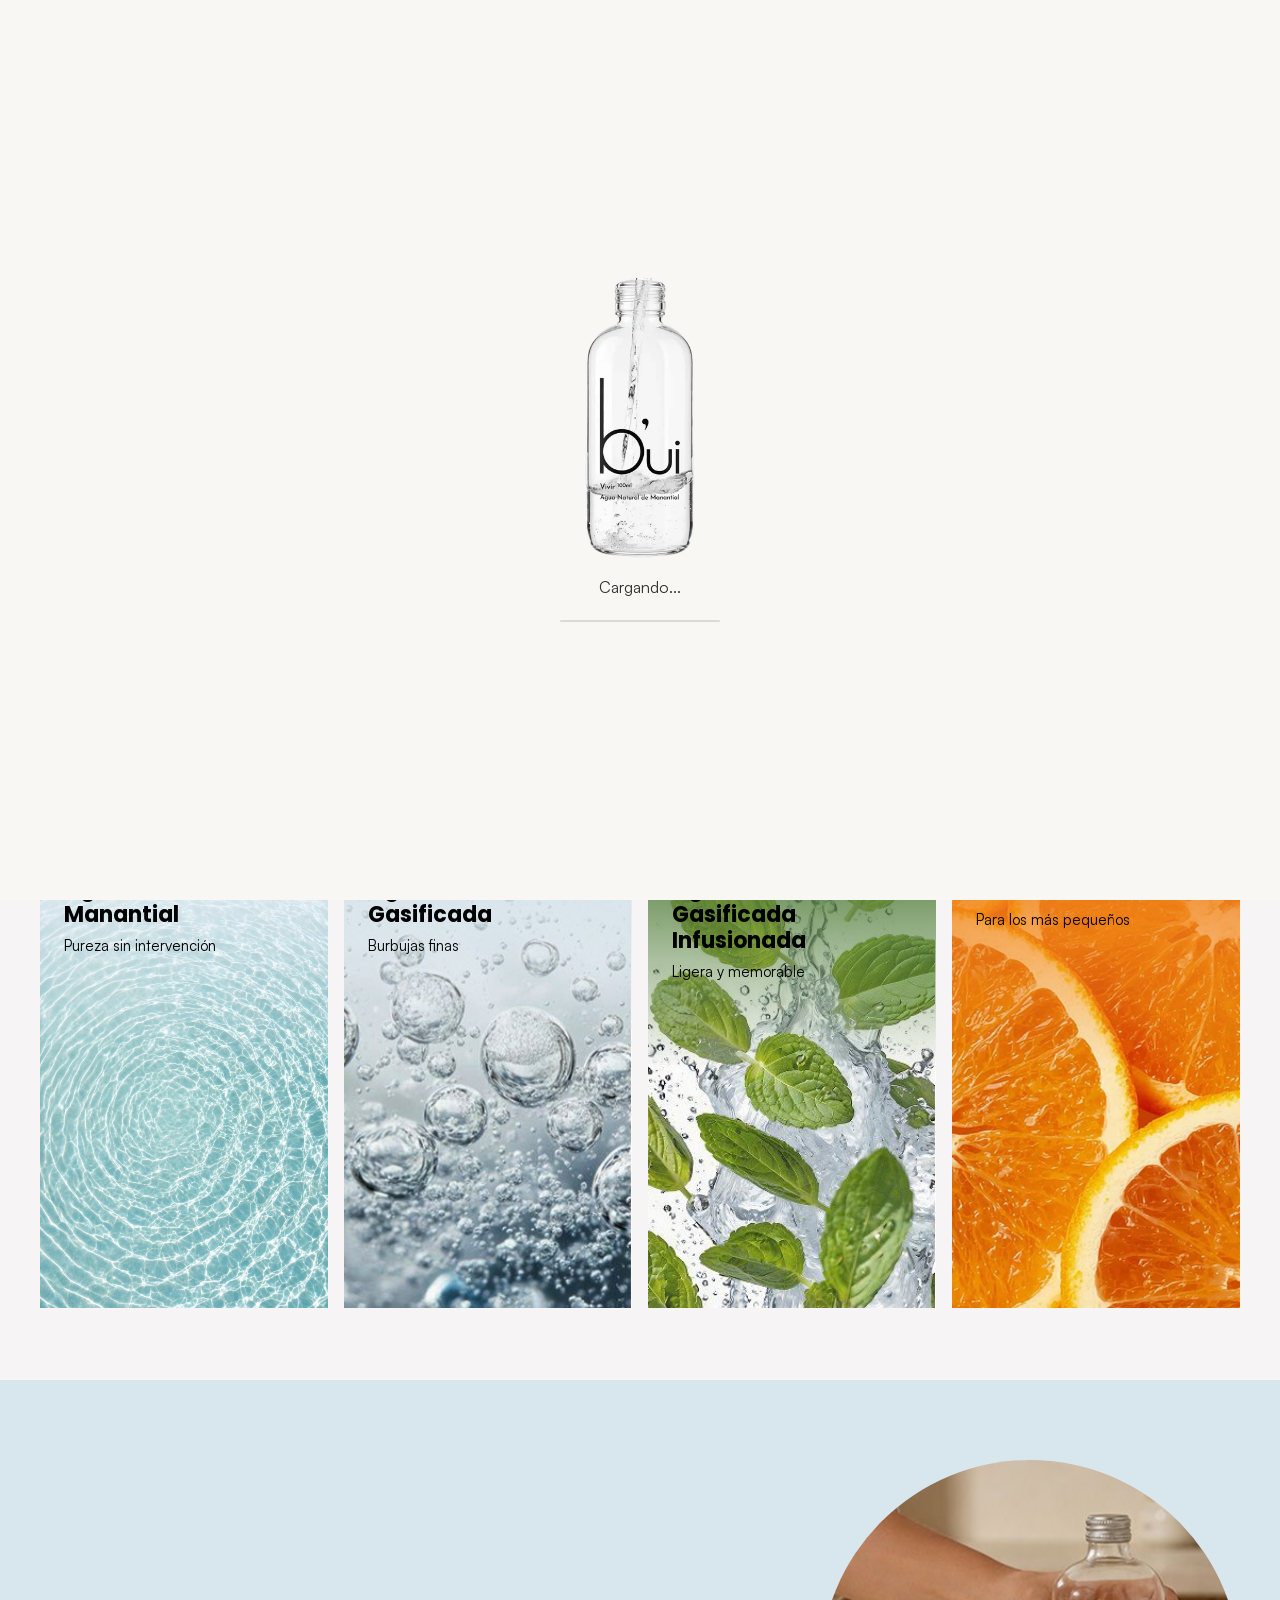
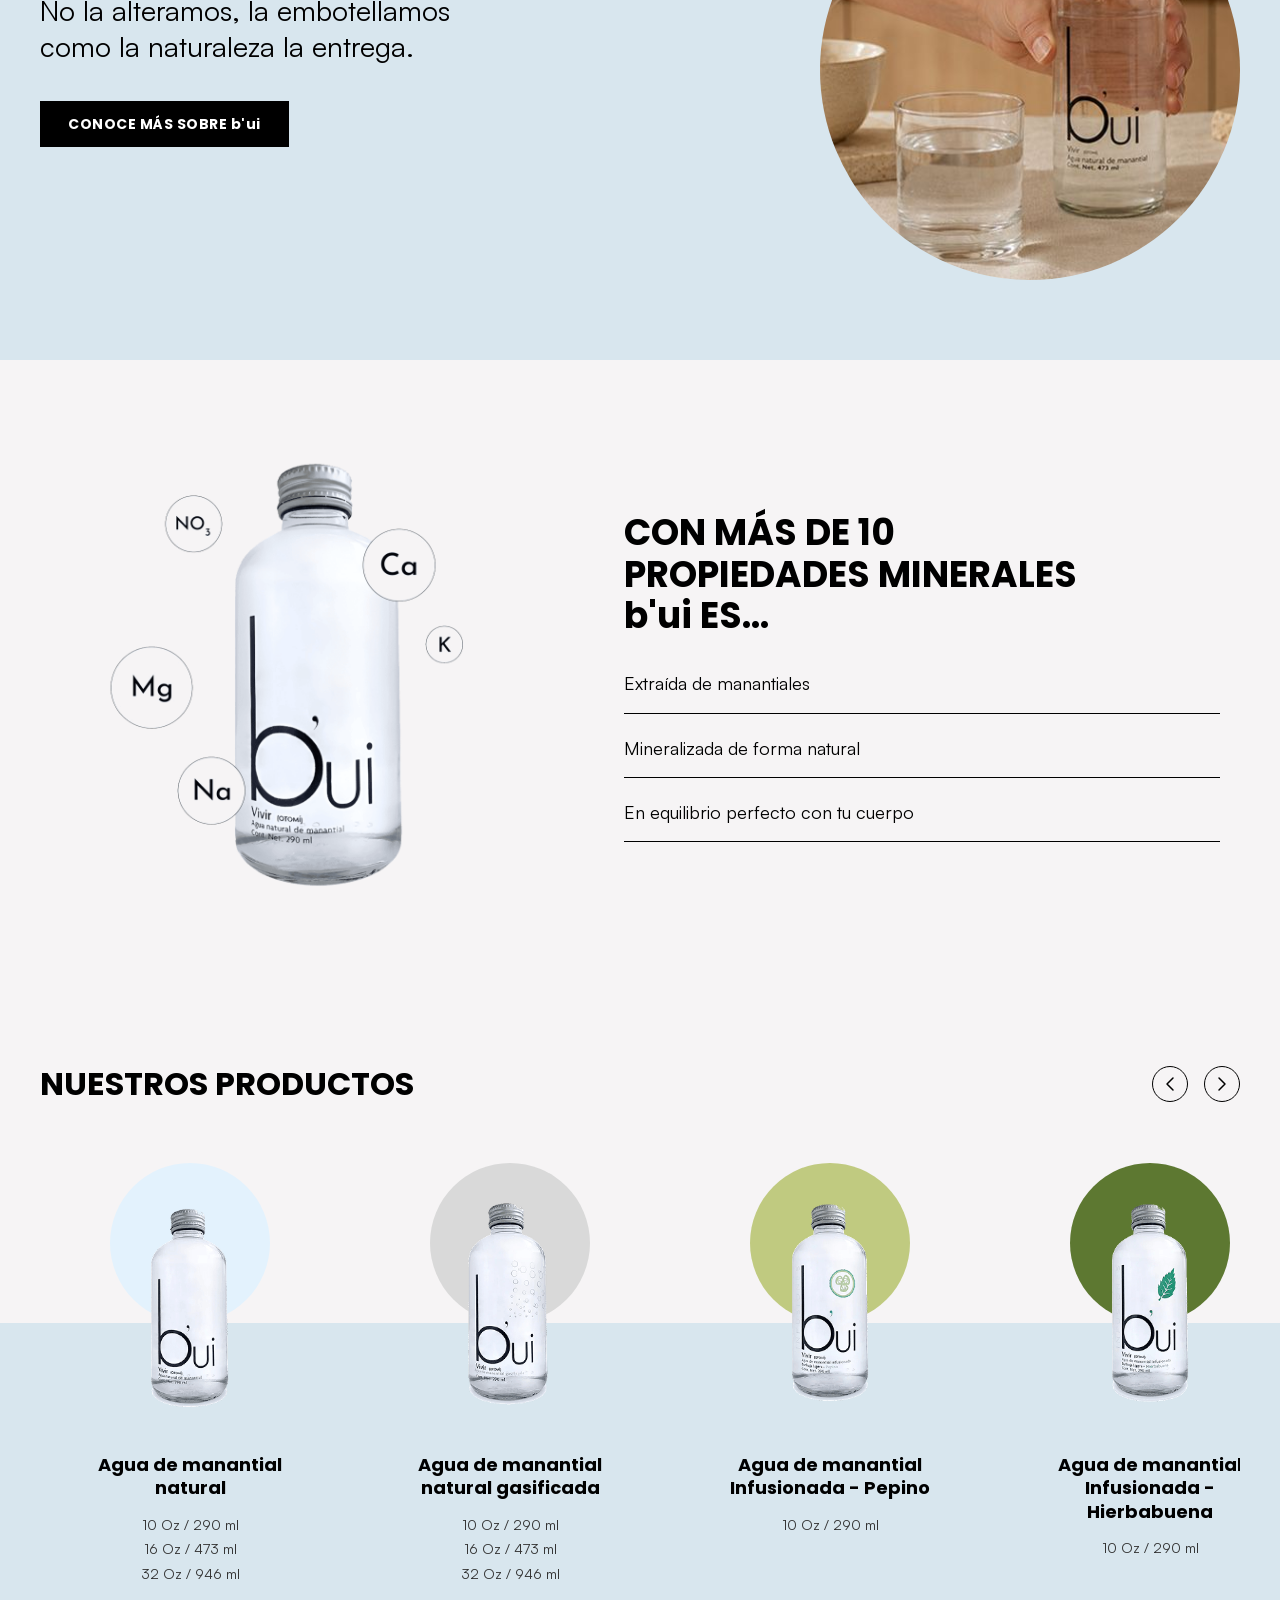
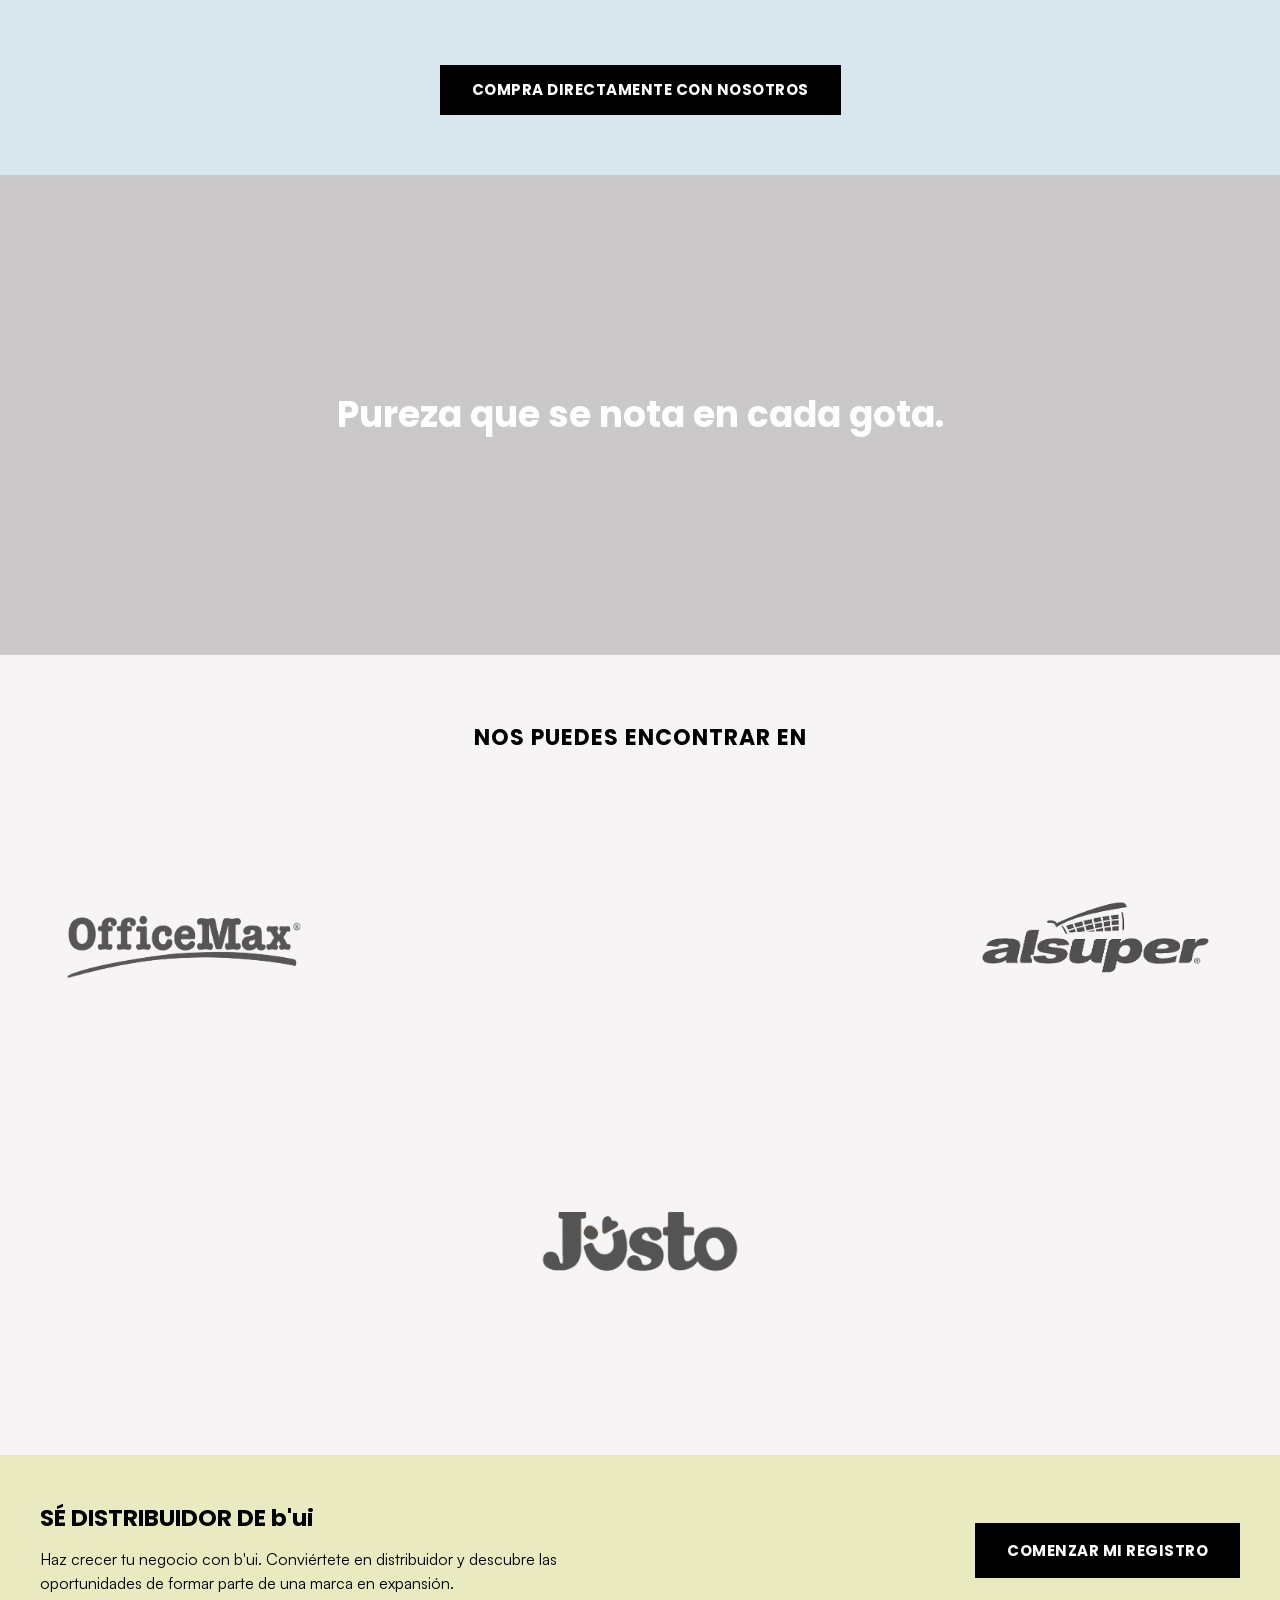
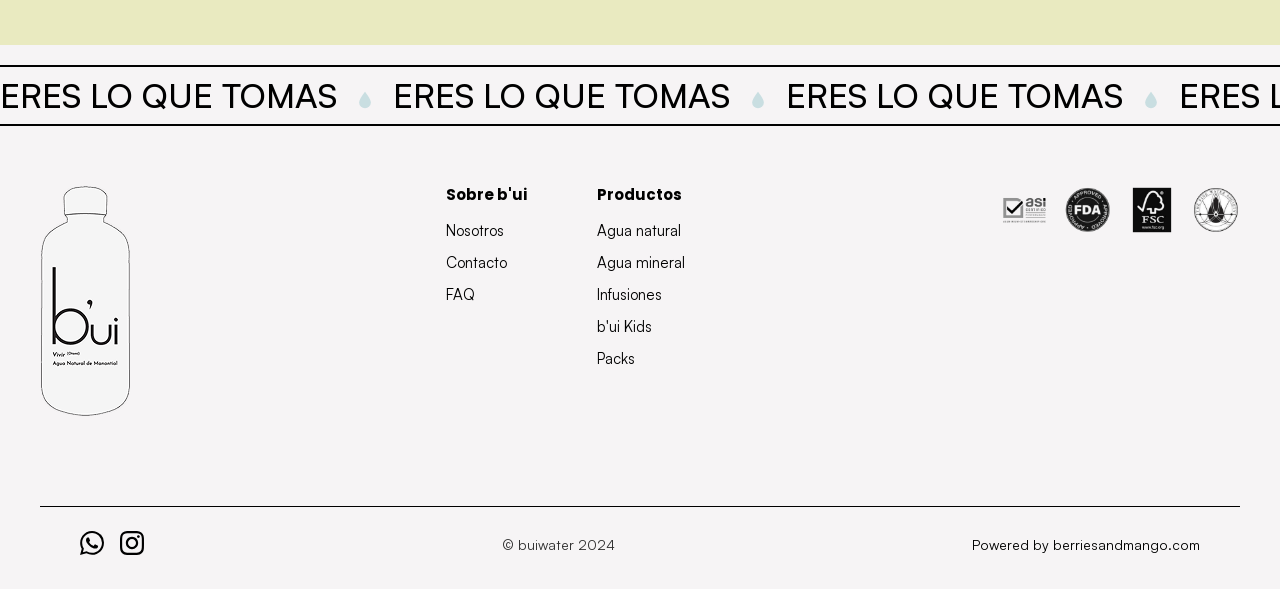
==== index.html @ 542ae2e7 "Show Sobre b'ui tasting-note photos side by side in portrait on mobile The two 2:3 photos were stack" ====
<!DOCTYPE html>
<html lang="es">
<head>
    <meta charset="UTF-8">
    <meta name="viewport" content="width=device-width, initial-scale=1.0">
    <title>B'UI AGUA NATURAL DE  MANANTIAL</title>

    <!-- SEO Meta Tags -->
    <meta name="description" content="B'UI agua natural de manantial con minerales. Descubre la pureza de nuestra agua natural, rica en minerales esenciales. Presentaciones premium para tu bienestar y salud.">
    <meta name="keywords" content="agua natural, agua de manantial, agua con minerales, B'UI, agua pura, agua premium, hidratación, salud, bienestar, agua natural México, agua embotellada, infusiones,">
    <meta name="author" content="Rodney Parker">

    <!-- Open Graph / Facebook - Spanish -->
    <meta property="og:type" content="website">
    <meta property="og:title" content="B'UI AGUA NATURAL CON MINERALES">
    <meta property="og:description" content="B'UI agua natural de manantial con minerales. Descubre la pureza de nuestra agua natural, rica en minerales esenciales.">
    <meta property="og:url" content="https://buiwater.com">
    <meta property="og:site_name" content="B'UI Agua Natural">
    <meta property="og:locale" content="es_MX">
    <meta property="og:locale:alternate" content="en_US">

    <!-- Open Graph / Facebook - English (alternate) -->
    <meta property="og:title:en" content="B'UI NATURAL SPRING WATER WITH MINERALS">
    <meta property="og:description:en" content="B'UI natural spring water with minerals. Discover the purity of our natural water, rich in essential minerals. Premium presentations for your wellness and health.">

    <!-- Twitter Cards -->
    <meta property="twitter:card" content="summary_large_image">
    <meta property="twitter:title" content="B'UI AGUA NATURAL CON MINERALES">
    <meta property="twitter:description" content="B'UI agua natural de manantial con minerales. Descubre la pureza de nuestra agua natural, rica en minerales esenciales.">
    <meta property="twitter:title:en" content="B'UI NATURAL SPRING WATER WITH MINERALS">
    <meta property="twitter:description:en" content="B'UI natural spring water with minerals. Discover the purity of our natural water, rich in essential minerals.">

    <link rel="icon" href="./favicon.ico" sizes="any">
    <link rel="icon" type="image/png" href="./favicon.png" sizes="32x32">
    <link rel="apple-touch-icon" href="./apple-touch-icon.png">
    <link rel="preconnect" href="https://fonts.googleapis.com">
    <link rel="preconnect" href="https://fonts.gstatic.com" crossorigin>
    <link rel="stylesheet" href="https://fonts.googleapis.com/css2?family=Josefin+Sans:wght@400;500;600;700&family=Poppins:wght@400;500;600;700&display=swap">
    <link rel="stylesheet" href="styles.css?v=20261008b">
    <!-- Loader clip is the first thing the visitor sees — fetch it at max priority. -->
    <link rel="preload" href="assets/images/bui-loader.webp" as="image" type="image/webp" fetchpriority="high">
    <style>
        /* Critical loader paint — don't wait on the CSS @import chain */
        .page-loader{position:fixed;top:0;left:0;width:100%;height:100%;background-color:#f9f7f3;display:flex;justify-content:center;align-items:center;z-index:9999;opacity:1}
        .page-loader.hidden{opacity:0;visibility:hidden;pointer-events:none}
        body.loading{overflow:hidden}
    </style>
    <script src="assets/scripts/loader.js" defer></script>
    <script src="assets/scripts/index.js" defer></script>
    <script src="assets/scripts/preload-media.js" defer></script>
    <script src="assets/scripts/reveal.js" defer></script>
    <script src="assets/scripts/forms.js" defer></script>
    <noscript>
        <style>.page-loader{display:none!important}body.loading{overflow:visible}</style>
    </noscript>
</head>
<body class="loading">
    <!-- Loading Screen -->
    <div id="page-loader" class="page-loader">
        <div class="loader-content">
            <div class="loader-video-mask">
                <picture>
                    <source srcset="assets/images/bui-loader.webp" type="image/webp">
                    <img class="loader-gif" src="assets/images/bui-loader.gif" width="187" height="480" alt="" aria-label="Cargando">
                </picture>
            </div>
            <p class="loader-text">Cargando...</p>
        </div>
    </div>

    <header class="header">
        <div class="header__content">
            <div class="header__left">
                <img src="assets/images/logo.png" alt="BUI Logo" class="header__logo">
            </div>
            <nav class="header__nav">
                <ul class="header__nav-list">
                    <li class="header__nav-item"><a href="sobre-bui.html" class="header__nav-link">Nosotros</a></li>
                    <li class="header__nav-item header__nav-item--dropdown">
                        <button type="button" class="header__nav-link header__nav-link--dropdown" aria-expanded="false" aria-haspopup="true" aria-controls="productos-submenu">
                            Productos
                            <span class="header__nav-caret" aria-hidden="true"></span>
                        </button>
                        <ul class="header__submenu" id="productos-submenu">
                            <li class="header__submenu-item">
                                <a href="agua-natural.html" class="header__submenu-link">Agua natural</a>
                            </li>
                            <li class="header__submenu-item">
                                <a href="agua-gasificada.html" class="header__submenu-link">Agua gasificada</a>
                            </li>
                            <li class="header__submenu-item">
                                <a href="infusiones.html" class="header__submenu-link">Infusiones</a>
                            </li>
                            <li class="header__submenu-item">
                                <a href="kids.html" class="header__submenu-link">b'ui Kids</a>
                            </li>
                            <li class="header__submenu-item">
                                <a href="packs.html" class="header__submenu-link">Packs</a>
                            </li>
                        </ul>
                    </li>
                    <li class="header__nav-item"><a href="contacto.html" class="header__nav-link">Contacto</a></li>
                </ul>
                <button class="header__hamburger" aria-label="Toggle menu">
                    <span class="header__hamburger-line"></span>
                    <span class="header__hamburger-line"></span>
                    <span class="header__hamburger-line"></span>
                </button>
            </nav>
            <div class="header__right">
                <button class="header__language-switcher">
                    <span class="header__flag">🇪🇸</span>
                    <span class="header__lang-text">ESP</span>
                </button>
            </div>
        </div>
    </header>

    <section class="hero">
        <div class="hero__carousel">
            <!-- Slide 1 -->
            <div class="hero__slide hero__slide--active">
                <video class="hero__video" src="assets/videos/agua-bottles-water.mp4" muted loop playsinline preload="none"></video>
                <div class="hero__content">
                    <h1 class="hero__content-title">PURA, SILENCIOSA Y ESENCIAL</h1>
                    <p class="hero__content-subtitle">Ahora más cerca de ti.</p>
                </div>
            </div>

            <!-- Slide 2: b'ui Kids -->
            <div class="hero__slide">
                <img class="hero__image" src="assets/images/kids-hero-banner.jpg" alt="b'ui Kids: agua con fruta natural en tres sabores" loading="lazy">
                <div class="hero__content">
                    <h1 class="hero__content-title">La misma, elección consciente, ahora para los más pequeños.</h1>
                    <p class="hero__content-subtitle">Ya disponible en Walmart, Justo, Alsuper y Office Max.</p>
                </div>
            </div>

            <!-- Slide 3: familia b'ui -->
            <div class="hero__slide">
                <img class="hero__image" src="assets/images/home-banner-3.jpg" alt="Conoce a la familia b'ui" loading="lazy">
            </div>

        <!-- Navigation dots (automatically generated by JavaScript) -->
        <div class="hero__dots">
            <!-- Dots will be automatically generated based on number of slides -->
        </div>
    </section>

    <section class="marquee">
        <div class="marquee__content">
            <span class="marquee__text">ERES LO QUE TOMAS<span class="marquee__sep"><svg class="marquee__drop" viewBox="0 0 24 24" aria-hidden="true" focusable="false"><path d="M12 2C12 2 5 10.5 5 15a7 7 0 0 0 14 0C19 10.5 12 2 12 2z"/></svg></span>ERES LO QUE TOMAS<span class="marquee__sep"><svg class="marquee__drop" viewBox="0 0 24 24" aria-hidden="true" focusable="false"><path d="M12 2C12 2 5 10.5 5 15a7 7 0 0 0 14 0C19 10.5 12 2 12 2z"/></svg></span>ERES LO QUE TOMAS<span class="marquee__sep"><svg class="marquee__drop" viewBox="0 0 24 24" aria-hidden="true" focusable="false"><path d="M12 2C12 2 5 10.5 5 15a7 7 0 0 0 14 0C19 10.5 12 2 12 2z"/></svg></span>ERES LO QUE TOMAS<span class="marquee__sep"><svg class="marquee__drop" viewBox="0 0 24 24" aria-hidden="true" focusable="false"><path d="M12 2C12 2 5 10.5 5 15a7 7 0 0 0 14 0C19 10.5 12 2 12 2z"/></svg></span>ERES LO QUE TOMAS<span class="marquee__sep"><svg class="marquee__drop" viewBox="0 0 24 24" aria-hidden="true" focusable="false"><path d="M12 2C12 2 5 10.5 5 15a7 7 0 0 0 14 0C19 10.5 12 2 12 2z"/></svg></span>ERES LO QUE TOMAS<span class="marquee__sep"><svg class="marquee__drop" viewBox="0 0 24 24" aria-hidden="true" focusable="false"><path d="M12 2C12 2 5 10.5 5 15a7 7 0 0 0 14 0C19 10.5 12 2 12 2z"/></svg></span></span>
            <span class="marquee__text">ERES LO QUE TOMAS<span class="marquee__sep"><svg class="marquee__drop" viewBox="0 0 24 24" aria-hidden="true" focusable="false"><path d="M12 2C12 2 5 10.5 5 15a7 7 0 0 0 14 0C19 10.5 12 2 12 2z"/></svg></span>ERES LO QUE TOMAS<span class="marquee__sep"><svg class="marquee__drop" viewBox="0 0 24 24" aria-hidden="true" focusable="false"><path d="M12 2C12 2 5 10.5 5 15a7 7 0 0 0 14 0C19 10.5 12 2 12 2z"/></svg></span>ERES LO QUE TOMAS<span class="marquee__sep"><svg class="marquee__drop" viewBox="0 0 24 24" aria-hidden="true" focusable="false"><path d="M12 2C12 2 5 10.5 5 15a7 7 0 0 0 14 0C19 10.5 12 2 12 2z"/></svg></span>ERES LO QUE TOMAS<span class="marquee__sep"><svg class="marquee__drop" viewBox="0 0 24 24" aria-hidden="true" focusable="false"><path d="M12 2C12 2 5 10.5 5 15a7 7 0 0 0 14 0C19 10.5 12 2 12 2z"/></svg></span>ERES LO QUE TOMAS<span class="marquee__sep"><svg class="marquee__drop" viewBox="0 0 24 24" aria-hidden="true" focusable="false"><path d="M12 2C12 2 5 10.5 5 15a7 7 0 0 0 14 0C19 10.5 12 2 12 2z"/></svg></span>ERES LO QUE TOMAS<span class="marquee__sep"><svg class="marquee__drop" viewBox="0 0 24 24" aria-hidden="true" focusable="false"><path d="M12 2C12 2 5 10.5 5 15a7 7 0 0 0 14 0C19 10.5 12 2 12 2z"/></svg></span></span>
        </div>
    </section>

    <section class="categorias">
        <div class="categorias__grid">
            <a href="agua-natural.html" class="presentaciones__item categorias__item">
                <div class="presentaciones__media categorias__media">
                    <img src="assets/images/agua-natural.jpg" alt="Agua Natural de Manantial" class="presentaciones__imagen" decoding="async">
                    <video class="presentaciones__video" muted loop playsinline webkit-playsinline preload="none">
                        <source src="assets/videos/agua-natural-video.mp4" type="video/mp4">
                    </video>
                    <div class="categorias__overlay">
                        <h3 class="categorias__item-title">Agua Natural de Manantial</h3>
                        <p class="categorias__item-subtitle">Pureza sin intervención</p>
                    </div>
                </div>
            </a>
            <a href="agua-gasificada.html" class="presentaciones__item categorias__item">
                <div class="presentaciones__media categorias__media">
                    <img src="assets/images/agua-gasificada.jpg" alt="Agua de Manantial Gasificada" class="presentaciones__imagen" decoding="async">
                    <video class="presentaciones__video" muted loop playsinline webkit-playsinline preload="none">
                        <source src="assets/videos/agua-gasificada-video.mp4" type="video/mp4">
                    </video>
                    <div class="categorias__overlay">
                        <h3 class="categorias__item-title">Agua de Manantial Gasificada</h3>
                        <p class="categorias__item-subtitle">Burbujas finas</p>
                    </div>
                </div>
            </a>
            <a href="infusiones.html" class="presentaciones__item categorias__item">
                <div class="presentaciones__media categorias__media">
                    <img src="assets/images/infusiones.jpg" alt="Agua de Manantial Gasificada Infusionada" class="presentaciones__imagen" decoding="async">
                    <video class="presentaciones__video" muted loop playsinline webkit-playsinline preload="none">
                        <source src="assets/videos/infusiones-video.mp4" type="video/mp4">
                    </video>
                    <div class="categorias__overlay">
                        <h3 class="categorias__item-title">Agua de Manantial Gasificada Infusionada</h3>
                        <p class="categorias__item-subtitle">Ligera y memorable</p>
                    </div>
                </div>
            </a>
            <a href="kids.html" class="presentaciones__item categorias__item">
                <div class="presentaciones__media categorias__media">
                    <img src="assets/images/agua-kids.jpg" alt="b'ui Kids" class="presentaciones__imagen" decoding="async">
                    <video class="presentaciones__video" muted loop playsinline webkit-playsinline preload="none">
                        <source src="assets/videos/agua_kids-video.mp4" type="video/mp4">
                    </video>
                    <div class="categorias__overlay">
                        <h3 class="categorias__item-title">b'ui Kids</h3>
                        <p class="categorias__item-subtitle">Para los más pequeños</p>
                    </div>
                </div>
            </a>
        </div>
    </section>

    <section class="conoce">
        <div class="conoce__content">
            <div class="conoce__content_text">
                <p class="conoce__content_text-main">No la alteramos, la embotellamos como la naturaleza la entrega.</p>
                <a href="sobre-bui.html" class="conoce__content_text-button">CONOCE MÁS SOBRE b'ui</a>
            </div>
            <img src="assets/images/conoce-bottle.jpg" alt="Persona sosteniendo una botella b'ui" class="conoce__content-image" loading="lazy" decoding="async">
        </div>
    </section>

    <section class="propiedades">
        <div class="propiedades__image-wrap">
            <img class="propiedades__imagen" src="assets/images/botella_minerales.png" alt="Botella B'ui con propiedades minerales NO3, Ca, K, Mg, Na" loading="lazy" decoding="async">
        </div>
        <div class="propiedades__content">
            <h2 class="propiedades__content_title">CON MÁS DE 10 PROPIEDADES MINERALES...</h2>
            <ul class="propiedades__content_list">
                <li class="propiedades__content_item">Extraída de manantiales</li>
                <li class="propiedades__content_item">Mineralizada de forma natural</li>
                <li class="propiedades__content_item">En equilibrio perfecto con tu cuerpo</li>
            </ul>
        </div>
    </section>

    <section class="productos">
        <div class="productos__container">
            <div class="productos__header">
                <h2 class="productos__title" data-translate="productos.title">NUESTROS PRODUCTOS</h2>
                <div class="productos__arrows">
                    <button class="productos__arrow productos__arrow--prev" aria-label="Anterior">
                        <svg width="24" height="24" viewBox="0 0 24 24" fill="none"><path d="M15 18l-6-6 6-6" stroke="currentColor" stroke-width="1.5" stroke-linecap="round" stroke-linejoin="round"/></svg>
                    </button>
                    <button class="productos__arrow productos__arrow--next" aria-label="Siguiente">
                        <svg width="24" height="24" viewBox="0 0 24 24" fill="none"><path d="M9 18l6-6-6-6" stroke="currentColor" stroke-width="1.5" stroke-linecap="round" stroke-linejoin="round"/></svg>
                    </button>
                </div>
            </div>
            <div class="productos__grid" id="productosGrid">
                <!-- Cards will be dynamically generated from JSON -->
            </div>
            <div class="productos__cta">
                <a href="contacto.html" class="productos__cta-button">COMPRA DIRECTAMENTE CON NOSOTROS</a>
            </div>
        </div>
    </section>

    <section class="showcase">
        <div class="showcase__container">
            <video src="assets/videos/sobre-manifiesto-video.mp4" class="showcase__video" muted loop playsinline preload="none"></video>
            <div class="showcase__overlay"></div>
            <div class="showcase__content">
                <h2 class="showcase__title">Pureza que se nota en cada gota.</h2>
            </div>
        </div>
    </section>

    <section class="encuentra">
        <div class="encuentra__container">
            <h2 class="encuentra__title">NOS PUEDES ENCONTRAR EN</h2>
            <div class="encuentra__logos">
                </div>
        </div>
    </section>

    <section class="distribuidor">
        <div class="distribuidor__content">
            <div class="distribuidor__text">
                <h2 class="distribuidor__title">SÉ DISTRIBUIDOR DE b'ui</h2>
                <p class="distribuidor__subtitle">Haz crecer tu negocio con b'ui. Conviértete en distribuidor y descubre las oportunidades de formar parte de una marca en expansión.</p>
            </div>
            <button type="button" class="distribuidor__button" data-open-distribuidor>COMENZAR MI REGISTRO</button>
        </div>
    </section>

    <!-- Slide-over distributor registration form -->
    <div class="distribuidor-panel" id="distribuidorPanel" aria-hidden="true">
        <div class="distribuidor-panel__backdrop" data-close-distribuidor></div>
        <div class="distribuidor-panel__sheet" role="dialog" aria-modal="true">
            <button type="button" class="distribuidor-panel__close" data-close-distribuidor aria-label="Cerrar">
                <svg width="24" height="24" viewBox="0 0 24 24" fill="none" aria-hidden="true">
                    <path d="M6 6l12 12M18 6L6 18" stroke="currentColor" stroke-width="1.5" stroke-linecap="round"/>
                </svg>
            </button>
            <section class="sobre-distribuidor" id="contacto">
                <div class="sobre-distribuidor__content">
                    <div class="sobre-distribuidor__text">
                        <p class="sobre-distribuidor__paragraph">Envía este formulario y un miembro de nuestro equipo te contactará.</p>
                    </div>
                    <form class="sobre-distribuidor__form" data-form-type="distribuidor" action="/api/contact" method="POST">
                        <div class="sobre-distribuidor__field sobre-distribuidor__field--trap" aria-hidden="true">
                            <label for="distribuidorWebsite">No llenar</label>
                            <input type="text" id="distribuidorWebsite" name="website" tabindex="-1" autocomplete="off">
                        </div>
                        <div class="sobre-distribuidor__form-grid">
                            <div class="sobre-distribuidor__field">
                                <input type="text" placeholder="Nombre" name="nombre" required>
                            </div>
                            <div class="sobre-distribuidor__field">
                                <input type="text" placeholder="Apellido" name="apellido">
                            </div>
                            <div class="sobre-distribuidor__field">
                                <input type="tel" placeholder="Teléfono" name="telefono">
                            </div>
                            <div class="sobre-distribuidor__field">
                                <input type="email" placeholder="Correo Electrónico" name="correo" required>
                            </div>
                            <div class="sobre-distribuidor__field sobre-distribuidor__field--full">
                                <input type="text" placeholder="Nombre de tu empresa" name="empresa">
                            </div>
                            <div class="sobre-distribuidor__field sobre-distribuidor__field--full">
                                <textarea placeholder="Mensaje" name="mensaje" rows="1"></textarea>
                            </div>
                        </div>
                        <button type="submit" class="sobre-distribuidor__submit">ENVIAR</button>
                        <p class="sobre-distribuidor__status" role="status" aria-live="polite"></p>
                    </form>
                </div>
            </section>
        </div>
    </div>

    <section class="marquee">
        <div class="marquee__content">
            <span class="marquee__text">ERES LO QUE TOMAS<span class="marquee__sep"><svg class="marquee__drop" viewBox="0 0 24 24" aria-hidden="true" focusable="false"><path d="M12 2C12 2 5 10.5 5 15a7 7 0 0 0 14 0C19 10.5 12 2 12 2z"/></svg></span>ERES LO QUE TOMAS<span class="marquee__sep"><svg class="marquee__drop" viewBox="0 0 24 24" aria-hidden="true" focusable="false"><path d="M12 2C12 2 5 10.5 5 15a7 7 0 0 0 14 0C19 10.5 12 2 12 2z"/></svg></span>ERES LO QUE TOMAS<span class="marquee__sep"><svg class="marquee__drop" viewBox="0 0 24 24" aria-hidden="true" focusable="false"><path d="M12 2C12 2 5 10.5 5 15a7 7 0 0 0 14 0C19 10.5 12 2 12 2z"/></svg></span>ERES LO QUE TOMAS<span class="marquee__sep"><svg class="marquee__drop" viewBox="0 0 24 24" aria-hidden="true" focusable="false"><path d="M12 2C12 2 5 10.5 5 15a7 7 0 0 0 14 0C19 10.5 12 2 12 2z"/></svg></span>ERES LO QUE TOMAS<span class="marquee__sep"><svg class="marquee__drop" viewBox="0 0 24 24" aria-hidden="true" focusable="false"><path d="M12 2C12 2 5 10.5 5 15a7 7 0 0 0 14 0C19 10.5 12 2 12 2z"/></svg></span>ERES LO QUE TOMAS<span class="marquee__sep"><svg class="marquee__drop" viewBox="0 0 24 24" aria-hidden="true" focusable="false"><path d="M12 2C12 2 5 10.5 5 15a7 7 0 0 0 14 0C19 10.5 12 2 12 2z"/></svg></span></span>
            <span class="marquee__text">ERES LO QUE TOMAS<span class="marquee__sep"><svg class="marquee__drop" viewBox="0 0 24 24" aria-hidden="true" focusable="false"><path d="M12 2C12 2 5 10.5 5 15a7 7 0 0 0 14 0C19 10.5 12 2 12 2z"/></svg></span>ERES LO QUE TOMAS<span class="marquee__sep"><svg class="marquee__drop" viewBox="0 0 24 24" aria-hidden="true" focusable="false"><path d="M12 2C12 2 5 10.5 5 15a7 7 0 0 0 14 0C19 10.5 12 2 12 2z"/></svg></span>ERES LO QUE TOMAS<span class="marquee__sep"><svg class="marquee__drop" viewBox="0 0 24 24" aria-hidden="true" focusable="false"><path d="M12 2C12 2 5 10.5 5 15a7 7 0 0 0 14 0C19 10.5 12 2 12 2z"/></svg></span>ERES LO QUE TOMAS<span class="marquee__sep"><svg class="marquee__drop" viewBox="0 0 24 24" aria-hidden="true" focusable="false"><path d="M12 2C12 2 5 10.5 5 15a7 7 0 0 0 14 0C19 10.5 12 2 12 2z"/></svg></span>ERES LO QUE TOMAS<span class="marquee__sep"><svg class="marquee__drop" viewBox="0 0 24 24" aria-hidden="true" focusable="false"><path d="M12 2C12 2 5 10.5 5 15a7 7 0 0 0 14 0C19 10.5 12 2 12 2z"/></svg></span>ERES LO QUE TOMAS<span class="marquee__sep"><svg class="marquee__drop" viewBox="0 0 24 24" aria-hidden="true" focusable="false"><path d="M12 2C12 2 5 10.5 5 15a7 7 0 0 0 14 0C19 10.5 12 2 12 2z"/></svg></span></span>
        </div>
    </section>

    <footer class="footer">
        <div class="footer__grid">
            <div class="footer__bottle">
                <a href="index.html" aria-label="Ir al inicio"><img src="assets/images/botella.png" alt="BUI Water Bottle" class="footer__bottle-image" loading="lazy" decoding="async"></a>
            </div>

            <div class="footer__nav-container">
                <div class="footer__nav-col">
                    <h4 class="footer__nav-heading">Sobre b'ui</h4>
                    <nav class="footer__nav">
                        <a href="sobre-bui.html" class="footer__nav-link">Nosotros</a>
                        <a href="contacto.html" class="footer__nav-link">Contacto</a>
                        <a href="contacto.html#faq" class="footer__nav-link">FAQ</a>
                    </nav>
                </div>
                <div class="footer__nav-col">
                    <h4 class="footer__nav-heading">Productos</h4>
                    <nav class="footer__nav">
                        <a href="agua-natural.html" class="footer__nav-link">Agua natural</a>
                        <a href="agua-gasificada.html" class="footer__nav-link">Agua mineral</a>
                        <a href="infusiones.html" class="footer__nav-link">Infusiones</a>
                        <a href="kids.html" class="footer__nav-link">b'ui Kids</a>
                        <a href="packs.html" class="footer__nav-link">Packs</a>
                    </nav>
                </div>
            </div>

            <div class="footer__gallery-container">
                <div class="footer__gallery">
                    <img src="assets/images/asi.png" alt="Logotipo ASI" class="footer__gallery-image" loading="lazy" decoding="async">
                    <img src="assets/images/fda.png" alt="Logotipo FDA" class="footer__gallery-image" loading="lazy" decoding="async">
                    <img src="assets/images/fsc.png" alt="Logotipo FSC" class="footer__gallery-image" loading="lazy" decoding="async">
                    <img src="assets/images/fws.png" alt="Logotipo fws" class="footer__gallery-image" loading="lazy" decoding="async">
                </div>
            </div>

            <div class="footer__bottom">
                <div class="footer__social">
                    <a href="https://wa.me/525610151213" class="footer__social-link" aria-label="WhatsApp">
                        <svg class="footer__social-icon" viewBox="0 0 24 24" fill="currentColor">
                            <path d="M17.472 14.382c-.297-.149-1.758-.867-2.03-.967-.273-.099-.471-.148-.67.15-.197.297-.767.966-.94 1.164-.173.199-.347.223-.644.075-.297-.15-1.255-.463-2.39-1.475-.883-.788-1.48-1.761-1.653-2.059-.173-.297-.018-.458.13-.606.134-.133.298-.347.446-.52.149-.174.198-.298.298-.497.099-.198.05-.371-.025-.52-.075-.149-.669-1.612-.916-2.207-.242-.579-.487-.5-.669-.51-.173-.008-.371-.01-.57-.01-.198 0-.52.074-.792.372-.272.297-1.04 1.016-1.04 2.479 0 1.462 1.065 2.875 1.213 3.074.149.198 2.096 3.2 5.077 4.487.709.306 1.262.489 1.694.625.712.227 1.36.195 1.871.118.571-.085 1.758-.719 2.006-1.413.248-.694.248-1.289.173-1.413-.074-.124-.272-.198-.57-.347m-5.421 7.403h-.004a9.87 9.87 0 01-5.031-1.378l-.361-.214-3.741.982.998-3.648-.235-.374a9.86 9.86 0 01-1.51-5.26c.001-5.45 4.436-9.884 9.888-9.884 2.64 0 5.122 1.03 6.988 2.898a9.825 9.825 0 012.893 6.994c-.003 5.45-4.437 9.884-9.885 9.884m8.413-18.297A11.815 11.815 0 0012.05 0C5.495 0 .16 5.335.157 11.892c0 2.096.547 4.142 1.588 5.945L.057 24l6.305-1.654a11.882 11.882 0 005.683 1.448h.005c6.554 0 11.89-5.335 11.893-11.893A11.821 11.821 0 0020.905 3.488"/>
                        </svg>
                    </a>
                    <a href="https://instagram.com/buiwater" class="footer__social-link" aria-label="Instagram">
                        <svg class="footer__social-icon" viewBox="0 0 24 24" fill="currentColor">
                            <path d="M12 2.163c3.204 0 3.584.012 4.85.07 3.252.148 4.771 1.691 4.919 4.919.058 1.265.069 1.645.069 4.849 0 3.205-.012 3.584-.069 4.849-.149 3.225-1.664 4.771-4.919 4.919-1.266.058-1.644.07-4.85.07-3.204 0-3.584-.012-4.849-.07-3.26-.149-4.771-1.699-4.919-4.92-.058-1.265-.07-1.644-.07-4.849 0-3.204.013-3.583.07-4.849.149-3.227 1.664-4.771 4.919-4.919 1.266-.057 1.645-.069 4.849-.069zm0-2.163c-3.259 0-3.667.014-4.947.072-4.358.2-6.78 2.618-6.98 6.98-.059 1.281-.073 1.689-.073 4.948 0 3.259.014 3.668.072 4.948.2 4.358 2.618 6.78 6.98 6.98 1.281.058 1.689.072 4.948.072 3.259 0 3.668-.014 4.948-.072 4.354-.2 6.782-2.618 6.979-6.98.059-1.28.073-1.689.073-4.948 0-3.259-.014-3.667-.072-4.947-.196-4.354-2.617-6.78-6.979-6.98-1.281-.059-1.69-.073-4.949-.073zm0 5.838c-3.403 0-6.162 2.759-6.162 6.162s2.759 6.163 6.162 6.163 6.162-2.759 6.162-6.163c0-3.403-2.759-6.162-6.162-6.162zm0 10.162c-2.209 0-4-1.79-4-4 0-2.209 1.791-4 4-4s4 1.791 4 4c0 2.21-1.791 4-4 4zm6.406-11.845c-.796 0-1.441.645-1.441 1.44s.645 1.44 1.441 1.44c.795 0 1.439-.645 1.439-1.44s-.644-1.44-1.439-1.44z"/>
                        </svg>
                    </a>
                </div>
                <span class="footer__copyright">© buiwater 2024</span>
                <a href="https://berriesandmango.com" class="footer__privacy-link" target="_blank" rel="noopener">Powered by berriesandmango.com</a>
            </div>
        </div>
    </footer>

</body>
</html>
---- styles.css ----
@import url("assets/fonts/fonts.css?v=20261008b");
@import url("assets/blocks/loader.css?v=20261008b");
@import url("assets/blocks/page.css?v=20261008b");
@import url("assets/blocks/header.css?v=20261008b");
@import url("assets/blocks/hero.css?v=20261008b");
@import url("assets/blocks/marquee.css?v=20261008b");
@import url("assets/blocks/presentaciones.css?v=20261008b");
@import url("assets/blocks/categorias.css?v=20261008b");
@import url("assets/blocks/conoce.css?v=20261008b");
@import url("assets/blocks/propiedades.css?v=20261008b");
@import url("assets/blocks/productos.css?v=20261008b");
@import url("assets/blocks/showcase.css?v=20261008b");
@import url("assets/blocks/encuentra.css?v=20261008b");
@import url("assets/blocks/distribuidor.css?v=20261008b");
@import url("assets/blocks/tagline.css?v=20261008b");
@import url("assets/blocks/sobre.css?v=20261008b");
@import url("assets/blocks/producto.css?v=20261008b");
@import url("assets/blocks/kids.css?v=20261008b");
@import url("assets/blocks/contacto.css?v=20261008b");
@import url("assets/blocks/footer.css?v=20261008b");
/* Load last: titles Poppins, body/UI Josefin (menu) */
@import url("assets/blocks/typography.css?v=20261008b");
@import url("assets/blocks/reveal.css?v=20261008b");
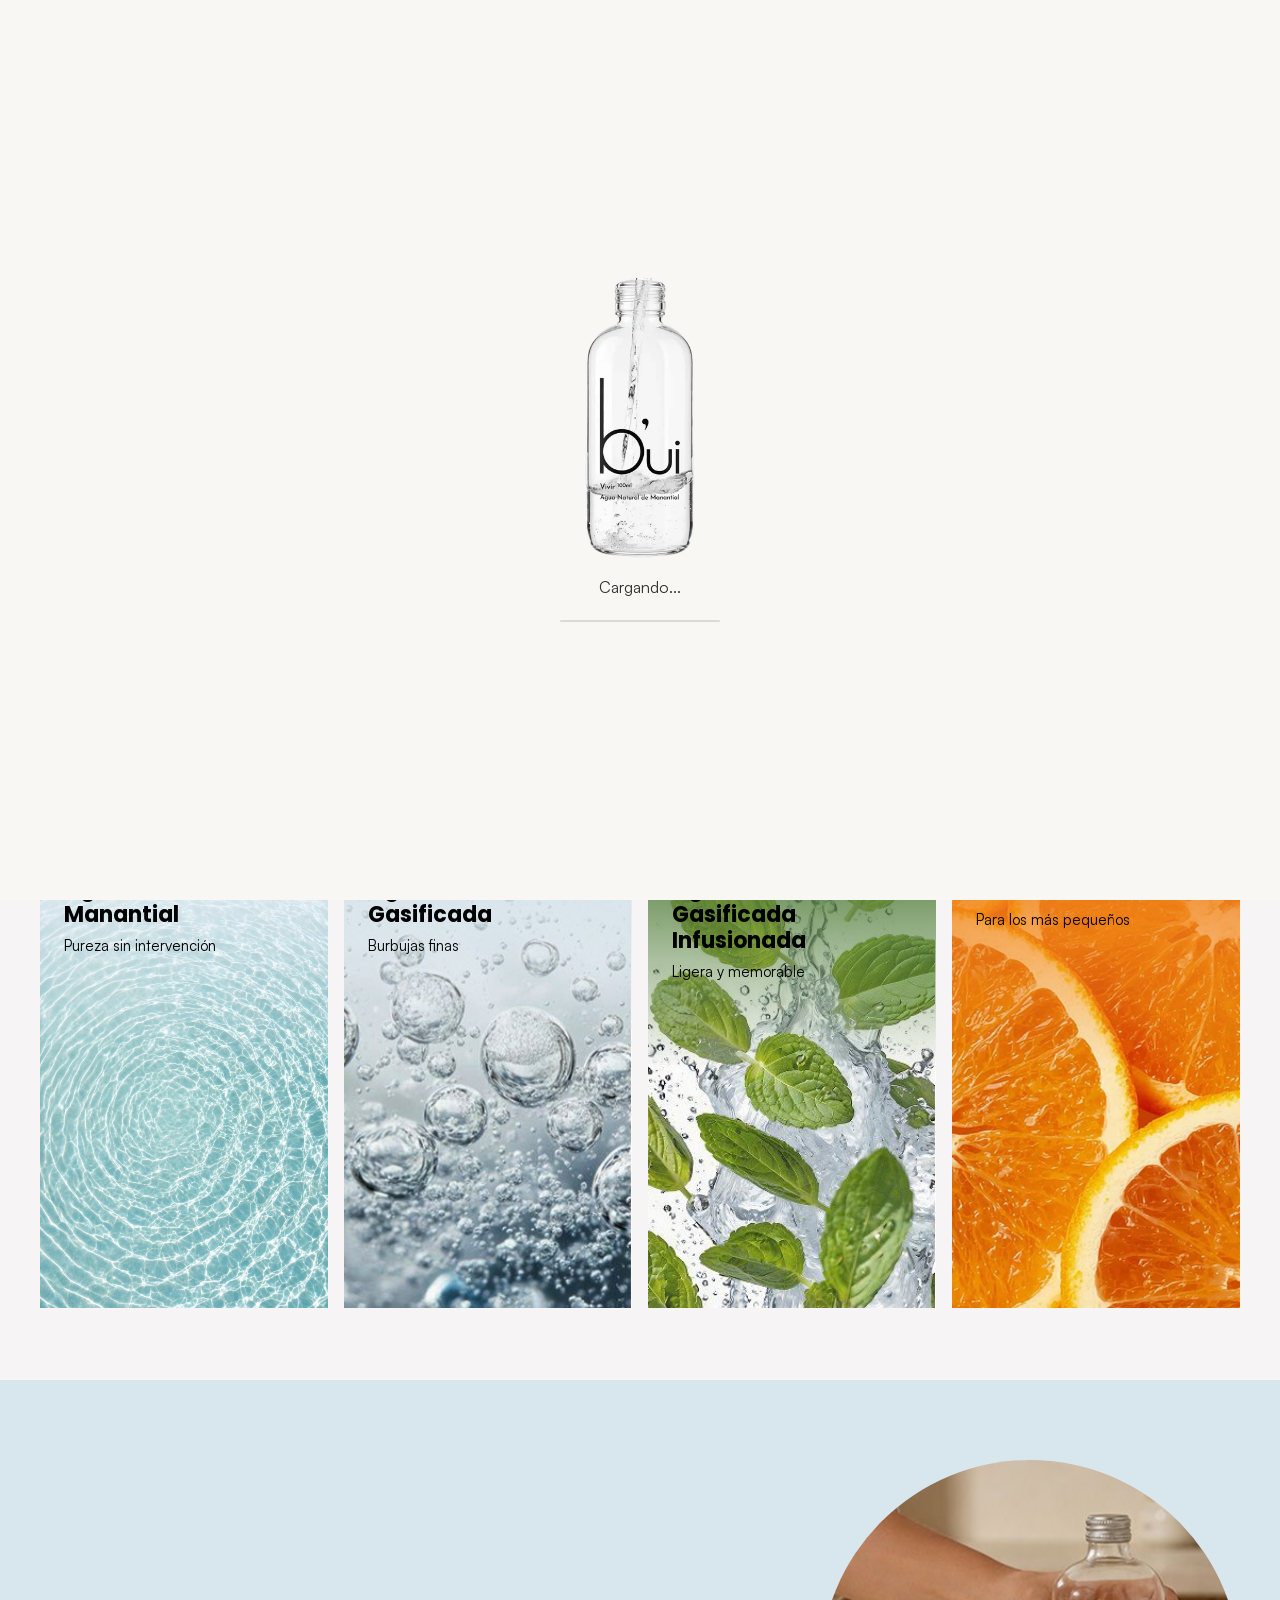
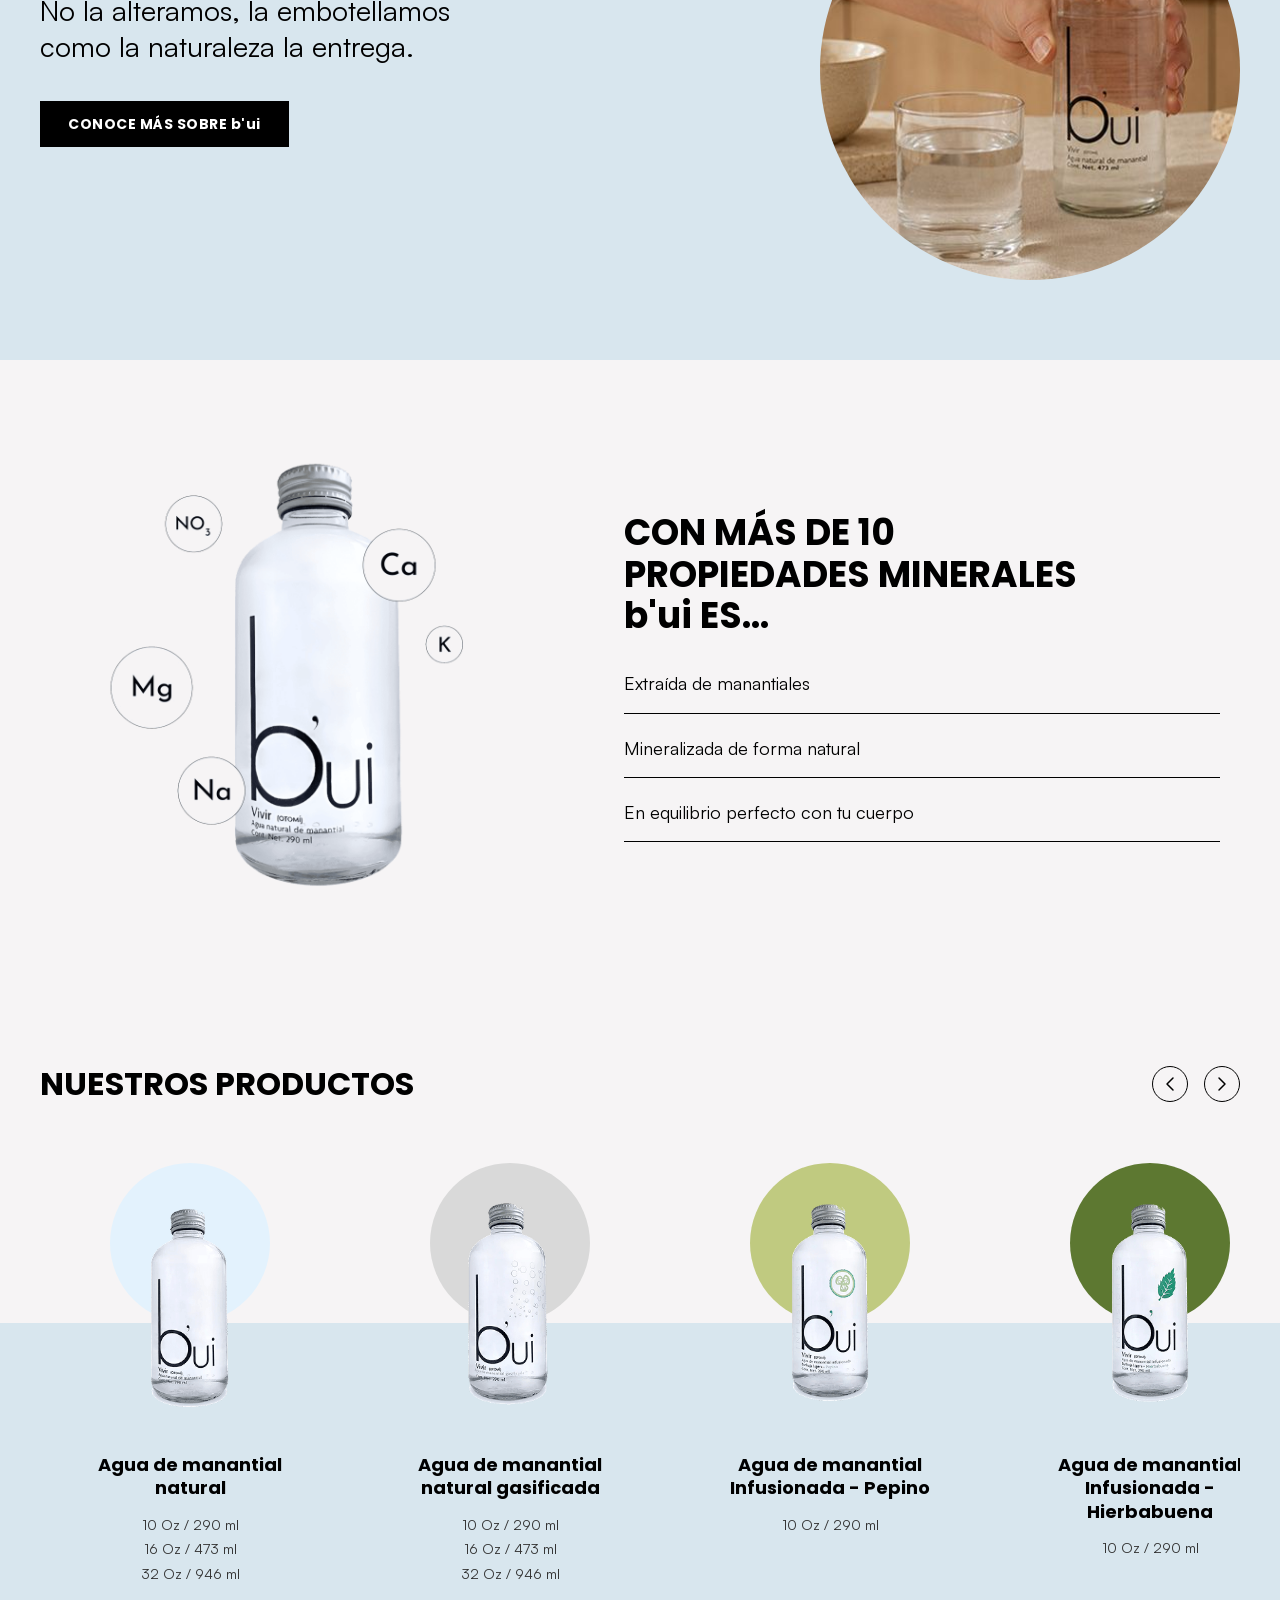
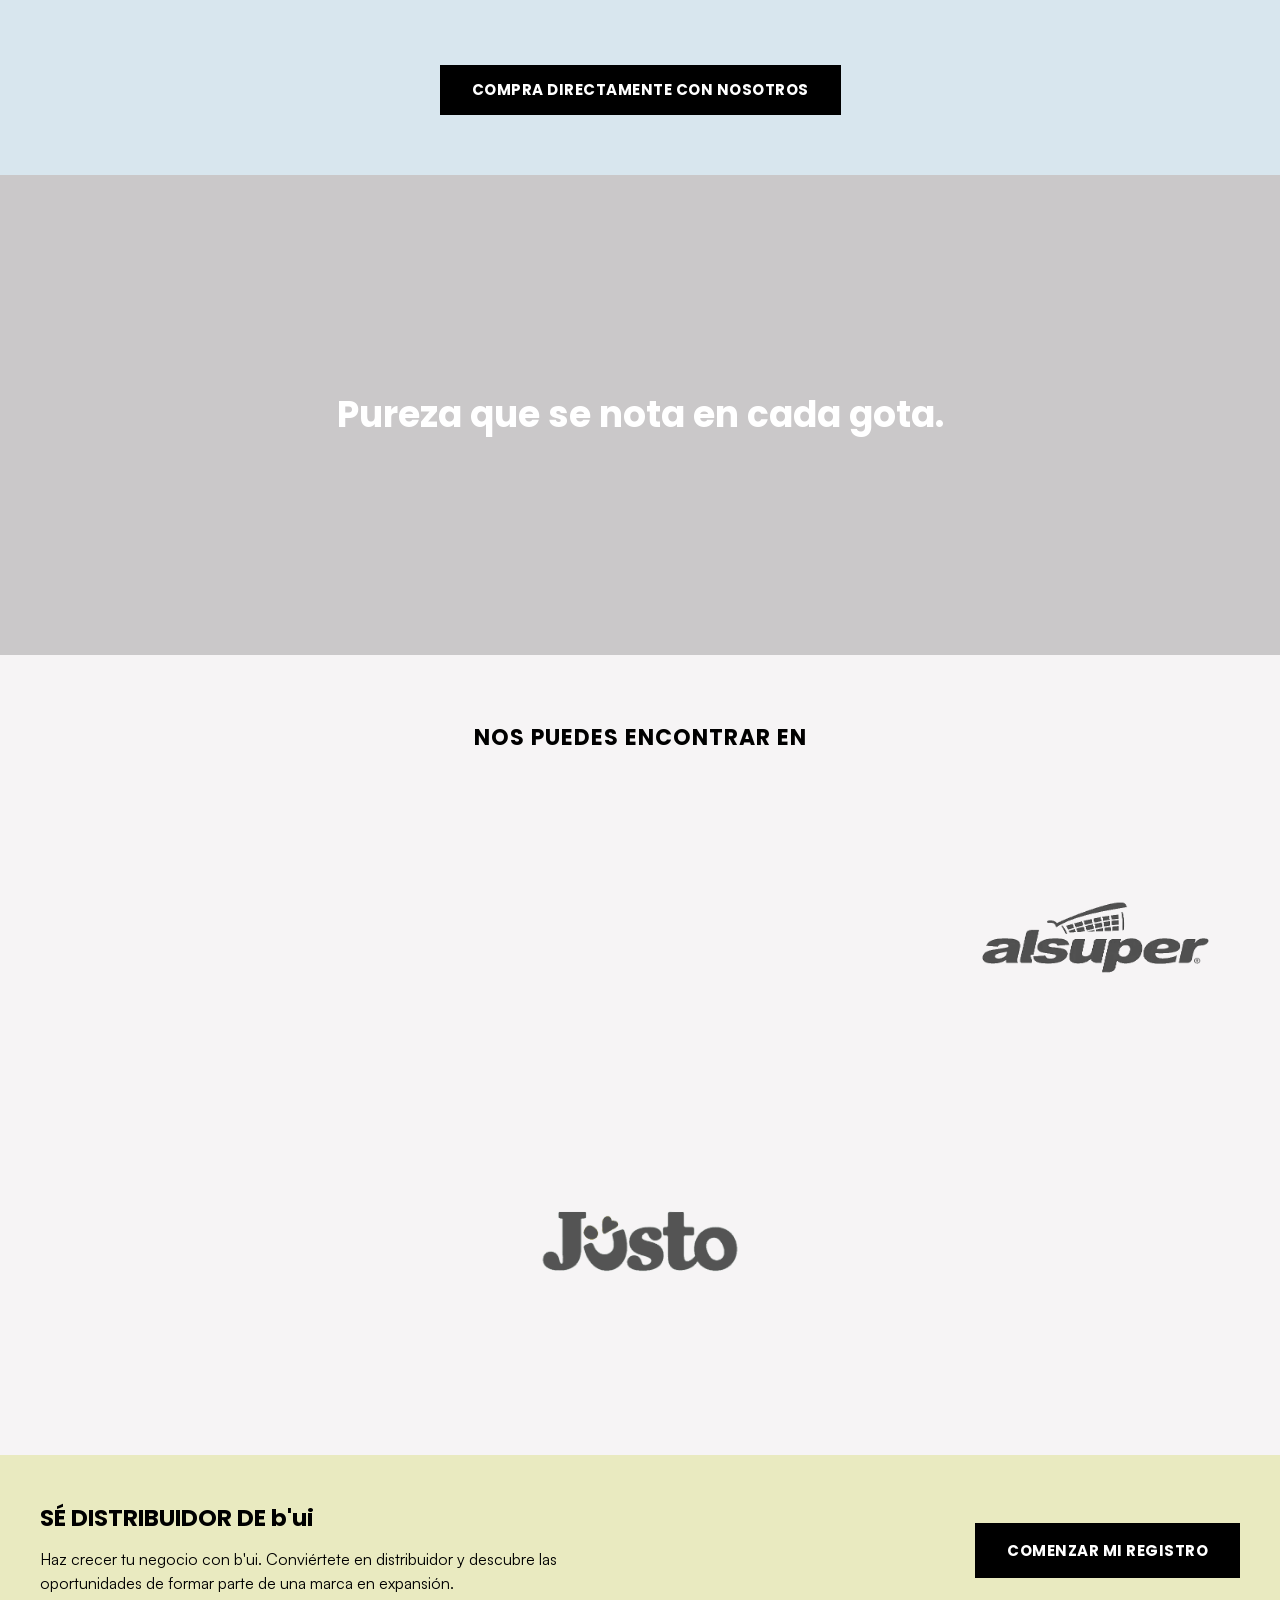
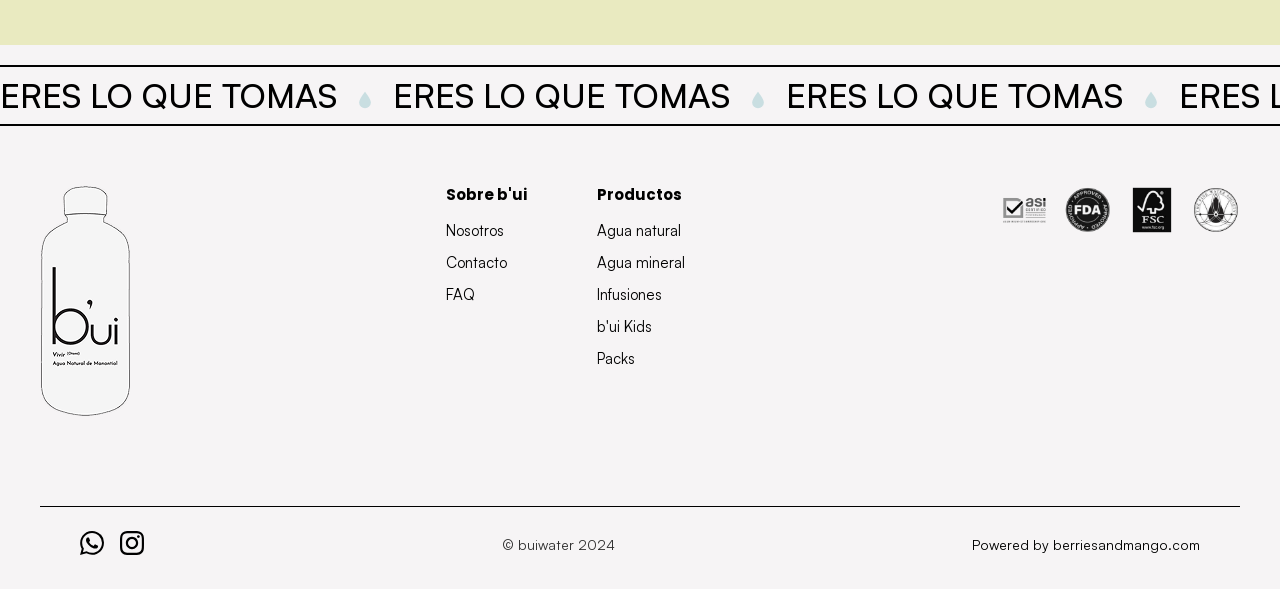
==== commit 8ccfbf50: "Limit side-by-side portrait photos to mobile (<=768px) only Tablet widths (769-900px) go back to the" ====
--- a/index.html
+++ b/index.html
@@ -36,7 +36,7 @@
     <link rel="preconnect" href="https://fonts.googleapis.com">
     <link rel="preconnect" href="https://fonts.gstatic.com" crossorigin>
     <link rel="stylesheet" href="https://fonts.googleapis.com/css2?family=Josefin+Sans:wght@400;500;600;700&family=Poppins:wght@400;500;600;700&display=swap">
-    <link rel="stylesheet" href="styles.css?v=20261008b">
+    <link rel="stylesheet" href="styles.css?v=20261008c">
     <!-- Loader clip is the first thing the visitor sees — fetch it at max priority. -->
     <link rel="preload" href="assets/images/bui-loader.webp" as="image" type="image/webp" fetchpriority="high">
     <style>
--- a/styles.css
+++ b/styles.css
@@ -1,24 +1,24 @@
 
-@import url("assets/fonts/fonts.css?v=20261008b");
-@import url("assets/blocks/loader.css?v=20261008b");
-@import url("assets/blocks/page.css?v=20261008b");
-@import url("assets/blocks/header.css?v=20261008b");
-@import url("assets/blocks/hero.css?v=20261008b");
-@import url("assets/blocks/marquee.css?v=20261008b");
-@import url("assets/blocks/presentaciones.css?v=20261008b");
-@import url("assets/blocks/categorias.css?v=20261008b");
-@import url("assets/blocks/conoce.css?v=20261008b");
-@import url("assets/blocks/propiedades.css?v=20261008b");
-@import url("assets/blocks/productos.css?v=20261008b");
-@import url("assets/blocks/showcase.css?v=20261008b");
-@import url("assets/blocks/encuentra.css?v=20261008b");
-@import url("assets/blocks/distribuidor.css?v=20261008b");
-@import url("assets/blocks/tagline.css?v=20261008b");
-@import url("assets/blocks/sobre.css?v=20261008b");
-@import url("assets/blocks/producto.css?v=20261008b");
-@import url("assets/blocks/kids.css?v=20261008b");
-@import url("assets/blocks/contacto.css?v=20261008b");
-@import url("assets/blocks/footer.css?v=20261008b");
+@import url("assets/fonts/fonts.css?v=20261008c");
+@import url("assets/blocks/loader.css?v=20261008c");
+@import url("assets/blocks/page.css?v=20261008c");
+@import url("assets/blocks/header.css?v=20261008c");
+@import url("assets/blocks/hero.css?v=20261008c");
+@import url("assets/blocks/marquee.css?v=20261008c");
+@import url("assets/blocks/presentaciones.css?v=20261008c");
+@import url("assets/blocks/categorias.css?v=20261008c");
+@import url("assets/blocks/conoce.css?v=20261008c");
+@import url("assets/blocks/propiedades.css?v=20261008c");
+@import url("assets/blocks/productos.css?v=20261008c");
+@import url("assets/blocks/showcase.css?v=20261008c");
+@import url("assets/blocks/encuentra.css?v=20261008c");
+@import url("assets/blocks/distribuidor.css?v=20261008c");
+@import url("assets/blocks/tagline.css?v=20261008c");
+@import url("assets/blocks/sobre.css?v=20261008c");
+@import url("assets/blocks/producto.css?v=20261008c");
+@import url("assets/blocks/kids.css?v=20261008c");
+@import url("assets/blocks/contacto.css?v=20261008c");
+@import url("assets/blocks/footer.css?v=20261008c");
 /* Load last: titles Poppins, body/UI Josefin (menu) */
-@import url("assets/blocks/typography.css?v=20261008b");
-@import url("assets/blocks/reveal.css?v=20261008b");
+@import url("assets/blocks/typography.css?v=20261008c");
+@import url("assets/blocks/reveal.css?v=20261008c");
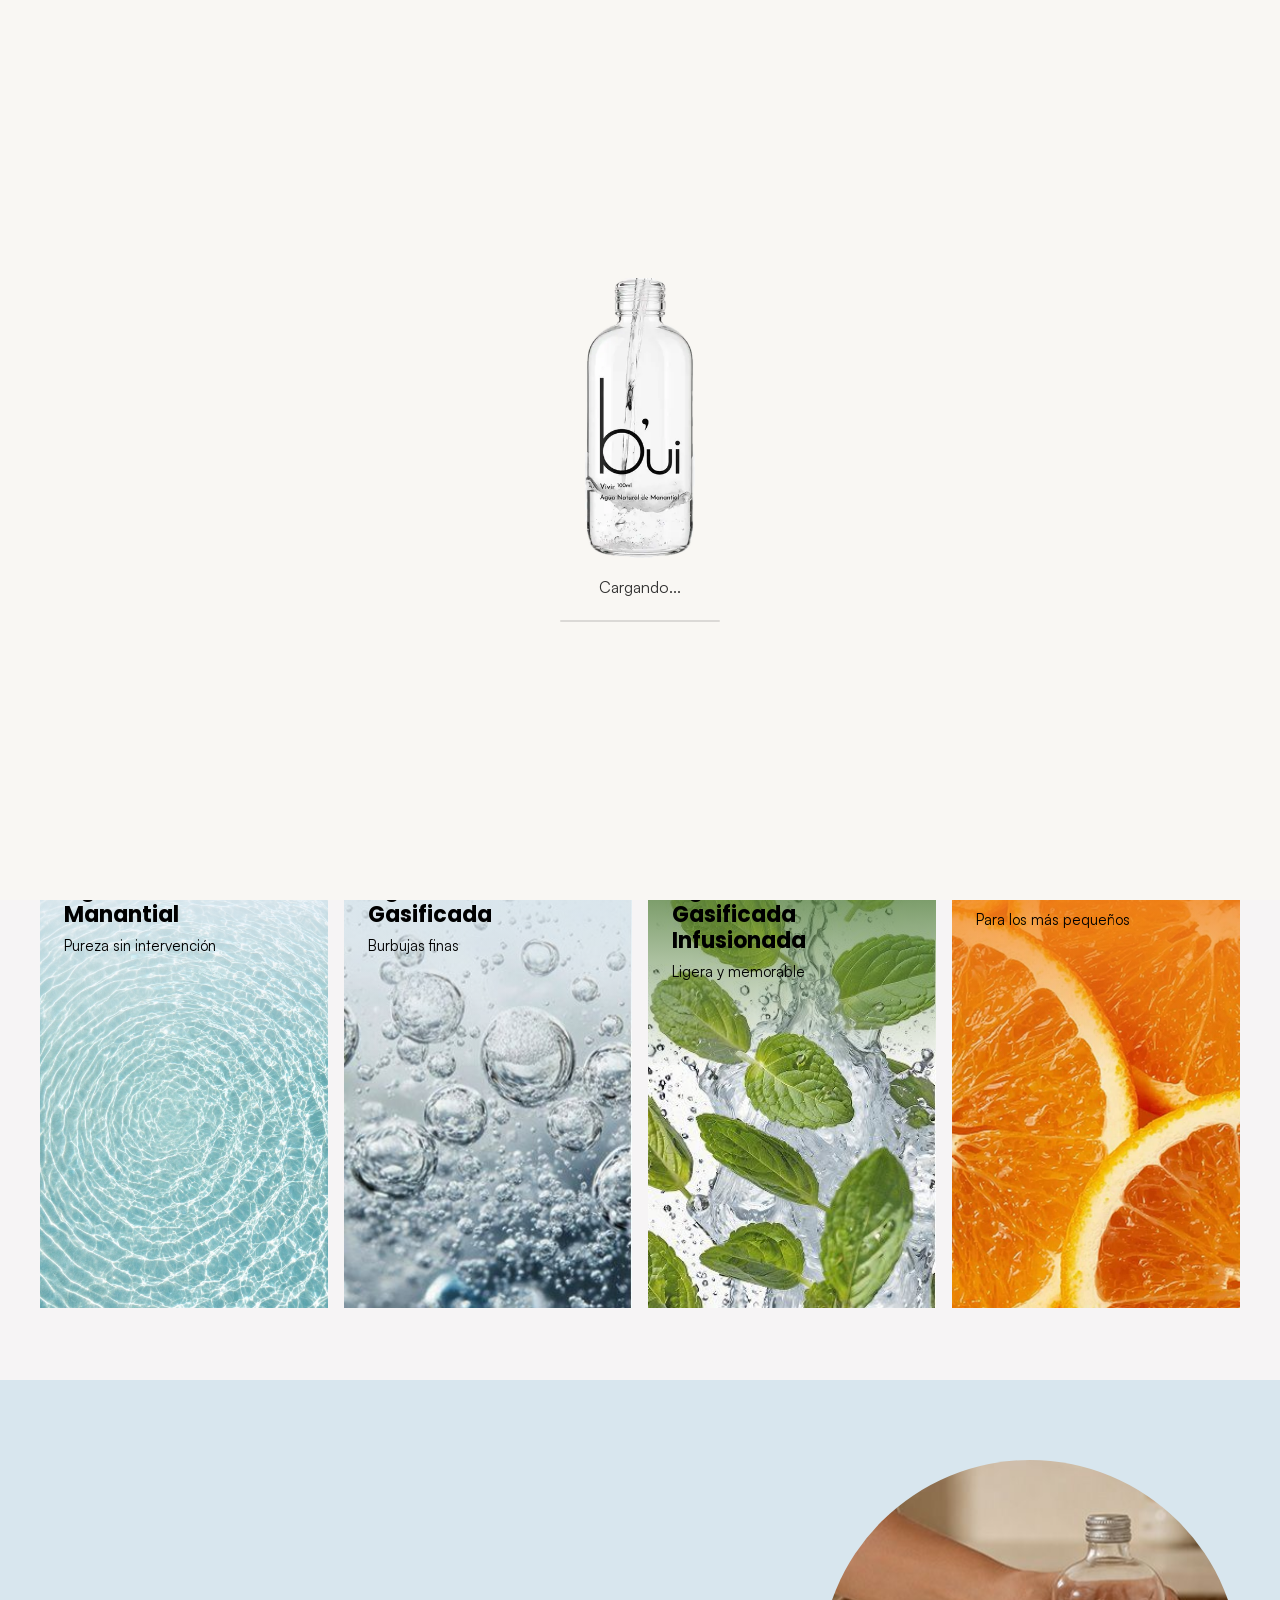
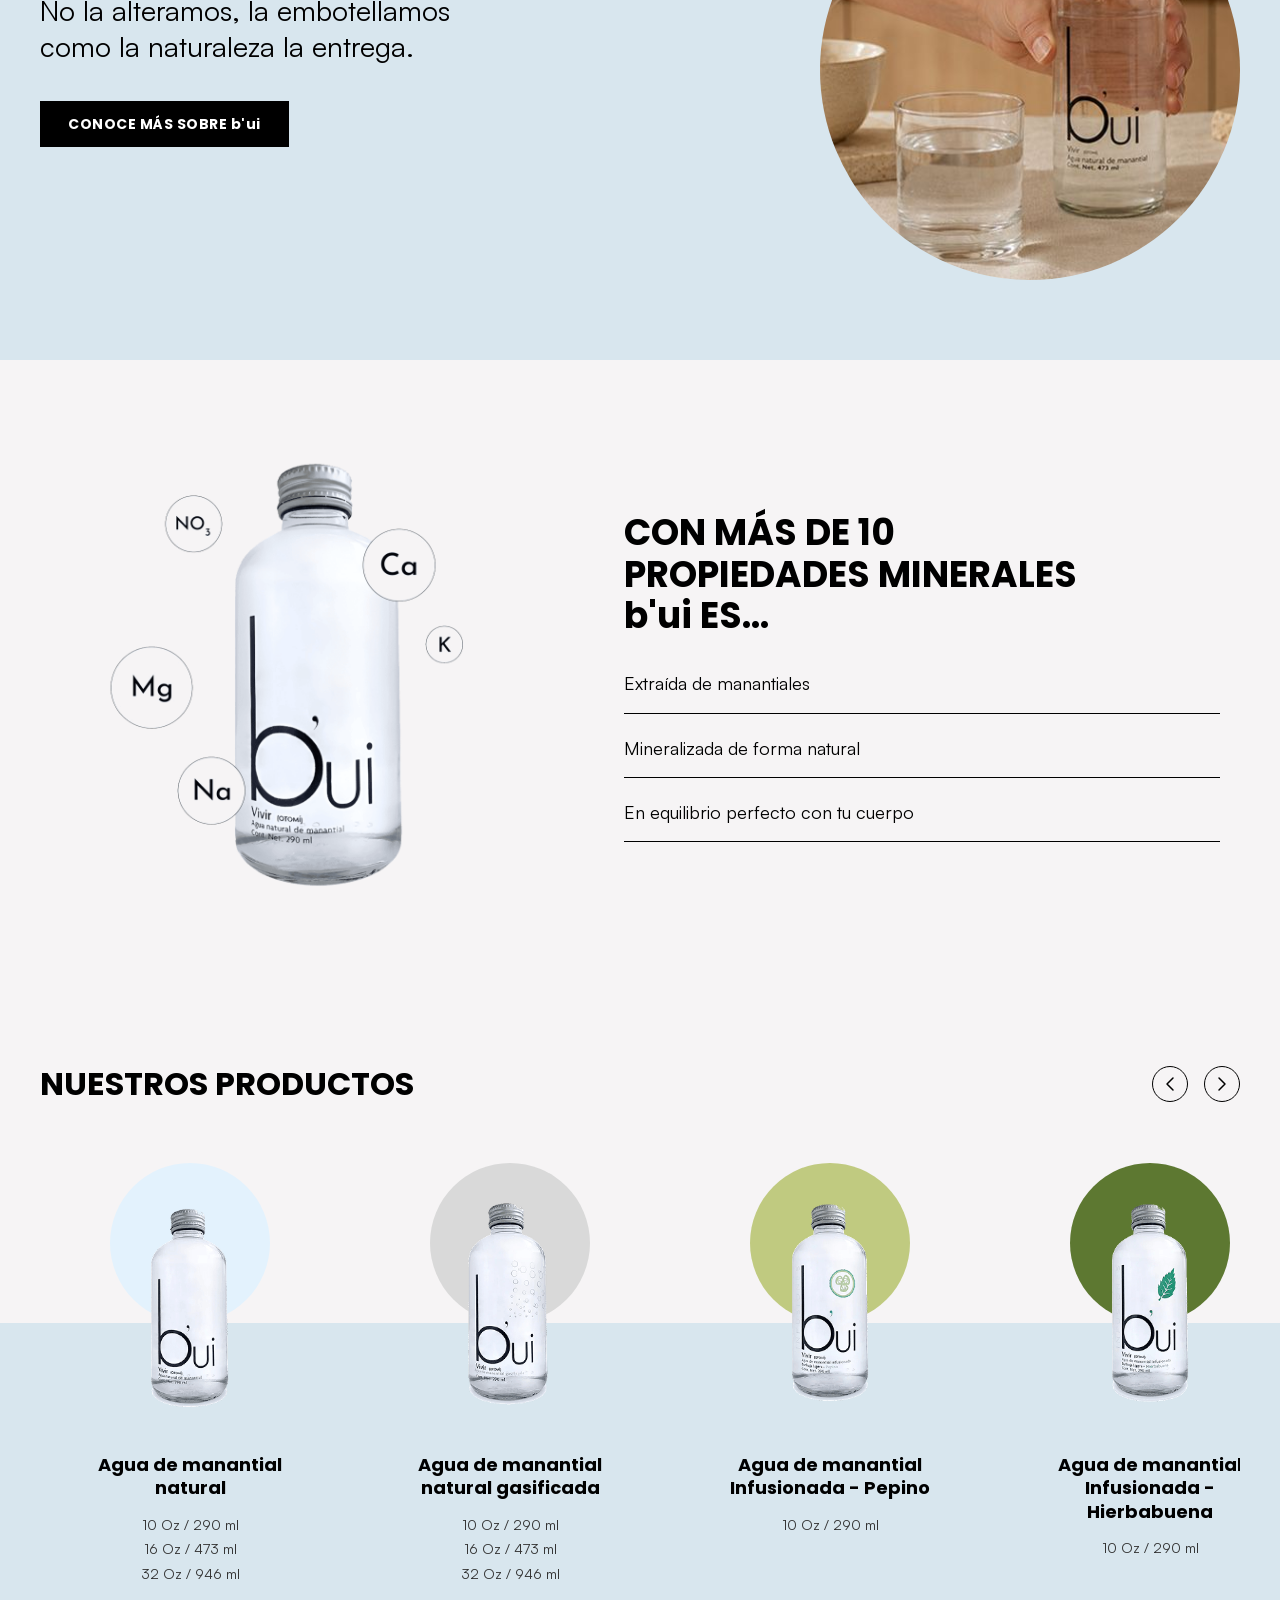
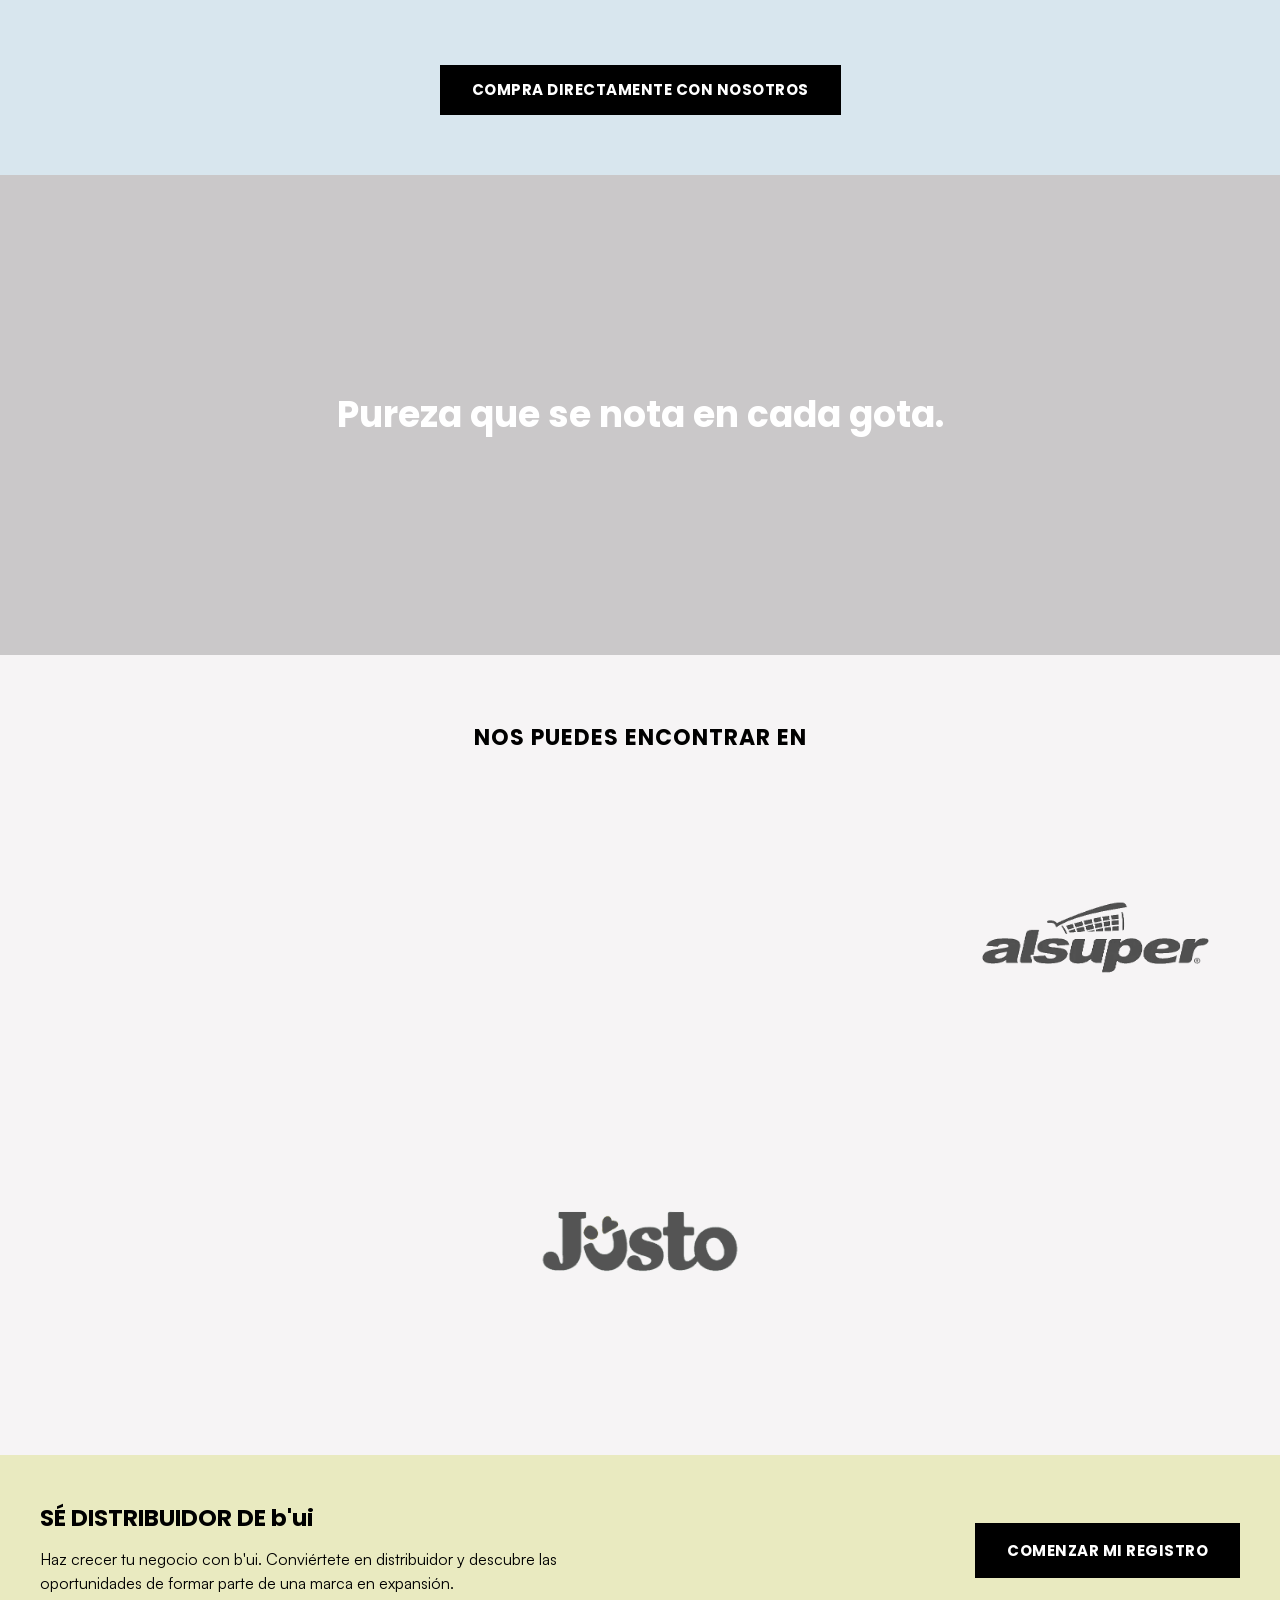
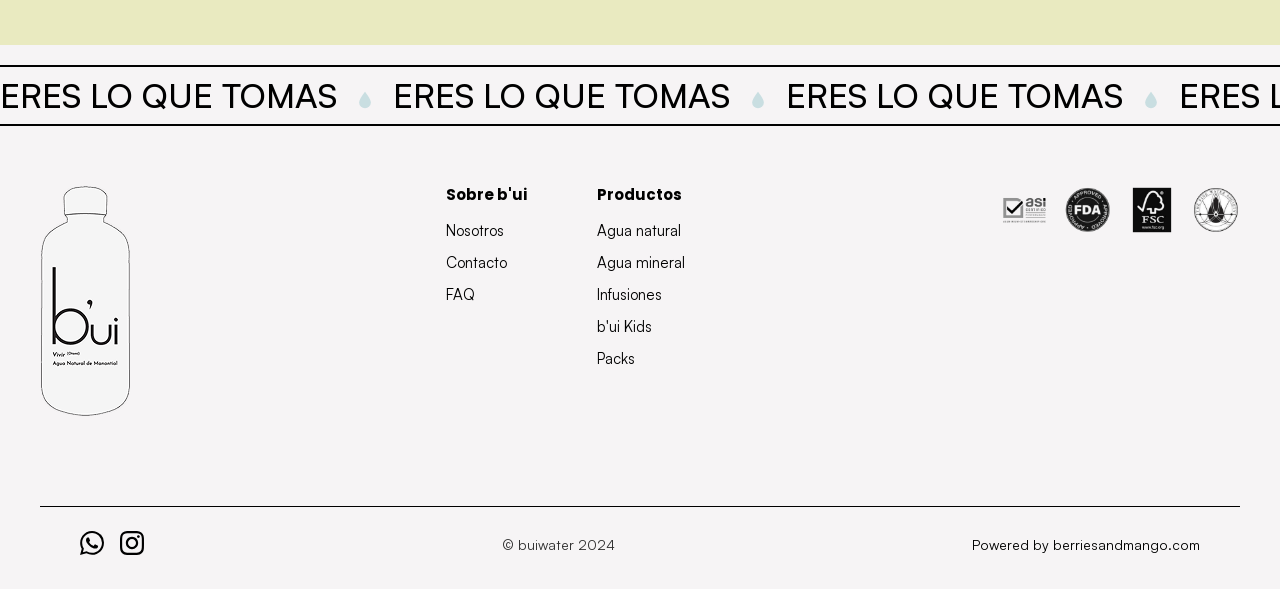
==== commit c1e12adf: "Add divider and WhatsApp button under the contact form Square site-style button in WhatsApp green wi" ====
--- a/index.html
+++ b/index.html
@@ -36,7 +36,7 @@
     <link rel="preconnect" href="https://fonts.googleapis.com">
     <link rel="preconnect" href="https://fonts.gstatic.com" crossorigin>
     <link rel="stylesheet" href="https://fonts.googleapis.com/css2?family=Josefin+Sans:wght@400;500;600;700&family=Poppins:wght@400;500;600;700&display=swap">
-    <link rel="stylesheet" href="styles.css?v=20261008c">
+    <link rel="stylesheet" href="styles.css?v=20261008d">
     <!-- Loader clip is the first thing the visitor sees — fetch it at max priority. -->
     <link rel="preload" href="assets/images/bui-loader.webp" as="image" type="image/webp" fetchpriority="high">
     <style>
--- a/styles.css
+++ b/styles.css
@@ -1,24 +1,24 @@
 
-@import url("assets/fonts/fonts.css?v=20261008c");
-@import url("assets/blocks/loader.css?v=20261008c");
-@import url("assets/blocks/page.css?v=20261008c");
-@import url("assets/blocks/header.css?v=20261008c");
-@import url("assets/blocks/hero.css?v=20261008c");
-@import url("assets/blocks/marquee.css?v=20261008c");
-@import url("assets/blocks/presentaciones.css?v=20261008c");
-@import url("assets/blocks/categorias.css?v=20261008c");
-@import url("assets/blocks/conoce.css?v=20261008c");
-@import url("assets/blocks/propiedades.css?v=20261008c");
-@import url("assets/blocks/productos.css?v=20261008c");
-@import url("assets/blocks/showcase.css?v=20261008c");
-@import url("assets/blocks/encuentra.css?v=20261008c");
-@import url("assets/blocks/distribuidor.css?v=20261008c");
-@import url("assets/blocks/tagline.css?v=20261008c");
-@import url("assets/blocks/sobre.css?v=20261008c");
-@import url("assets/blocks/producto.css?v=20261008c");
-@import url("assets/blocks/kids.css?v=20261008c");
-@import url("assets/blocks/contacto.css?v=20261008c");
-@import url("assets/blocks/footer.css?v=20261008c");
+@import url("assets/fonts/fonts.css?v=20261008d");
+@import url("assets/blocks/loader.css?v=20261008d");
+@import url("assets/blocks/page.css?v=20261008d");
+@import url("assets/blocks/header.css?v=20261008d");
+@import url("assets/blocks/hero.css?v=20261008d");
+@import url("assets/blocks/marquee.css?v=20261008d");
+@import url("assets/blocks/presentaciones.css?v=20261008d");
+@import url("assets/blocks/categorias.css?v=20261008d");
+@import url("assets/blocks/conoce.css?v=20261008d");
+@import url("assets/blocks/propiedades.css?v=20261008d");
+@import url("assets/blocks/productos.css?v=20261008d");
+@import url("assets/blocks/showcase.css?v=20261008d");
+@import url("assets/blocks/encuentra.css?v=20261008d");
+@import url("assets/blocks/distribuidor.css?v=20261008d");
+@import url("assets/blocks/tagline.css?v=20261008d");
+@import url("assets/blocks/sobre.css?v=20261008d");
+@import url("assets/blocks/producto.css?v=20261008d");
+@import url("assets/blocks/kids.css?v=20261008d");
+@import url("assets/blocks/contacto.css?v=20261008d");
+@import url("assets/blocks/footer.css?v=20261008d");
 /* Load last: titles Poppins, body/UI Josefin (menu) */
-@import url("assets/blocks/typography.css?v=20261008c");
-@import url("assets/blocks/reveal.css?v=20261008c");
+@import url("assets/blocks/typography.css?v=20261008d");
+@import url("assets/blocks/reveal.css?v=20261008d");
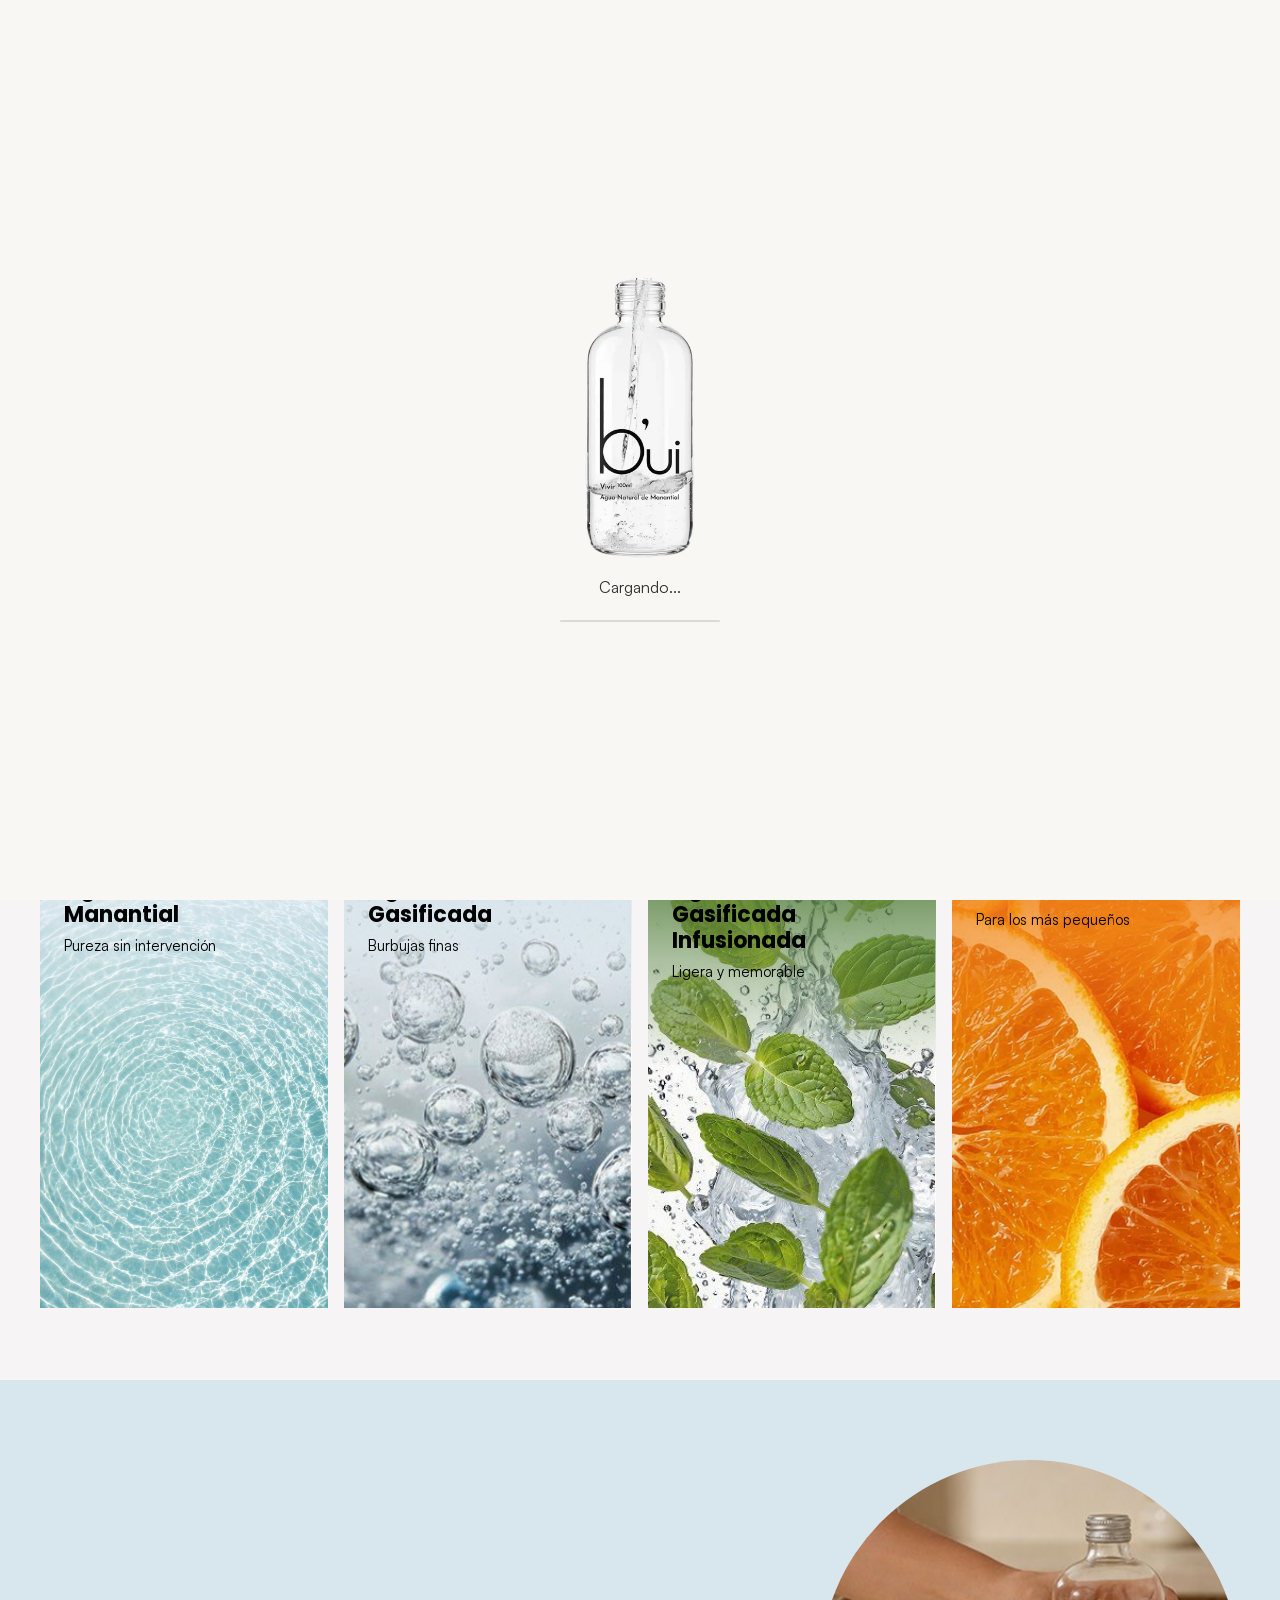
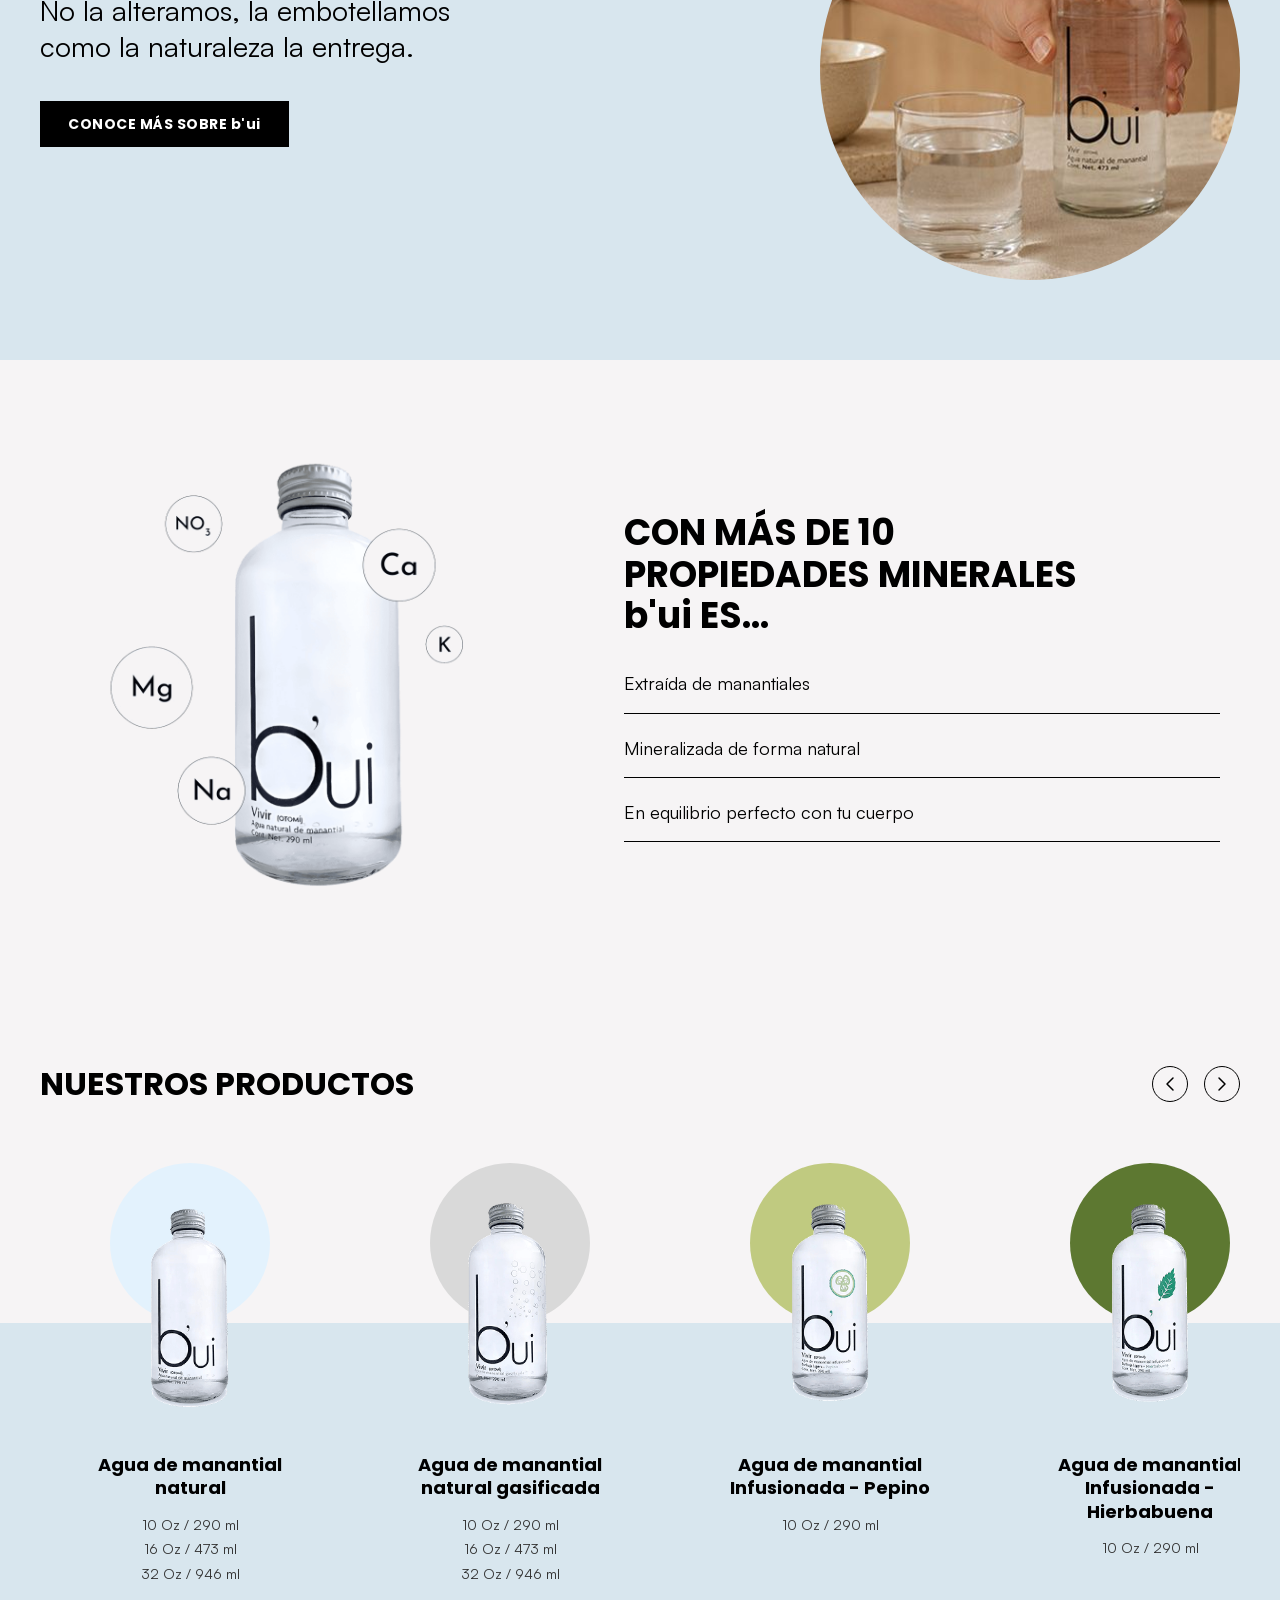
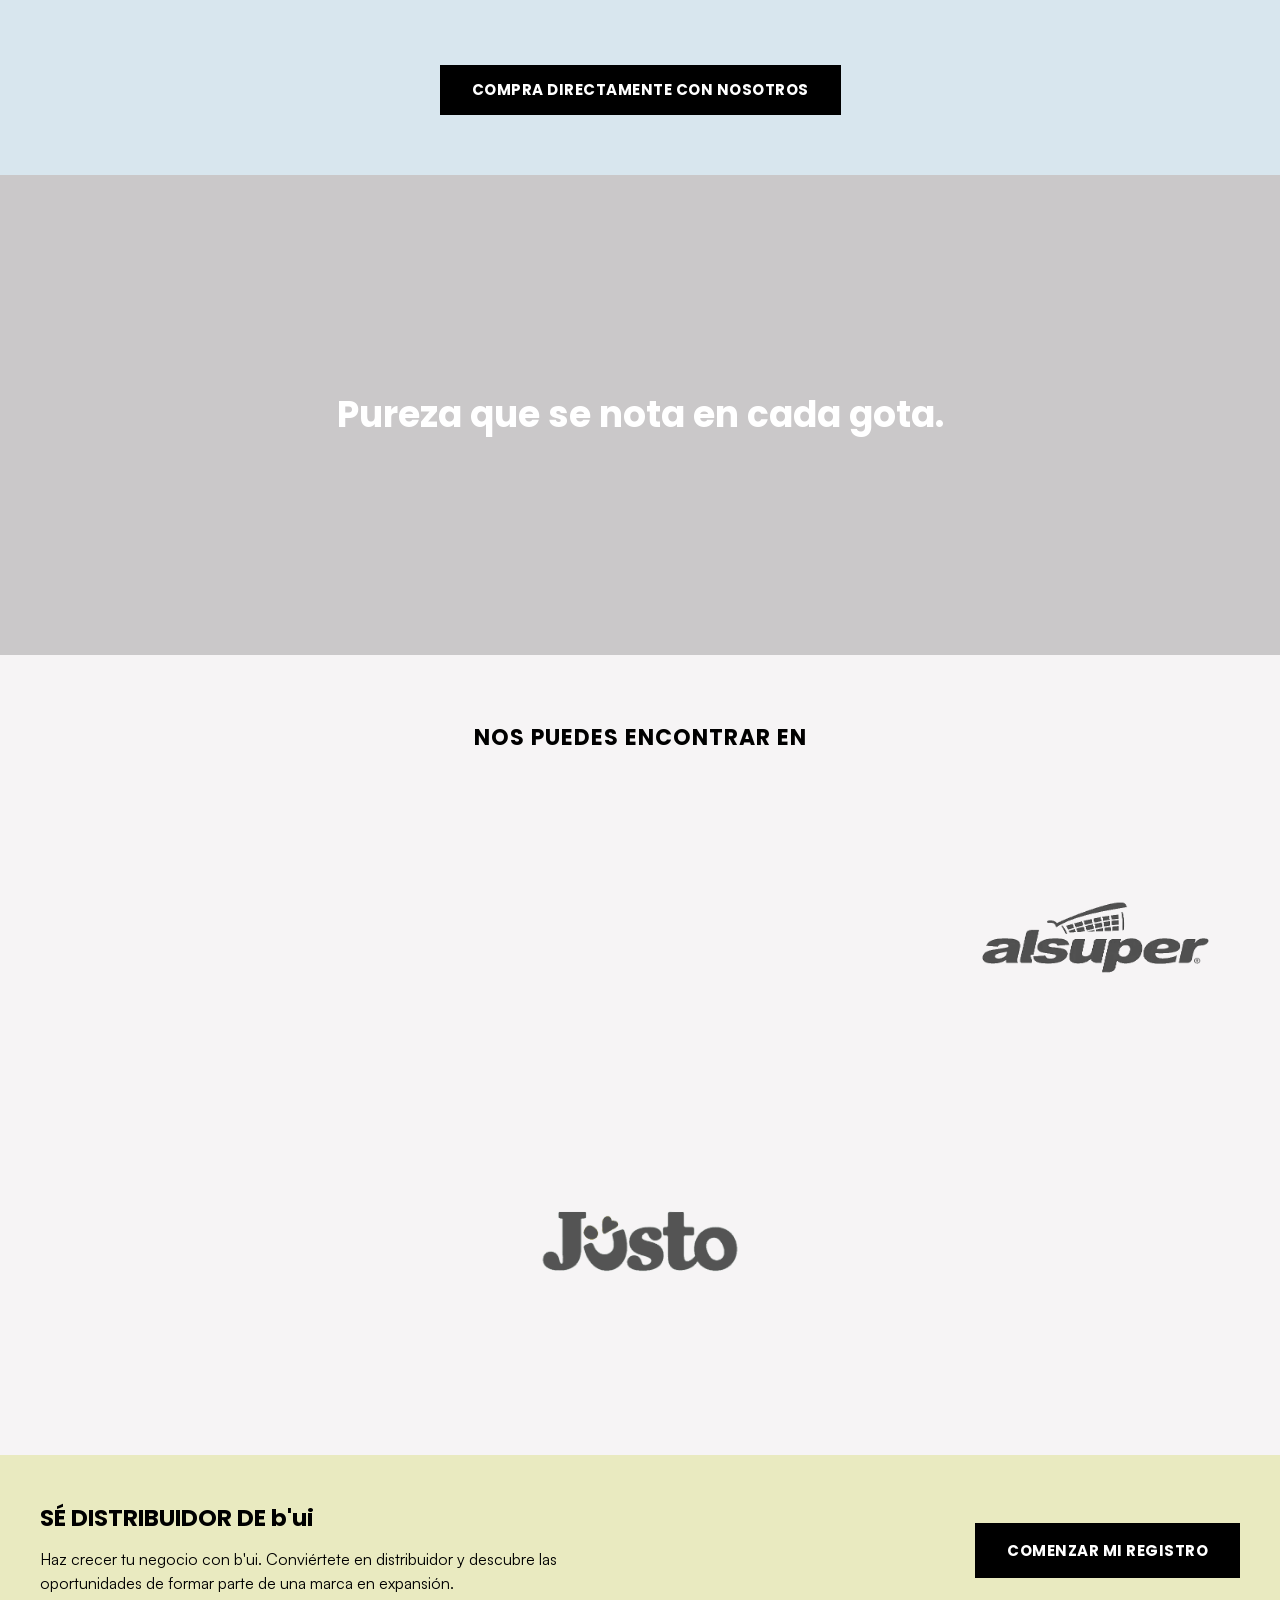
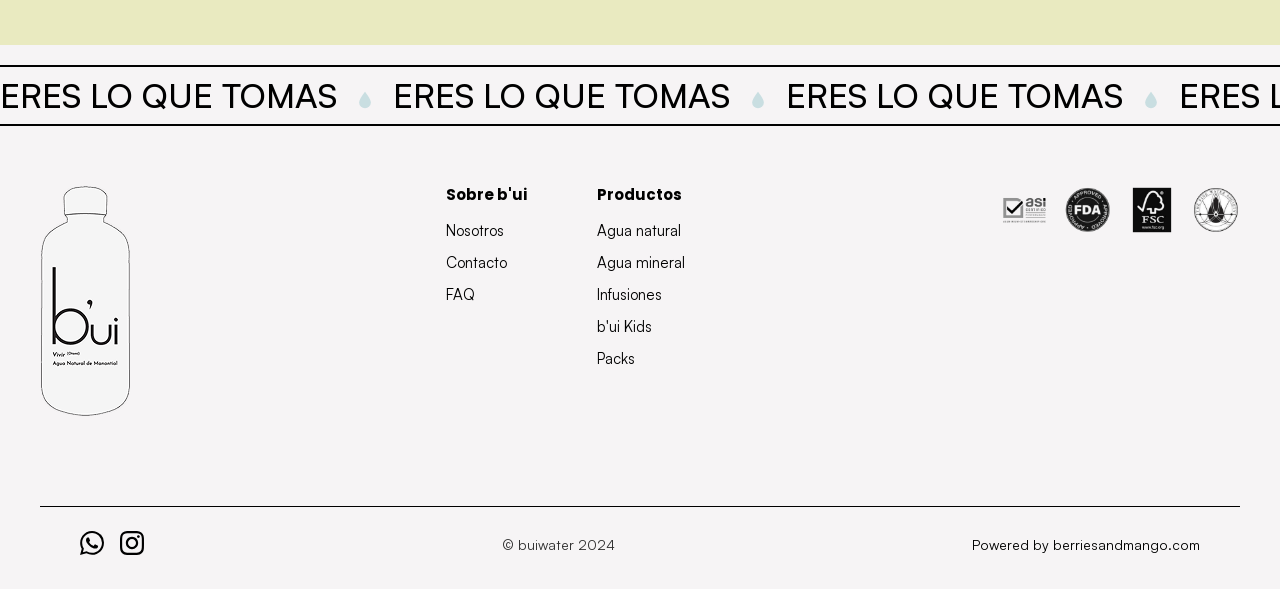
==== commit b811efb5: "Revert "Add divider and WhatsApp button under the contact form" This reverts commit c1e12adfe69200a5" ====
--- a/index.html
+++ b/index.html
@@ -36,7 +36,7 @@
     <link rel="preconnect" href="https://fonts.googleapis.com">
     <link rel="preconnect" href="https://fonts.gstatic.com" crossorigin>
     <link rel="stylesheet" href="https://fonts.googleapis.com/css2?family=Josefin+Sans:wght@400;500;600;700&family=Poppins:wght@400;500;600;700&display=swap">
-    <link rel="stylesheet" href="styles.css?v=20261008d">
+    <link rel="stylesheet" href="styles.css?v=20261008c">
     <!-- Loader clip is the first thing the visitor sees — fetch it at max priority. -->
     <link rel="preload" href="assets/images/bui-loader.webp" as="image" type="image/webp" fetchpriority="high">
     <style>
--- a/styles.css
+++ b/styles.css
@@ -1,24 +1,24 @@
 
-@import url("assets/fonts/fonts.css?v=20261008d");
-@import url("assets/blocks/loader.css?v=20261008d");
-@import url("assets/blocks/page.css?v=20261008d");
-@import url("assets/blocks/header.css?v=20261008d");
-@import url("assets/blocks/hero.css?v=20261008d");
-@import url("assets/blocks/marquee.css?v=20261008d");
-@import url("assets/blocks/presentaciones.css?v=20261008d");
-@import url("assets/blocks/categorias.css?v=20261008d");
-@import url("assets/blocks/conoce.css?v=20261008d");
-@import url("assets/blocks/propiedades.css?v=20261008d");
-@import url("assets/blocks/productos.css?v=20261008d");
-@import url("assets/blocks/showcase.css?v=20261008d");
-@import url("assets/blocks/encuentra.css?v=20261008d");
-@import url("assets/blocks/distribuidor.css?v=20261008d");
-@import url("assets/blocks/tagline.css?v=20261008d");
-@import url("assets/blocks/sobre.css?v=20261008d");
-@import url("assets/blocks/producto.css?v=20261008d");
-@import url("assets/blocks/kids.css?v=20261008d");
-@import url("assets/blocks/contacto.css?v=20261008d");
-@import url("assets/blocks/footer.css?v=20261008d");
+@import url("assets/fonts/fonts.css?v=20261008c");
+@import url("assets/blocks/loader.css?v=20261008c");
+@import url("assets/blocks/page.css?v=20261008c");
+@import url("assets/blocks/header.css?v=20261008c");
+@import url("assets/blocks/hero.css?v=20261008c");
+@import url("assets/blocks/marquee.css?v=20261008c");
+@import url("assets/blocks/presentaciones.css?v=20261008c");
+@import url("assets/blocks/categorias.css?v=20261008c");
+@import url("assets/blocks/conoce.css?v=20261008c");
+@import url("assets/blocks/propiedades.css?v=20261008c");
+@import url("assets/blocks/productos.css?v=20261008c");
+@import url("assets/blocks/showcase.css?v=20261008c");
+@import url("assets/blocks/encuentra.css?v=20261008c");
+@import url("assets/blocks/distribuidor.css?v=20261008c");
+@import url("assets/blocks/tagline.css?v=20261008c");
+@import url("assets/blocks/sobre.css?v=20261008c");
+@import url("assets/blocks/producto.css?v=20261008c");
+@import url("assets/blocks/kids.css?v=20261008c");
+@import url("assets/blocks/contacto.css?v=20261008c");
+@import url("assets/blocks/footer.css?v=20261008c");
 /* Load last: titles Poppins, body/UI Josefin (menu) */
-@import url("assets/blocks/typography.css?v=20261008d");
-@import url("assets/blocks/reveal.css?v=20261008d");
+@import url("assets/blocks/typography.css?v=20261008c");
+@import url("assets/blocks/reveal.css?v=20261008c");
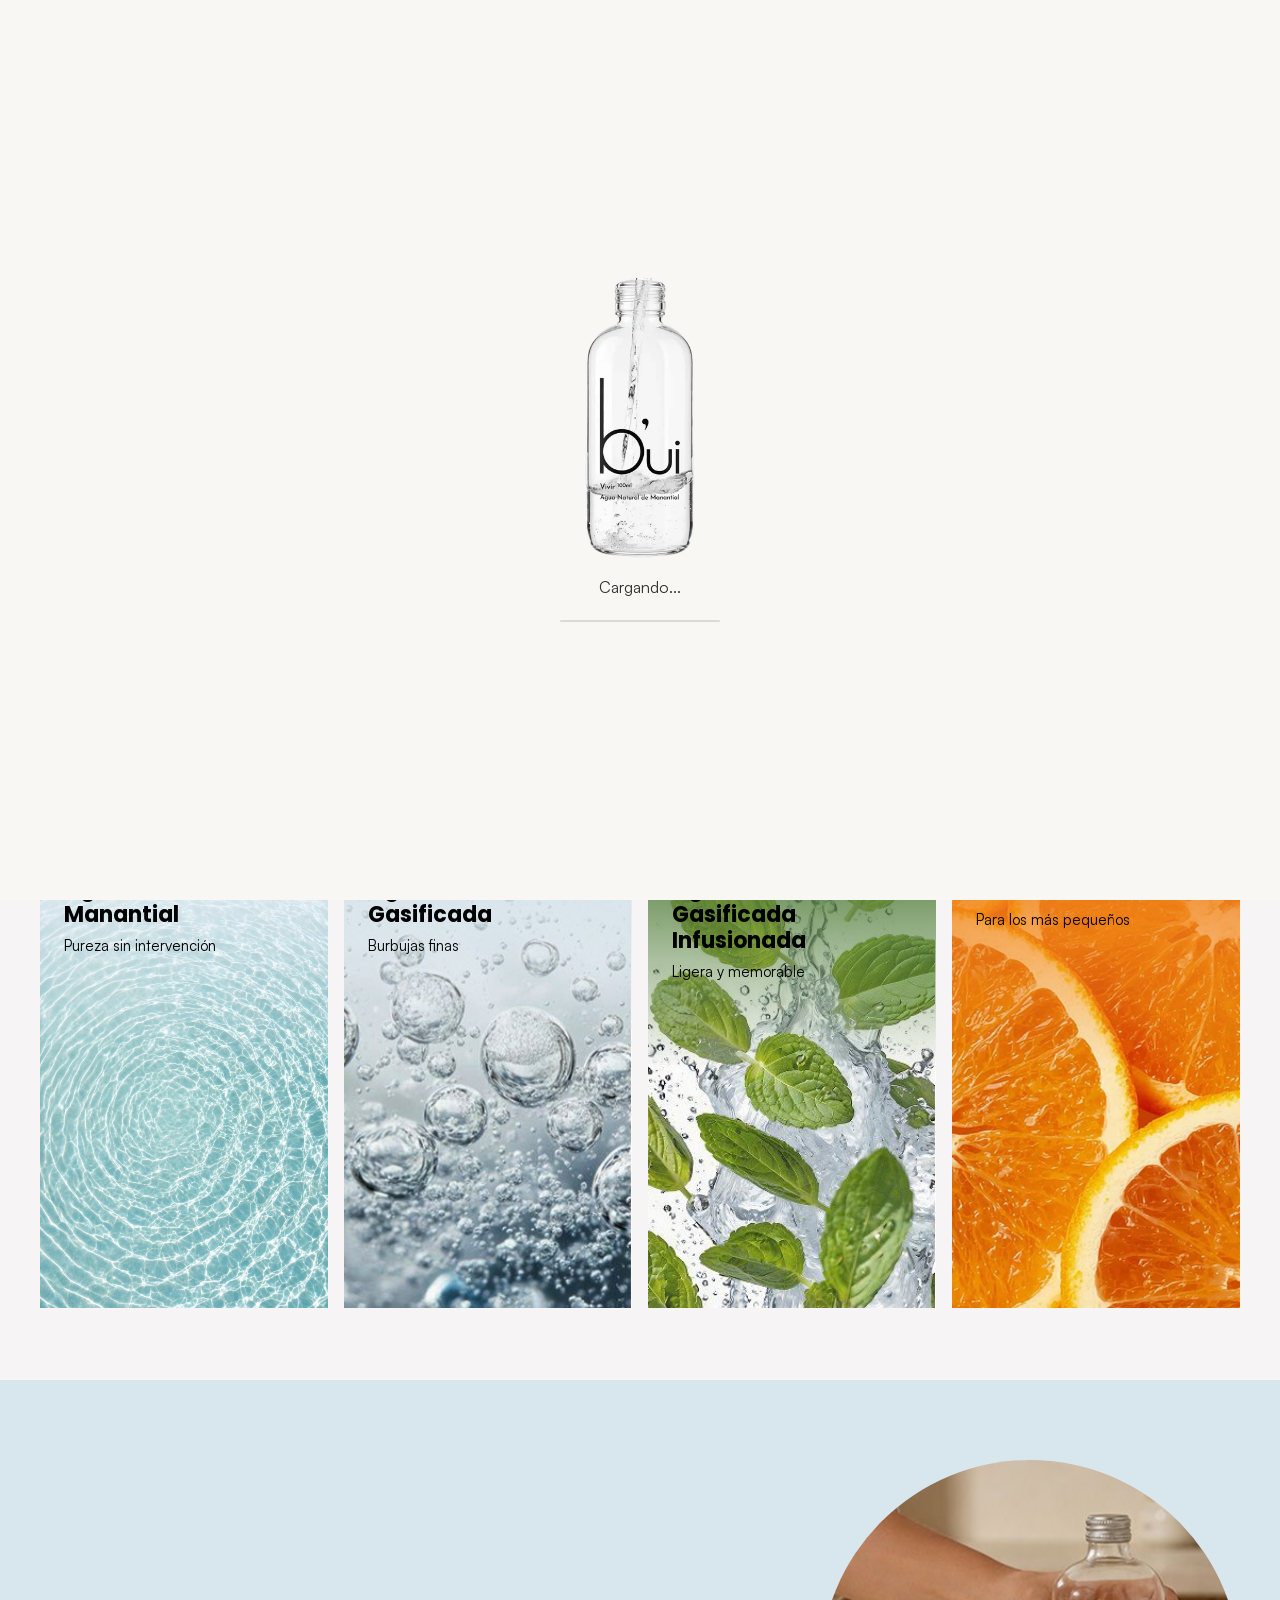
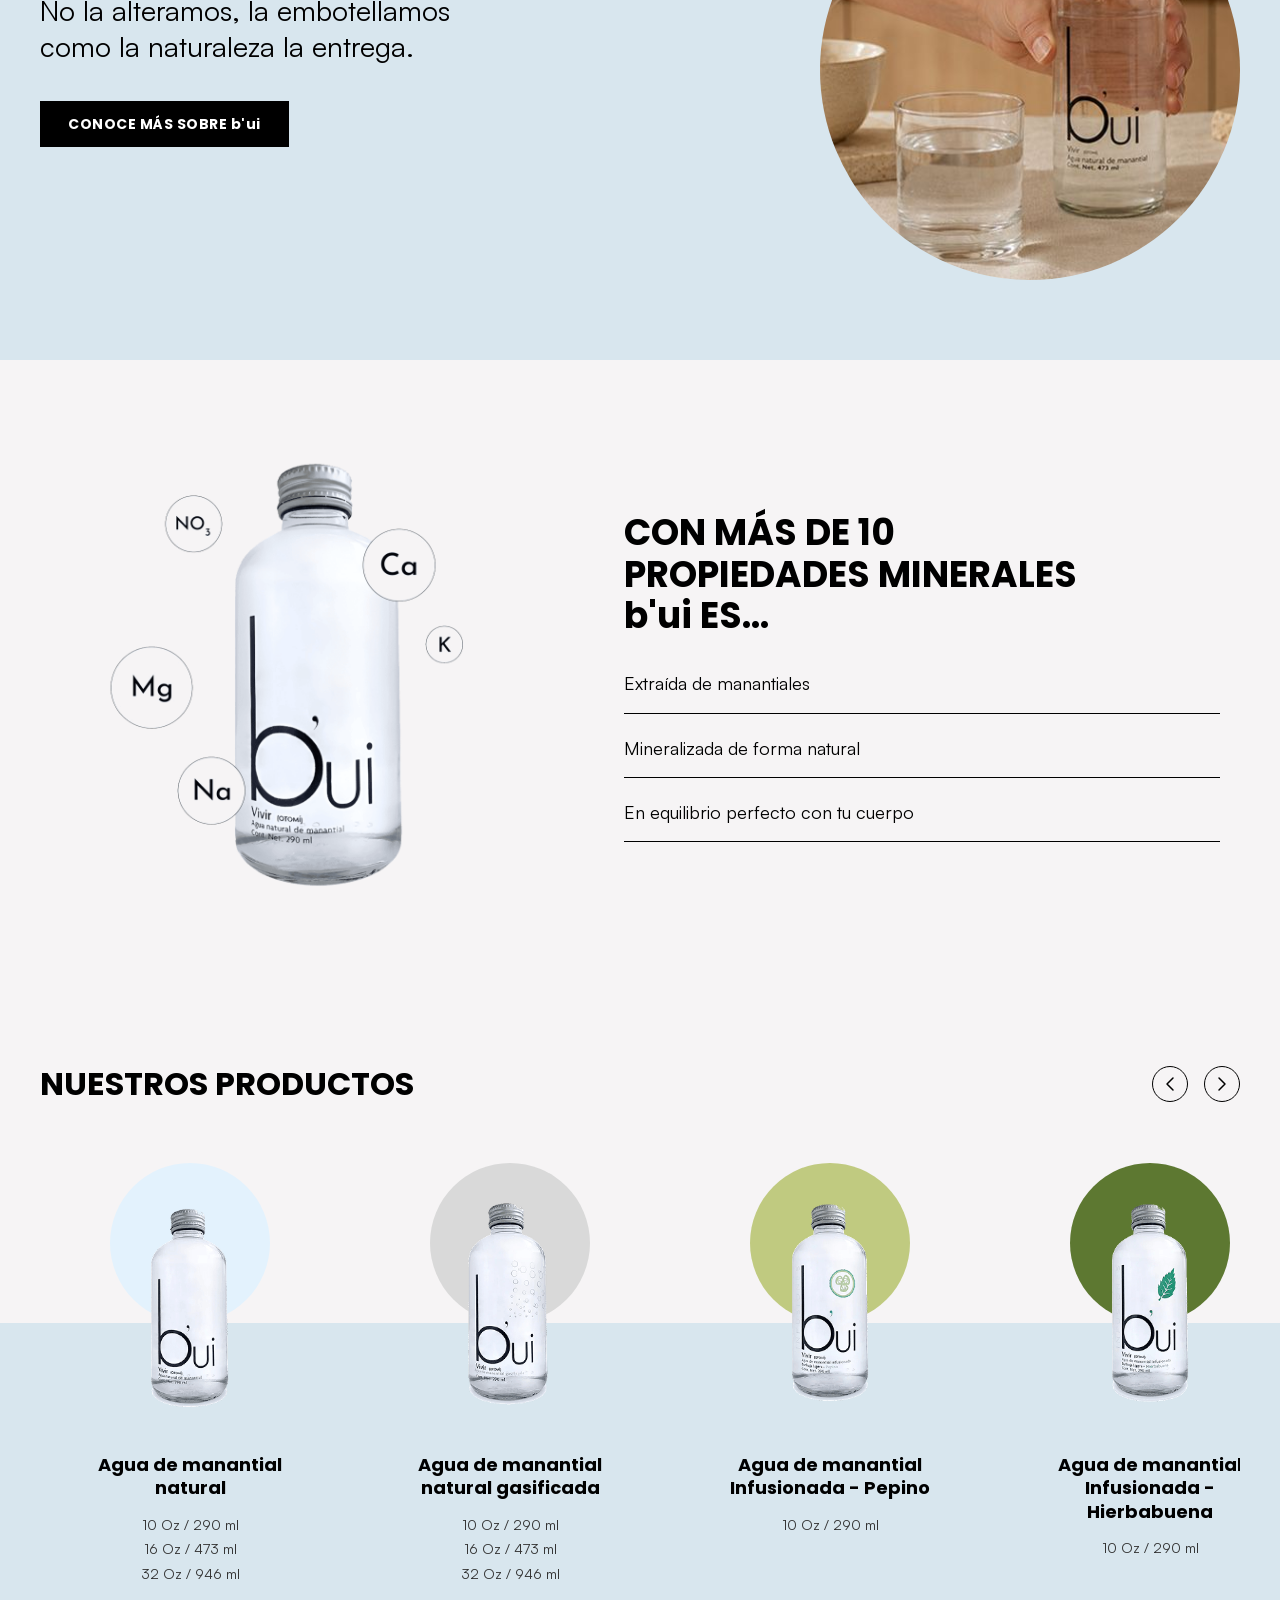
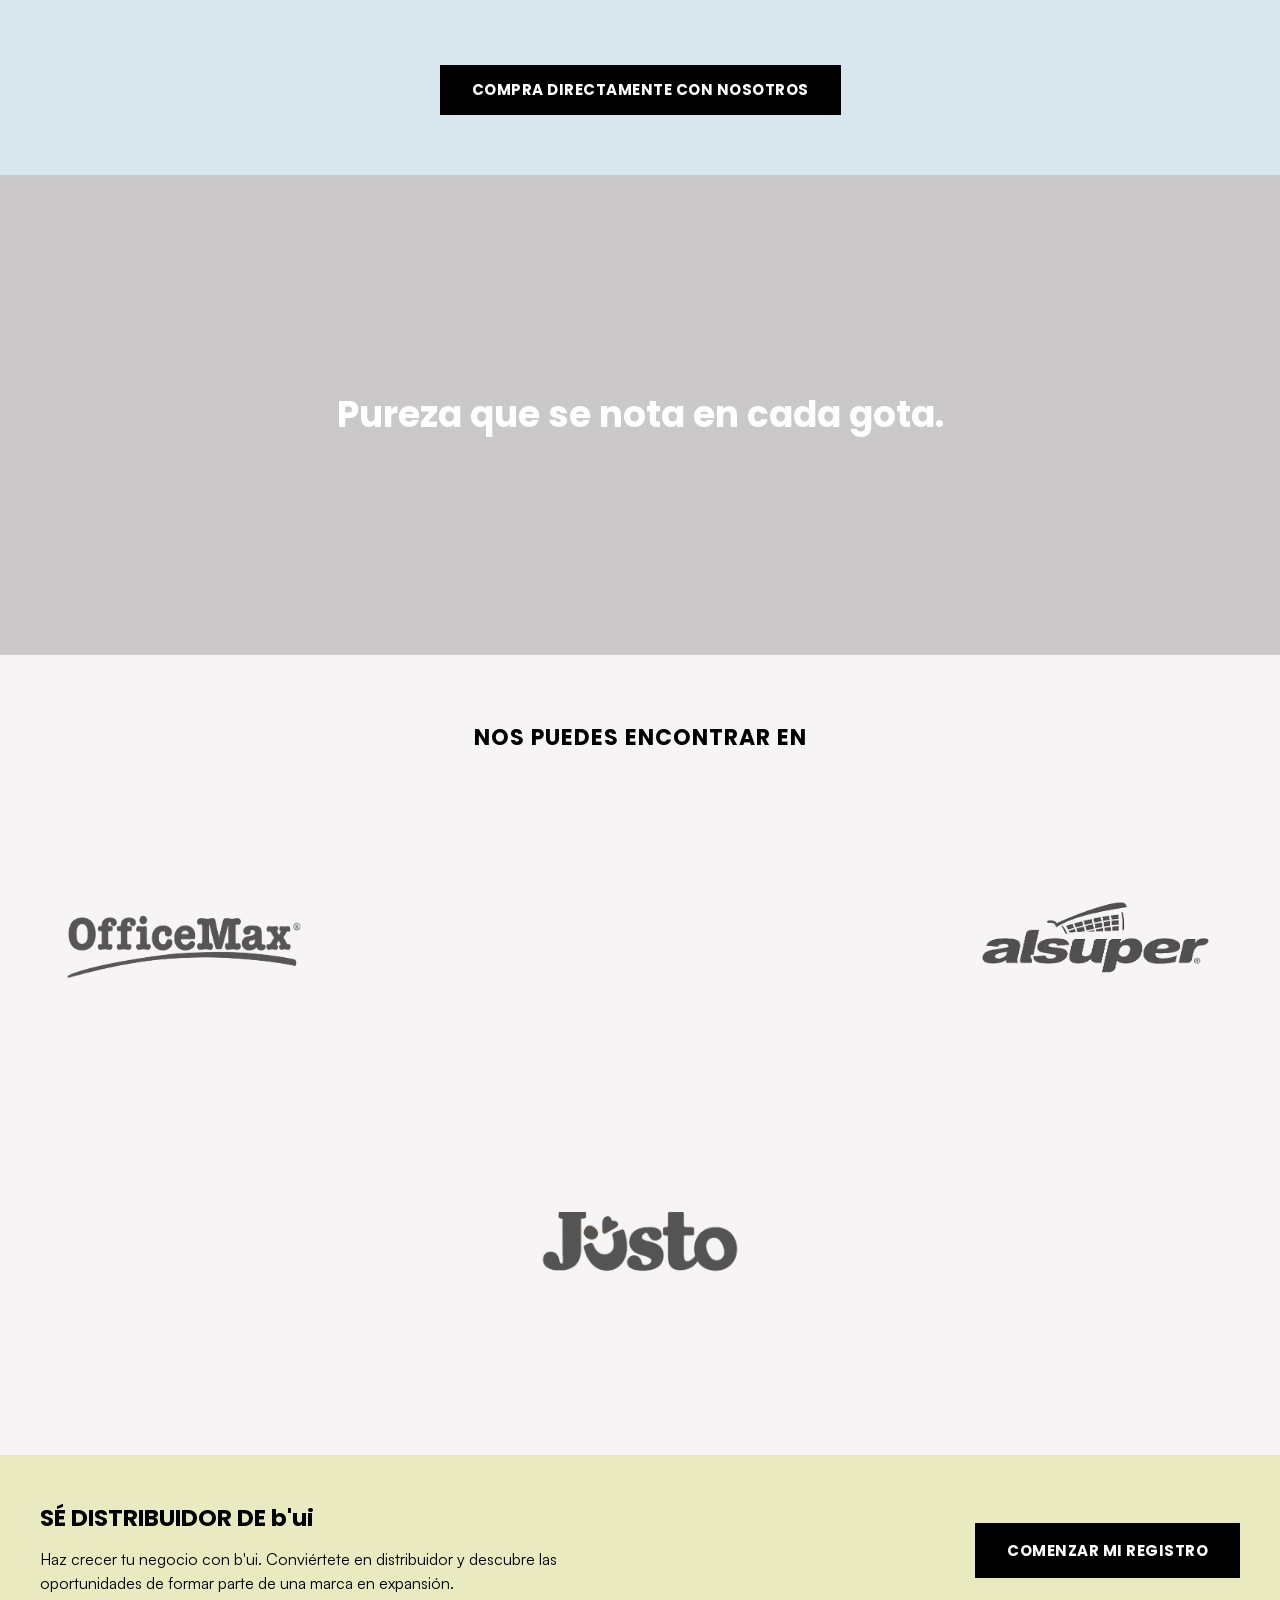
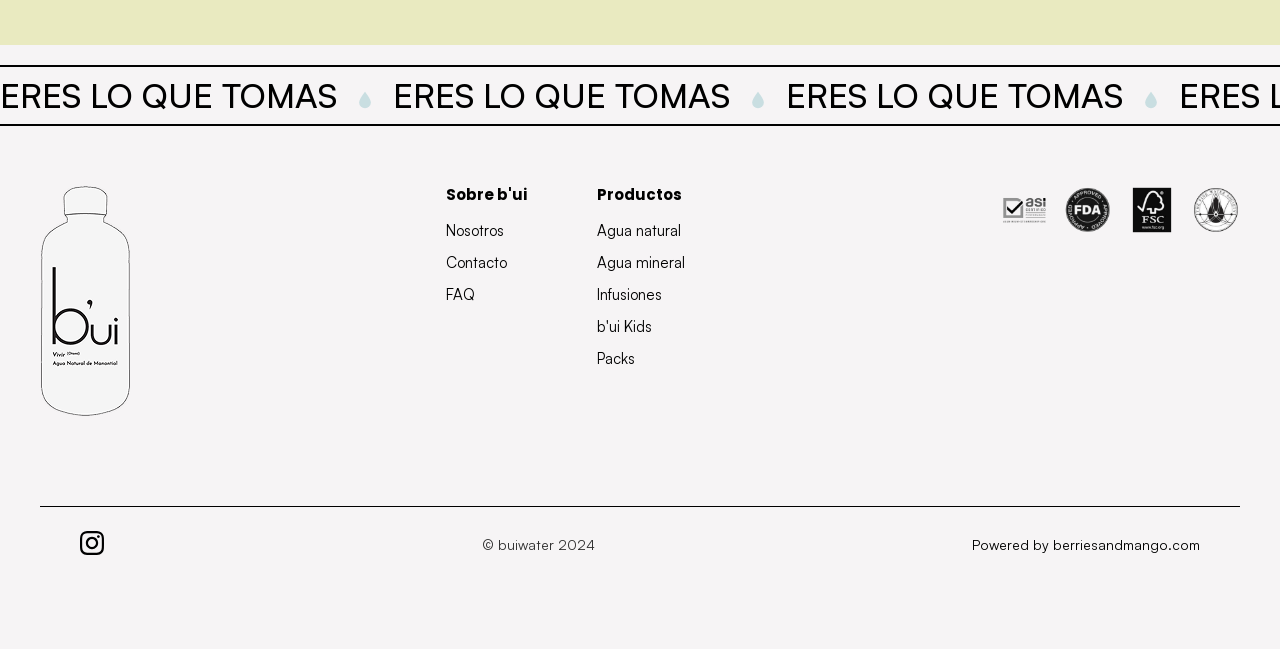
==== commit 4e8f03f1: "Add floating WhatsApp button on all pages, drop it from the footer Round on mobile (<=768px), pill-s" ====
--- a/index.html
+++ b/index.html
@@ -36,7 +36,7 @@
     <link rel="preconnect" href="https://fonts.googleapis.com">
     <link rel="preconnect" href="https://fonts.gstatic.com" crossorigin>
     <link rel="stylesheet" href="https://fonts.googleapis.com/css2?family=Josefin+Sans:wght@400;500;600;700&family=Poppins:wght@400;500;600;700&display=swap">
-    <link rel="stylesheet" href="styles.css?v=20261008c">
+    <link rel="stylesheet" href="styles.css?v=20261008e">
     <!-- Loader clip is the first thing the visitor sees — fetch it at max priority. -->
     <link rel="preload" href="assets/images/bui-loader.webp" as="image" type="image/webp" fetchpriority="high">
     <style>
@@ -373,11 +373,6 @@
 
             <div class="footer__bottom">
                 <div class="footer__social">
-                    <a href="https://wa.me/525610151213" class="footer__social-link" aria-label="WhatsApp">
-                        <svg class="footer__social-icon" viewBox="0 0 24 24" fill="currentColor">
-                            <path d="M17.472 14.382c-.297-.149-1.758-.867-2.03-.967-.273-.099-.471-.148-.67.15-.197.297-.767.966-.94 1.164-.173.199-.347.223-.644.075-.297-.15-1.255-.463-2.39-1.475-.883-.788-1.48-1.761-1.653-2.059-.173-.297-.018-.458.13-.606.134-.133.298-.347.446-.52.149-.174.198-.298.298-.497.099-.198.05-.371-.025-.52-.075-.149-.669-1.612-.916-2.207-.242-.579-.487-.5-.669-.51-.173-.008-.371-.01-.57-.01-.198 0-.52.074-.792.372-.272.297-1.04 1.016-1.04 2.479 0 1.462 1.065 2.875 1.213 3.074.149.198 2.096 3.2 5.077 4.487.709.306 1.262.489 1.694.625.712.227 1.36.195 1.871.118.571-.085 1.758-.719 2.006-1.413.248-.694.248-1.289.173-1.413-.074-.124-.272-.198-.57-.347m-5.421 7.403h-.004a9.87 9.87 0 01-5.031-1.378l-.361-.214-3.741.982.998-3.648-.235-.374a9.86 9.86 0 01-1.51-5.26c.001-5.45 4.436-9.884 9.888-9.884 2.64 0 5.122 1.03 6.988 2.898a9.825 9.825 0 012.893 6.994c-.003 5.45-4.437 9.884-9.885 9.884m8.413-18.297A11.815 11.815 0 0012.05 0C5.495 0 .16 5.335.157 11.892c0 2.096.547 4.142 1.588 5.945L.057 24l6.305-1.654a11.882 11.882 0 005.683 1.448h.005c6.554 0 11.89-5.335 11.893-11.893A11.821 11.821 0 0020.905 3.488"/>
-                        </svg>
-                    </a>
                     <a href="https://instagram.com/buiwater" class="footer__social-link" aria-label="Instagram">
                         <svg class="footer__social-icon" viewBox="0 0 24 24" fill="currentColor">
                             <path d="M12 2.163c3.204 0 3.584.012 4.85.07 3.252.148 4.771 1.691 4.919 4.919.058 1.265.069 1.645.069 4.849 0 3.205-.012 3.584-.069 4.849-.149 3.225-1.664 4.771-4.919 4.919-1.266.058-1.644.07-4.85.07-3.204 0-3.584-.012-4.849-.07-3.26-.149-4.771-1.699-4.919-4.92-.058-1.265-.07-1.644-.07-4.849 0-3.204.013-3.583.07-4.849.149-3.227 1.664-4.771 4.919-4.919 1.266-.057 1.645-.069 4.849-.069zm0-2.163c-3.259 0-3.667.014-4.947.072-4.358.2-6.78 2.618-6.98 6.98-.059 1.281-.073 1.689-.073 4.948 0 3.259.014 3.668.072 4.948.2 4.358 2.618 6.78 6.98 6.98 1.281.058 1.689.072 4.948.072 3.259 0 3.668-.014 4.948-.072 4.354-.2 6.782-2.618 6.979-6.98.059-1.28.073-1.689.073-4.948 0-3.259-.014-3.667-.072-4.947-.196-4.354-2.617-6.78-6.979-6.98-1.281-.059-1.69-.073-4.949-.073zm0 5.838c-3.403 0-6.162 2.759-6.162 6.162s2.759 6.163 6.162 6.163 6.162-2.759 6.162-6.163c0-3.403-2.759-6.162-6.162-6.162zm0 10.162c-2.209 0-4-1.79-4-4 0-2.209 1.791-4 4-4s4 1.791 4 4c0 2.21-1.791 4-4 4zm6.406-11.845c-.796 0-1.441.645-1.441 1.44s.645 1.44 1.441 1.44c.795 0 1.439-.645 1.439-1.44s-.644-1.44-1.439-1.44z"/>
@@ -390,5 +385,10 @@
         </div>
     </footer>
 
+    <a class="wa-float" href="https://wa.me/525610151213?text=Hola%2C%20me%20gustar%C3%ADa%20recibir%20m%C3%A1s%20informaci%C3%B3n%20sobre%20b%27ui." target="_blank" rel="noopener" aria-label="Escríbenos por WhatsApp">
+        <svg class="wa-float__icon" viewBox="0 0 24 24" fill="currentColor" aria-hidden="true"><path d="M17.472 14.382c-.297-.149-1.758-.867-2.03-.967-.273-.099-.471-.148-.67.15-.197.297-.767.966-.94 1.164-.173.199-.347.223-.644.075-.297-.15-1.255-.463-2.39-1.475-.883-.788-1.48-1.761-1.653-2.059-.173-.297-.018-.458.13-.606.134-.133.298-.347.446-.52.149-.174.198-.298.298-.497.099-.198.05-.371-.025-.52-.075-.149-.669-1.612-.916-2.207-.242-.579-.487-.5-.669-.51-.173-.008-.371-.01-.57-.01-.198 0-.52.074-.792.372-.272.297-1.04 1.016-1.04 2.479 0 1.462 1.065 2.875 1.213 3.074.149.198 2.096 3.2 5.077 4.487.709.306 1.262.489 1.694.625.712.227 1.36.195 1.871.118.571-.085 1.758-.719 2.006-1.413.248-.694.248-1.289.173-1.413-.074-.124-.272-.198-.57-.347m-5.421 7.403h-.004a9.87 9.87 0 01-5.031-1.378l-.361-.214-3.741.982.998-3.648-.235-.374a9.86 9.86 0 01-1.51-5.26c.001-5.45 4.436-9.884 9.888-9.884 2.64 0 5.122 1.03 6.988 2.898a9.825 9.825 0 012.893 6.994c-.003 5.45-4.437 9.884-9.885 9.884m8.413-18.297A11.815 11.815 0 0012.05 0C5.495 0 .16 5.335.157 11.892c0 2.096.547 4.142 1.588 5.945L.057 24l6.305-1.654a11.882 11.882 0 005.683 1.448h.005c6.554 0 11.89-5.335 11.893-11.893A11.821 11.821 0 0020.905 3.488"/></svg>
+        <span class="wa-float__label">WHATSAPP</span>
+    </a>
+
 </body>
 </html>
--- a/styles.css
+++ b/styles.css
@@ -1,24 +1,25 @@
 
-@import url("assets/fonts/fonts.css?v=20261008c");
-@import url("assets/blocks/loader.css?v=20261008c");
-@import url("assets/blocks/page.css?v=20261008c");
-@import url("assets/blocks/header.css?v=20261008c");
-@import url("assets/blocks/hero.css?v=20261008c");
-@import url("assets/blocks/marquee.css?v=20261008c");
-@import url("assets/blocks/presentaciones.css?v=20261008c");
-@import url("assets/blocks/categorias.css?v=20261008c");
-@import url("assets/blocks/conoce.css?v=20261008c");
-@import url("assets/blocks/propiedades.css?v=20261008c");
-@import url("assets/blocks/productos.css?v=20261008c");
-@import url("assets/blocks/showcase.css?v=20261008c");
-@import url("assets/blocks/encuentra.css?v=20261008c");
-@import url("assets/blocks/distribuidor.css?v=20261008c");
-@import url("assets/blocks/tagline.css?v=20261008c");
-@import url("assets/blocks/sobre.css?v=20261008c");
-@import url("assets/blocks/producto.css?v=20261008c");
-@import url("assets/blocks/kids.css?v=20261008c");
-@import url("assets/blocks/contacto.css?v=20261008c");
-@import url("assets/blocks/footer.css?v=20261008c");
+@import url("assets/fonts/fonts.css?v=20261008e");
+@import url("assets/blocks/loader.css?v=20261008e");
+@import url("assets/blocks/page.css?v=20261008e");
+@import url("assets/blocks/header.css?v=20261008e");
+@import url("assets/blocks/hero.css?v=20261008e");
+@import url("assets/blocks/marquee.css?v=20261008e");
+@import url("assets/blocks/presentaciones.css?v=20261008e");
+@import url("assets/blocks/categorias.css?v=20261008e");
+@import url("assets/blocks/conoce.css?v=20261008e");
+@import url("assets/blocks/propiedades.css?v=20261008e");
+@import url("assets/blocks/productos.css?v=20261008e");
+@import url("assets/blocks/showcase.css?v=20261008e");
+@import url("assets/blocks/encuentra.css?v=20261008e");
+@import url("assets/blocks/distribuidor.css?v=20261008e");
+@import url("assets/blocks/tagline.css?v=20261008e");
+@import url("assets/blocks/sobre.css?v=20261008e");
+@import url("assets/blocks/producto.css?v=20261008e");
+@import url("assets/blocks/kids.css?v=20261008e");
+@import url("assets/blocks/contacto.css?v=20261008e");
+@import url("assets/blocks/footer.css?v=20261008e");
 /* Load last: titles Poppins, body/UI Josefin (menu) */
-@import url("assets/blocks/typography.css?v=20261008c");
-@import url("assets/blocks/reveal.css?v=20261008c");
+@import url("assets/blocks/typography.css?v=20261008e");
+@import url("assets/blocks/reveal.css?v=20261008e");
+@import url("assets/blocks/whatsapp.css?v=20261008e");
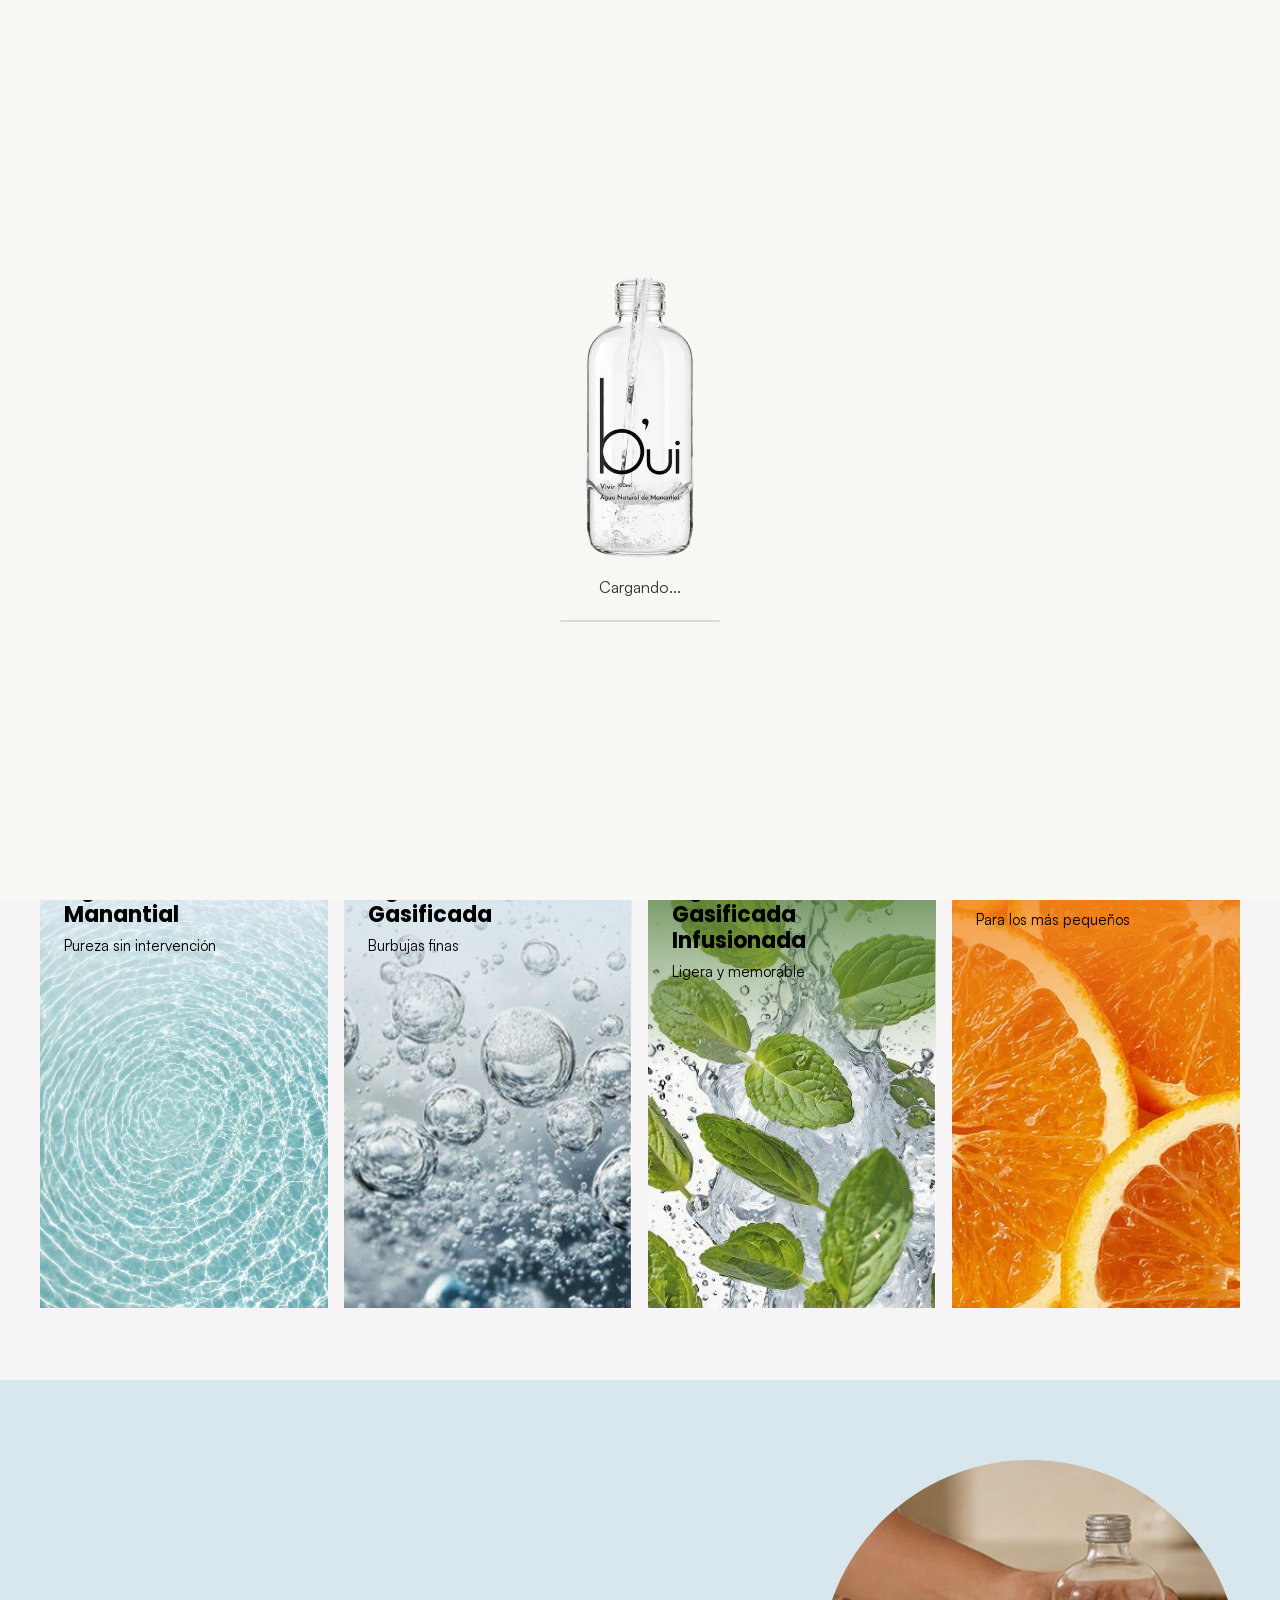
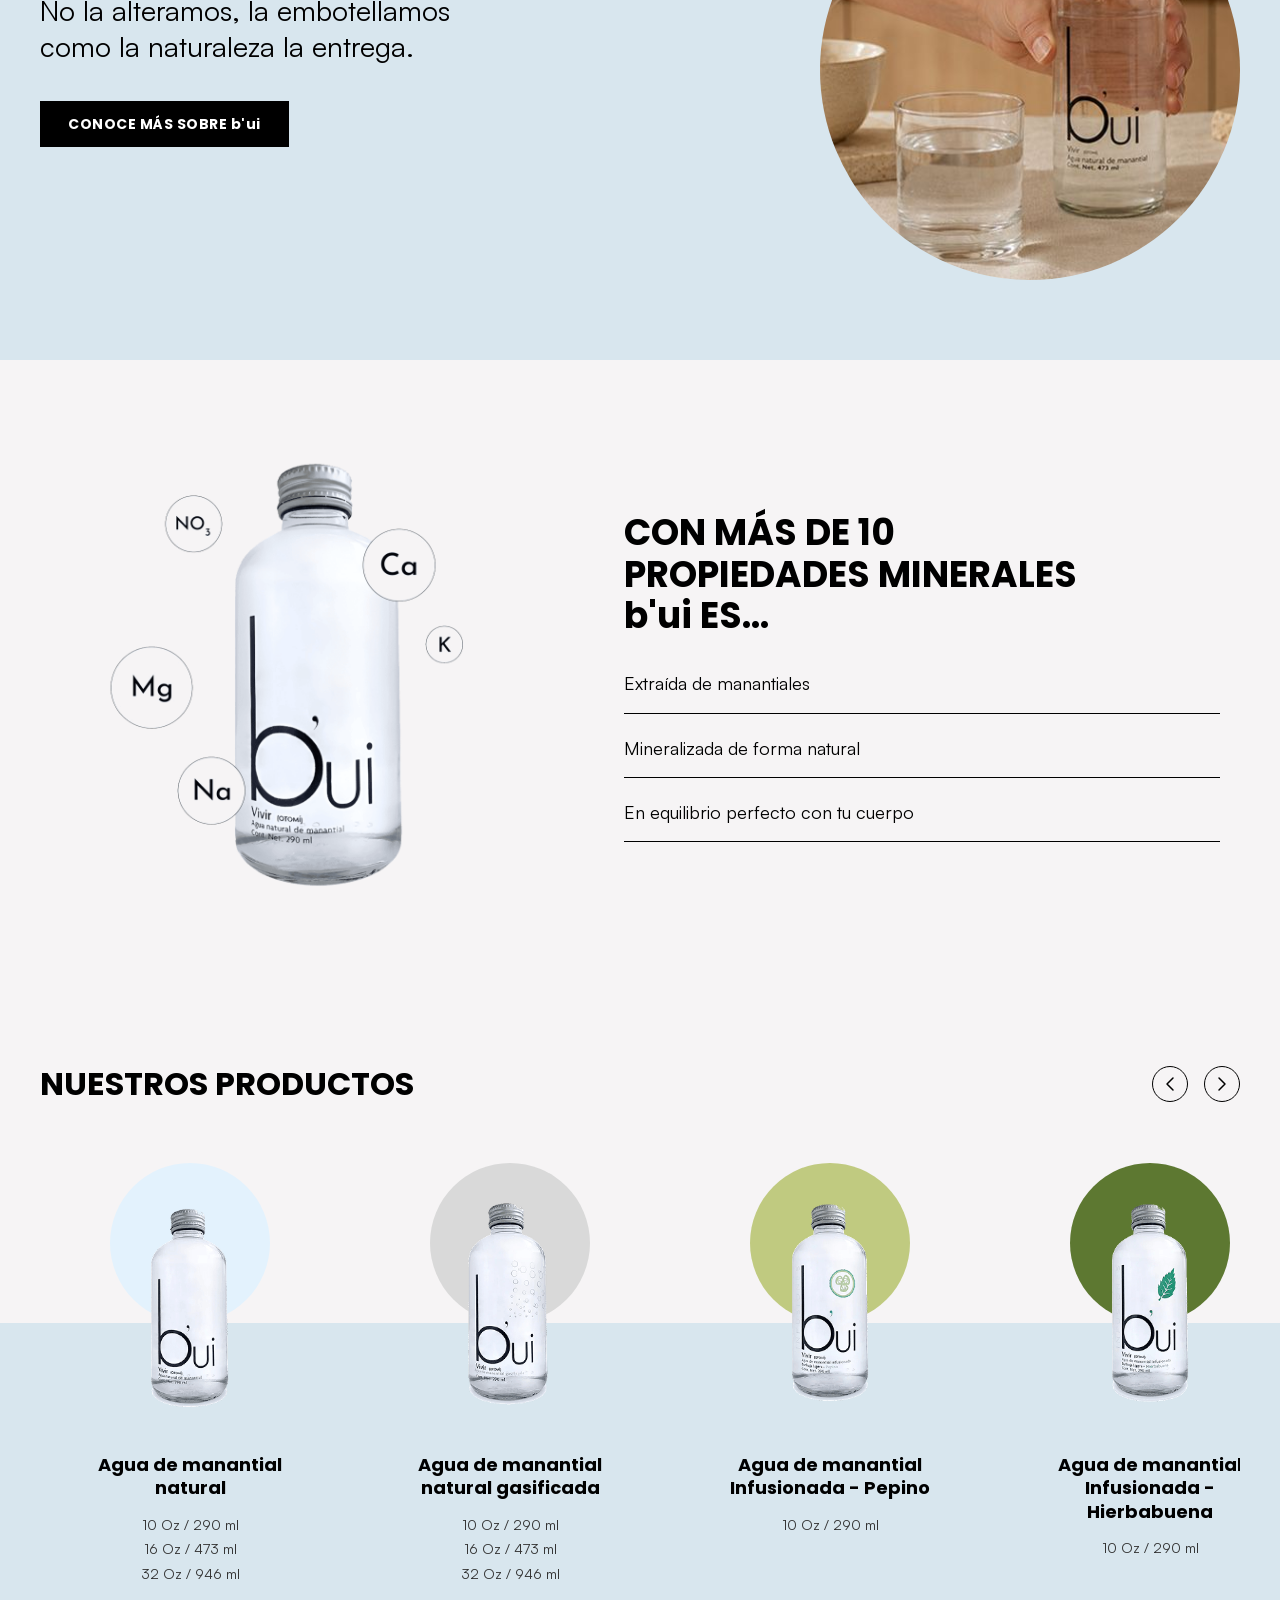
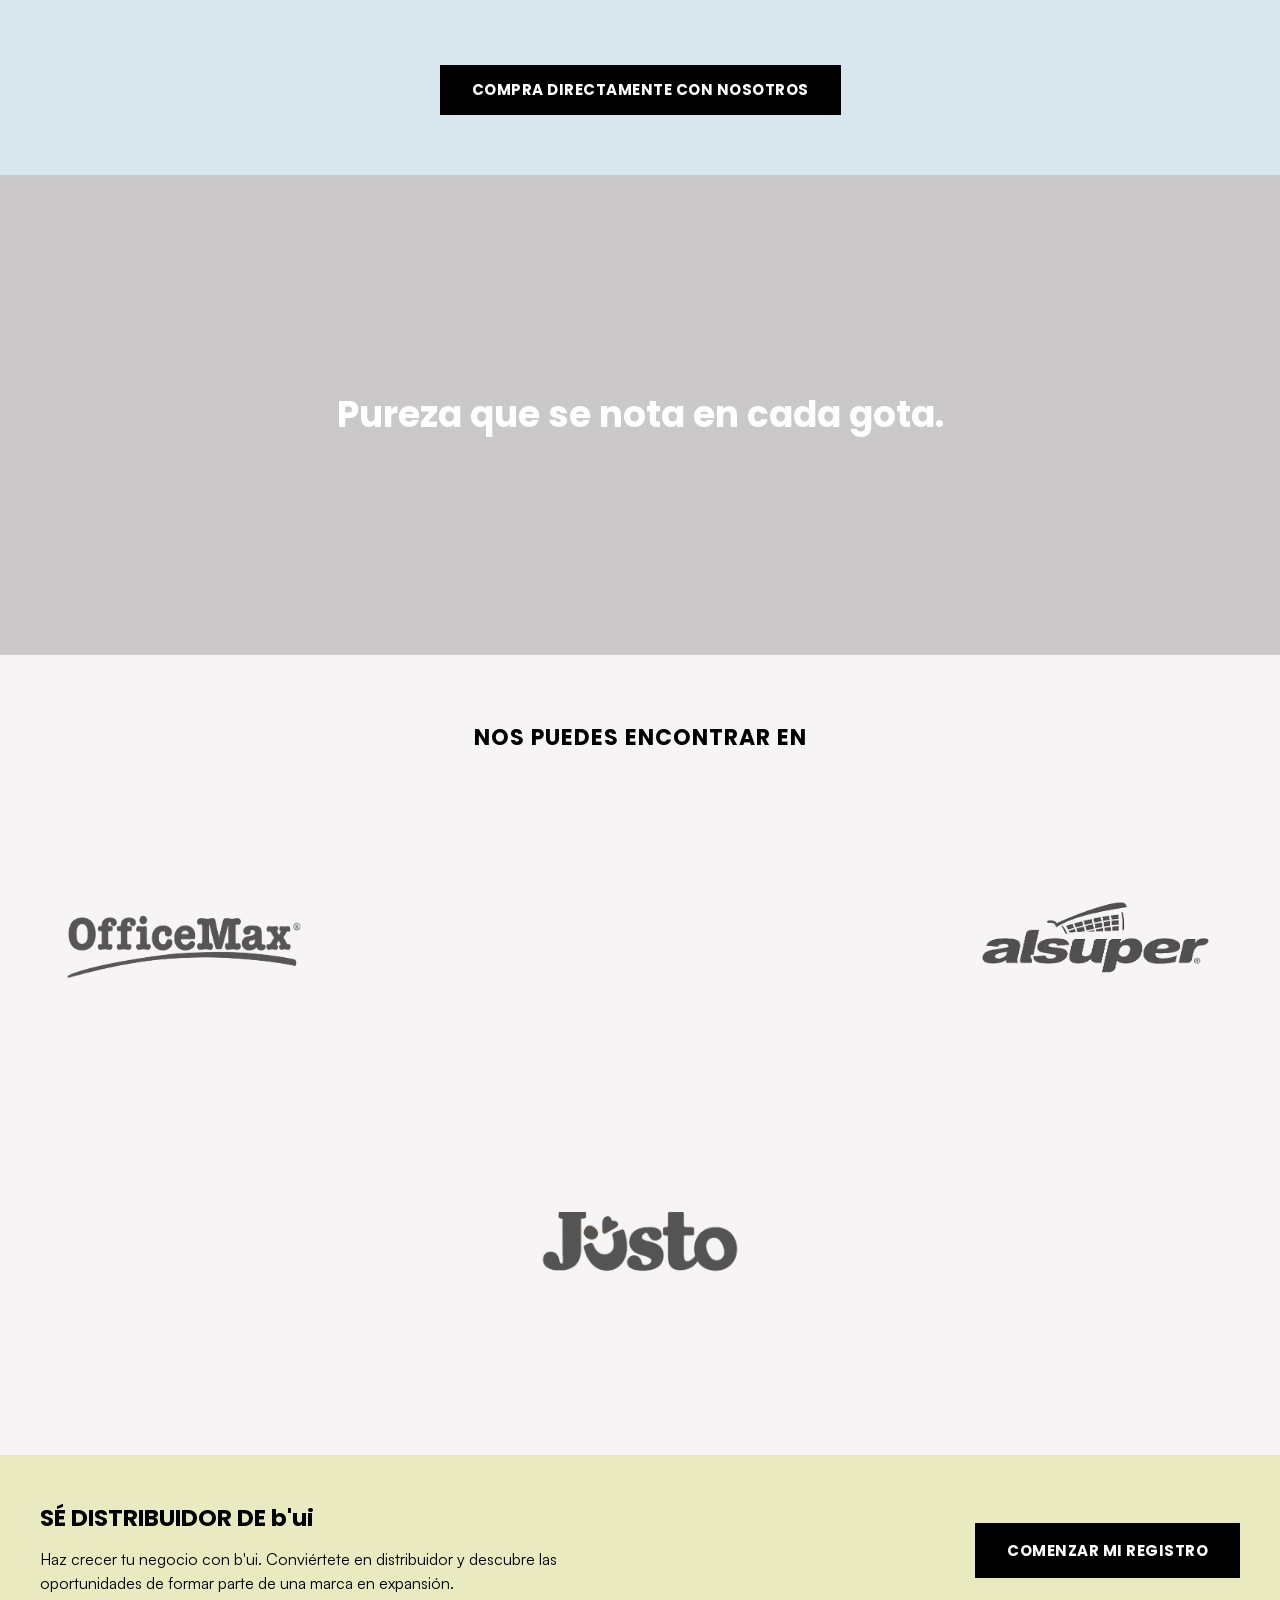
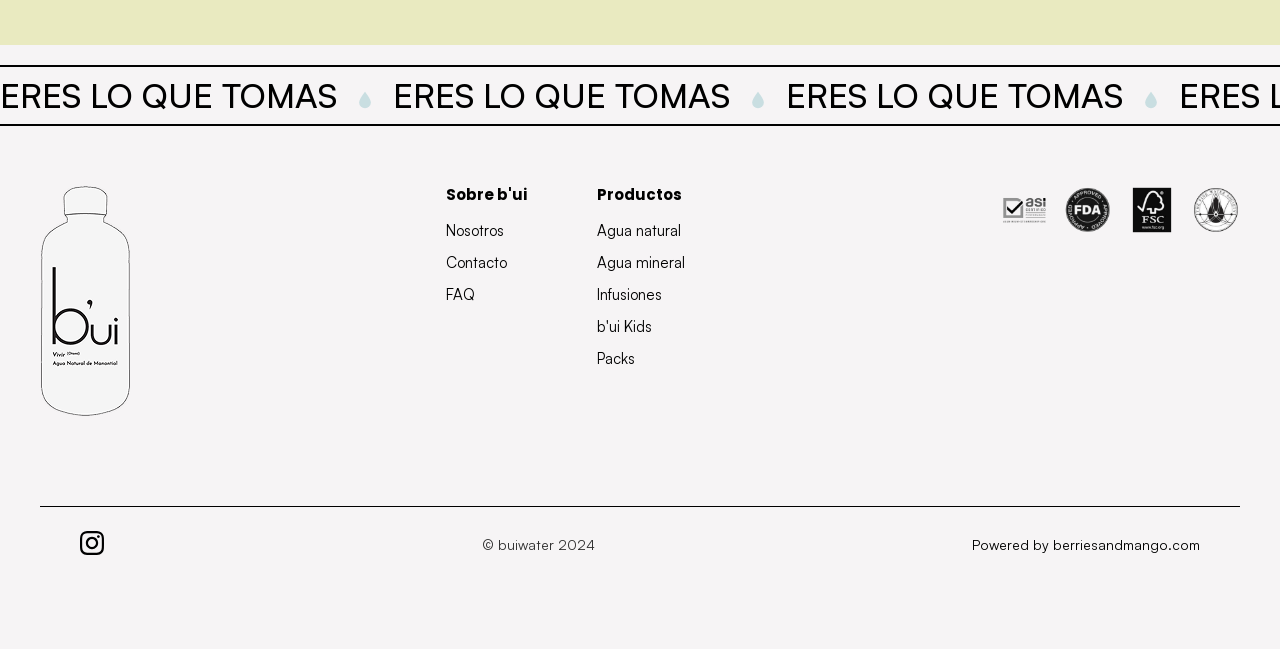
==== commit 6e9e4256: "Make the floating WhatsApp button's logo and label transparent Rebuilt the button as an SVG whose gr" ====
--- a/index.html
+++ b/index.html
@@ -36,7 +36,7 @@
     <link rel="preconnect" href="https://fonts.googleapis.com">
     <link rel="preconnect" href="https://fonts.gstatic.com" crossorigin>
     <link rel="stylesheet" href="https://fonts.googleapis.com/css2?family=Josefin+Sans:wght@400;500;600;700&family=Poppins:wght@400;500;600;700&display=swap">
-    <link rel="stylesheet" href="styles.css?v=20261008e">
+    <link rel="stylesheet" href="styles.css?v=20261008f">
     <!-- Loader clip is the first thing the visitor sees — fetch it at max priority. -->
     <link rel="preload" href="assets/images/bui-loader.webp" as="image" type="image/webp" fetchpriority="high">
     <style>
@@ -386,8 +386,8 @@
     </footer>
 
     <a class="wa-float" href="https://wa.me/525610151213?text=Hola%2C%20me%20gustar%C3%ADa%20recibir%20m%C3%A1s%20informaci%C3%B3n%20sobre%20b%27ui." target="_blank" rel="noopener" aria-label="Escríbenos por WhatsApp">
-        <svg class="wa-float__icon" viewBox="0 0 24 24" fill="currentColor" aria-hidden="true"><path d="M17.472 14.382c-.297-.149-1.758-.867-2.03-.967-.273-.099-.471-.148-.67.15-.197.297-.767.966-.94 1.164-.173.199-.347.223-.644.075-.297-.15-1.255-.463-2.39-1.475-.883-.788-1.48-1.761-1.653-2.059-.173-.297-.018-.458.13-.606.134-.133.298-.347.446-.52.149-.174.198-.298.298-.497.099-.198.05-.371-.025-.52-.075-.149-.669-1.612-.916-2.207-.242-.579-.487-.5-.669-.51-.173-.008-.371-.01-.57-.01-.198 0-.52.074-.792.372-.272.297-1.04 1.016-1.04 2.479 0 1.462 1.065 2.875 1.213 3.074.149.198 2.096 3.2 5.077 4.487.709.306 1.262.489 1.694.625.712.227 1.36.195 1.871.118.571-.085 1.758-.719 2.006-1.413.248-.694.248-1.289.173-1.413-.074-.124-.272-.198-.57-.347m-5.421 7.403h-.004a9.87 9.87 0 01-5.031-1.378l-.361-.214-3.741.982.998-3.648-.235-.374a9.86 9.86 0 01-1.51-5.26c.001-5.45 4.436-9.884 9.888-9.884 2.64 0 5.122 1.03 6.988 2.898a9.825 9.825 0 012.893 6.994c-.003 5.45-4.437 9.884-9.885 9.884m8.413-18.297A11.815 11.815 0 0012.05 0C5.495 0 .16 5.335.157 11.892c0 2.096.547 4.142 1.588 5.945L.057 24l6.305-1.654a11.882 11.882 0 005.683 1.448h.005c6.554 0 11.89-5.335 11.893-11.893A11.821 11.821 0 0020.905 3.488"/></svg>
-        <span class="wa-float__label">WHATSAPP</span>
+        <svg class="wa-float__svg wa-float__svg--pill" width="167.16" height="52" viewBox="0 0 167.16 52" aria-hidden="true" focusable="false"><defs><mask id="waMaskPill" maskUnits="userSpaceOnUse" x="0" y="0" width="167.16" height="52"><rect width="167.16" height="52" rx="26" fill="#fff"/><path transform="translate(20 14)" fill="#000" d="M17.472 14.382c-.297-.149-1.758-.867-2.03-.967-.273-.099-.471-.148-.67.15-.197.297-.767.966-.94 1.164-.173.199-.347.223-.644.075-.297-.15-1.255-.463-2.39-1.475-.883-.788-1.48-1.761-1.653-2.059-.173-.297-.018-.458.13-.606.134-.133.298-.347.446-.52.149-.174.198-.298.298-.497.099-.198.05-.371-.025-.52-.075-.149-.669-1.612-.916-2.207-.242-.579-.487-.5-.669-.51-.173-.008-.371-.01-.57-.01-.198 0-.52.074-.792.372-.272.297-1.04 1.016-1.04 2.479 0 1.462 1.065 2.875 1.213 3.074.149.198 2.096 3.2 5.077 4.487.709.306 1.262.489 1.694.625.712.227 1.36.195 1.871.118.571-.085 1.758-.719 2.006-1.413.248-.694.248-1.289.173-1.413-.074-.124-.272-.198-.57-.347m-5.421 7.403h-.004a9.87 9.87 0 01-5.031-1.378l-.361-.214-3.741.982.998-3.648-.235-.374a9.86 9.86 0 01-1.51-5.26c.001-5.45 4.436-9.884 9.888-9.884 2.64 0 5.122 1.03 6.988 2.898a9.825 9.825 0 012.893 6.994c-.003 5.45-4.437 9.884-9.885 9.884m8.413-18.297A11.815 11.815 0 0012.05 0C5.495 0 .16 5.335.157 11.892c0 2.096.547 4.142 1.588 5.945L.057 24l6.305-1.654a11.882 11.882 0 005.683 1.448h.005c6.554 0 11.89-5.335 11.893-11.893A11.821 11.821 0 0020.905 3.488"/><path transform="translate(54 31.29)" fill="#000" d="M15.42 -10.53 12.67 0H9.57L7.89 -6.93L6.15 0H3.04L0.38 -10.53H3.12L4.63 -2.86L6.51 -10.53H9.33L11.13 -2.86L12.66 -10.53Z M26.33 -10.53V0H23.77V-4.33H19.78V0H17.21V-10.53H19.78V-6.4H23.77V-10.53Z M35.23 -1.86H31.3L30.67 0H27.98L31.8 -10.53H34.77L38.58 0H35.86ZM34.57 -3.84 33.27 -7.69 31.98 -3.84Z M47.8 -10.53V-8.47H45.02V0H42.45V-8.47H39.66V-10.53Z M49.3 -3.15H52.02Q52.09 -2.56 52.43 -2.26Q52.77 -1.95 53.33 -1.95Q53.9 -1.95 54.23 -2.21Q54.56 -2.48 54.56 -2.94Q54.56 -3.33 54.3 -3.58Q54.03 -3.84 53.65 -4Q53.27 -4.17 52.56 -4.38Q51.55 -4.69 50.9 -5.01Q50.25 -5.33 49.79 -5.94Q49.32 -6.55 49.32 -7.54Q49.32 -9.01 50.39 -9.85Q51.45 -10.68 53.16 -10.68Q54.91 -10.68 55.97 -9.85Q57.03 -9.01 57.11 -7.53H54.34Q54.3 -8.04 53.96 -8.33Q53.62 -8.62 53.08 -8.62Q52.61 -8.62 52.33 -8.38Q52.04 -8.13 52.04 -7.67Q52.04 -7.15 52.52 -6.87Q53 -6.58 54.02 -6.25Q55.04 -5.91 55.68 -5.59Q56.31 -5.28 56.78 -4.68Q57.24 -4.08 57.24 -3.13Q57.24 -2.23 56.79 -1.5Q56.33 -0.77 55.46 -0.33Q54.59 0.1 53.41 0.1Q52.25 0.1 51.34 -0.27Q50.42 -0.65 49.87 -1.38Q49.32 -2.11 49.3 -3.15Z M65.88 -1.86H61.95L61.31 0H58.63L62.44 -10.53H65.41L69.22 0H66.5ZM65.22 -3.84 63.91 -7.69 62.62 -3.84Z M75.03 -3.78H73.44V0H70.88V-10.53H75.03Q76.29 -10.53 77.16 -10.09Q78.03 -9.66 78.46 -8.89Q78.9 -8.13 78.9 -7.14Q78.9 -6.22 78.48 -5.47Q78.06 -4.71 77.19 -4.25Q76.32 -3.78 75.03 -3.78ZM76.29 -7.14Q76.29 -7.77 75.93 -8.11Q75.57 -8.46 74.83 -8.46H73.44V-5.82H74.83Q75.57 -5.82 75.93 -6.16Q76.29 -6.51 76.29 -7.14Z M84.89 -3.78H83.3V0H80.73V-10.53H84.89Q86.15 -10.53 87.02 -10.09Q87.89 -9.66 88.32 -8.89Q88.76 -8.13 88.76 -7.14Q88.76 -6.22 88.34 -5.47Q87.92 -4.71 87.05 -4.25Q86.18 -3.78 84.89 -3.78ZM86.15 -7.14Q86.15 -7.77 85.79 -8.11Q85.43 -8.46 84.69 -8.46H83.3V-5.82H84.69Q85.43 -5.82 85.79 -6.16Q86.15 -6.51 86.15 -7.14Z"/></mask></defs><rect class="wa-float__shape" width="167.16" height="52" rx="26" mask="url(#waMaskPill)"/></svg>
+        <svg class="wa-float__svg wa-float__svg--round" width="56" height="56" viewBox="0 0 56 56" aria-hidden="true" focusable="false"><defs><mask id="waMaskRound" maskUnits="userSpaceOnUse" x="0" y="0" width="56" height="56"><circle cx="28" cy="28" r="28" fill="#fff"/><path transform="translate(13 13) scale(1.25)" fill="#000" d="M17.472 14.382c-.297-.149-1.758-.867-2.03-.967-.273-.099-.471-.148-.67.15-.197.297-.767.966-.94 1.164-.173.199-.347.223-.644.075-.297-.15-1.255-.463-2.39-1.475-.883-.788-1.48-1.761-1.653-2.059-.173-.297-.018-.458.13-.606.134-.133.298-.347.446-.52.149-.174.198-.298.298-.497.099-.198.05-.371-.025-.52-.075-.149-.669-1.612-.916-2.207-.242-.579-.487-.5-.669-.51-.173-.008-.371-.01-.57-.01-.198 0-.52.074-.792.372-.272.297-1.04 1.016-1.04 2.479 0 1.462 1.065 2.875 1.213 3.074.149.198 2.096 3.2 5.077 4.487.709.306 1.262.489 1.694.625.712.227 1.36.195 1.871.118.571-.085 1.758-.719 2.006-1.413.248-.694.248-1.289.173-1.413-.074-.124-.272-.198-.57-.347m-5.421 7.403h-.004a9.87 9.87 0 01-5.031-1.378l-.361-.214-3.741.982.998-3.648-.235-.374a9.86 9.86 0 01-1.51-5.26c.001-5.45 4.436-9.884 9.888-9.884 2.64 0 5.122 1.03 6.988 2.898a9.825 9.825 0 012.893 6.994c-.003 5.45-4.437 9.884-9.885 9.884m8.413-18.297A11.815 11.815 0 0012.05 0C5.495 0 .16 5.335.157 11.892c0 2.096.547 4.142 1.588 5.945L.057 24l6.305-1.654a11.882 11.882 0 005.683 1.448h.005c6.554 0 11.89-5.335 11.893-11.893A11.821 11.821 0 0020.905 3.488"/></mask></defs><circle class="wa-float__shape" cx="28" cy="28" r="28" mask="url(#waMaskRound)"/></svg>
     </a>
 
 </body>
--- a/styles.css
+++ b/styles.css
@@ -1,25 +1,25 @@
 
-@import url("assets/fonts/fonts.css?v=20261008e");
-@import url("assets/blocks/loader.css?v=20261008e");
-@import url("assets/blocks/page.css?v=20261008e");
-@import url("assets/blocks/header.css?v=20261008e");
-@import url("assets/blocks/hero.css?v=20261008e");
-@import url("assets/blocks/marquee.css?v=20261008e");
-@import url("assets/blocks/presentaciones.css?v=20261008e");
-@import url("assets/blocks/categorias.css?v=20261008e");
-@import url("assets/blocks/conoce.css?v=20261008e");
-@import url("assets/blocks/propiedades.css?v=20261008e");
-@import url("assets/blocks/productos.css?v=20261008e");
-@import url("assets/blocks/showcase.css?v=20261008e");
-@import url("assets/blocks/encuentra.css?v=20261008e");
-@import url("assets/blocks/distribuidor.css?v=20261008e");
-@import url("assets/blocks/tagline.css?v=20261008e");
-@import url("assets/blocks/sobre.css?v=20261008e");
-@import url("assets/blocks/producto.css?v=20261008e");
-@import url("assets/blocks/kids.css?v=20261008e");
-@import url("assets/blocks/contacto.css?v=20261008e");
-@import url("assets/blocks/footer.css?v=20261008e");
+@import url("assets/fonts/fonts.css?v=20261008f");
+@import url("assets/blocks/loader.css?v=20261008f");
+@import url("assets/blocks/page.css?v=20261008f");
+@import url("assets/blocks/header.css?v=20261008f");
+@import url("assets/blocks/hero.css?v=20261008f");
+@import url("assets/blocks/marquee.css?v=20261008f");
+@import url("assets/blocks/presentaciones.css?v=20261008f");
+@import url("assets/blocks/categorias.css?v=20261008f");
+@import url("assets/blocks/conoce.css?v=20261008f");
+@import url("assets/blocks/propiedades.css?v=20261008f");
+@import url("assets/blocks/productos.css?v=20261008f");
+@import url("assets/blocks/showcase.css?v=20261008f");
+@import url("assets/blocks/encuentra.css?v=20261008f");
+@import url("assets/blocks/distribuidor.css?v=20261008f");
+@import url("assets/blocks/tagline.css?v=20261008f");
+@import url("assets/blocks/sobre.css?v=20261008f");
+@import url("assets/blocks/producto.css?v=20261008f");
+@import url("assets/blocks/kids.css?v=20261008f");
+@import url("assets/blocks/contacto.css?v=20261008f");
+@import url("assets/blocks/footer.css?v=20261008f");
 /* Load last: titles Poppins, body/UI Josefin (menu) */
-@import url("assets/blocks/typography.css?v=20261008e");
-@import url("assets/blocks/reveal.css?v=20261008e");
-@import url("assets/blocks/whatsapp.css?v=20261008e");
+@import url("assets/blocks/typography.css?v=20261008f");
+@import url("assets/blocks/reveal.css?v=20261008f");
+@import url("assets/blocks/whatsapp.css?v=20261008f");
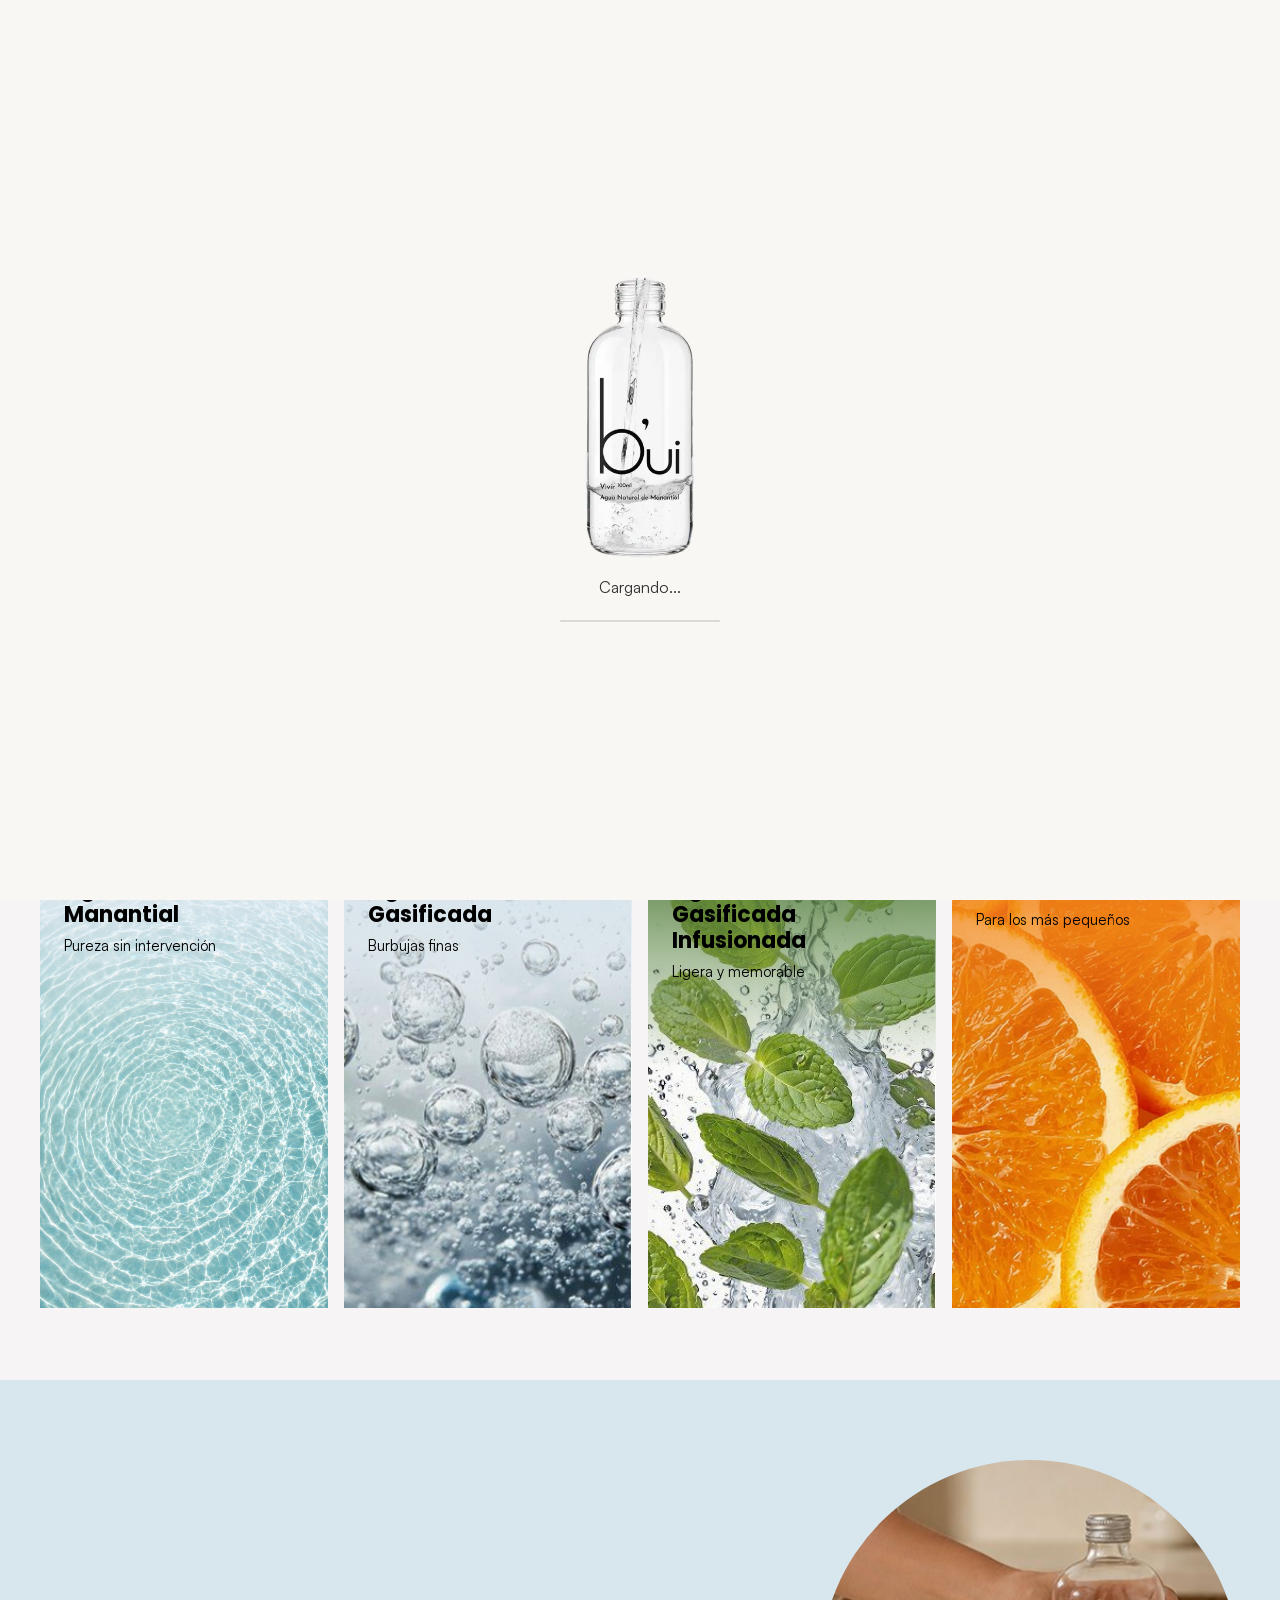
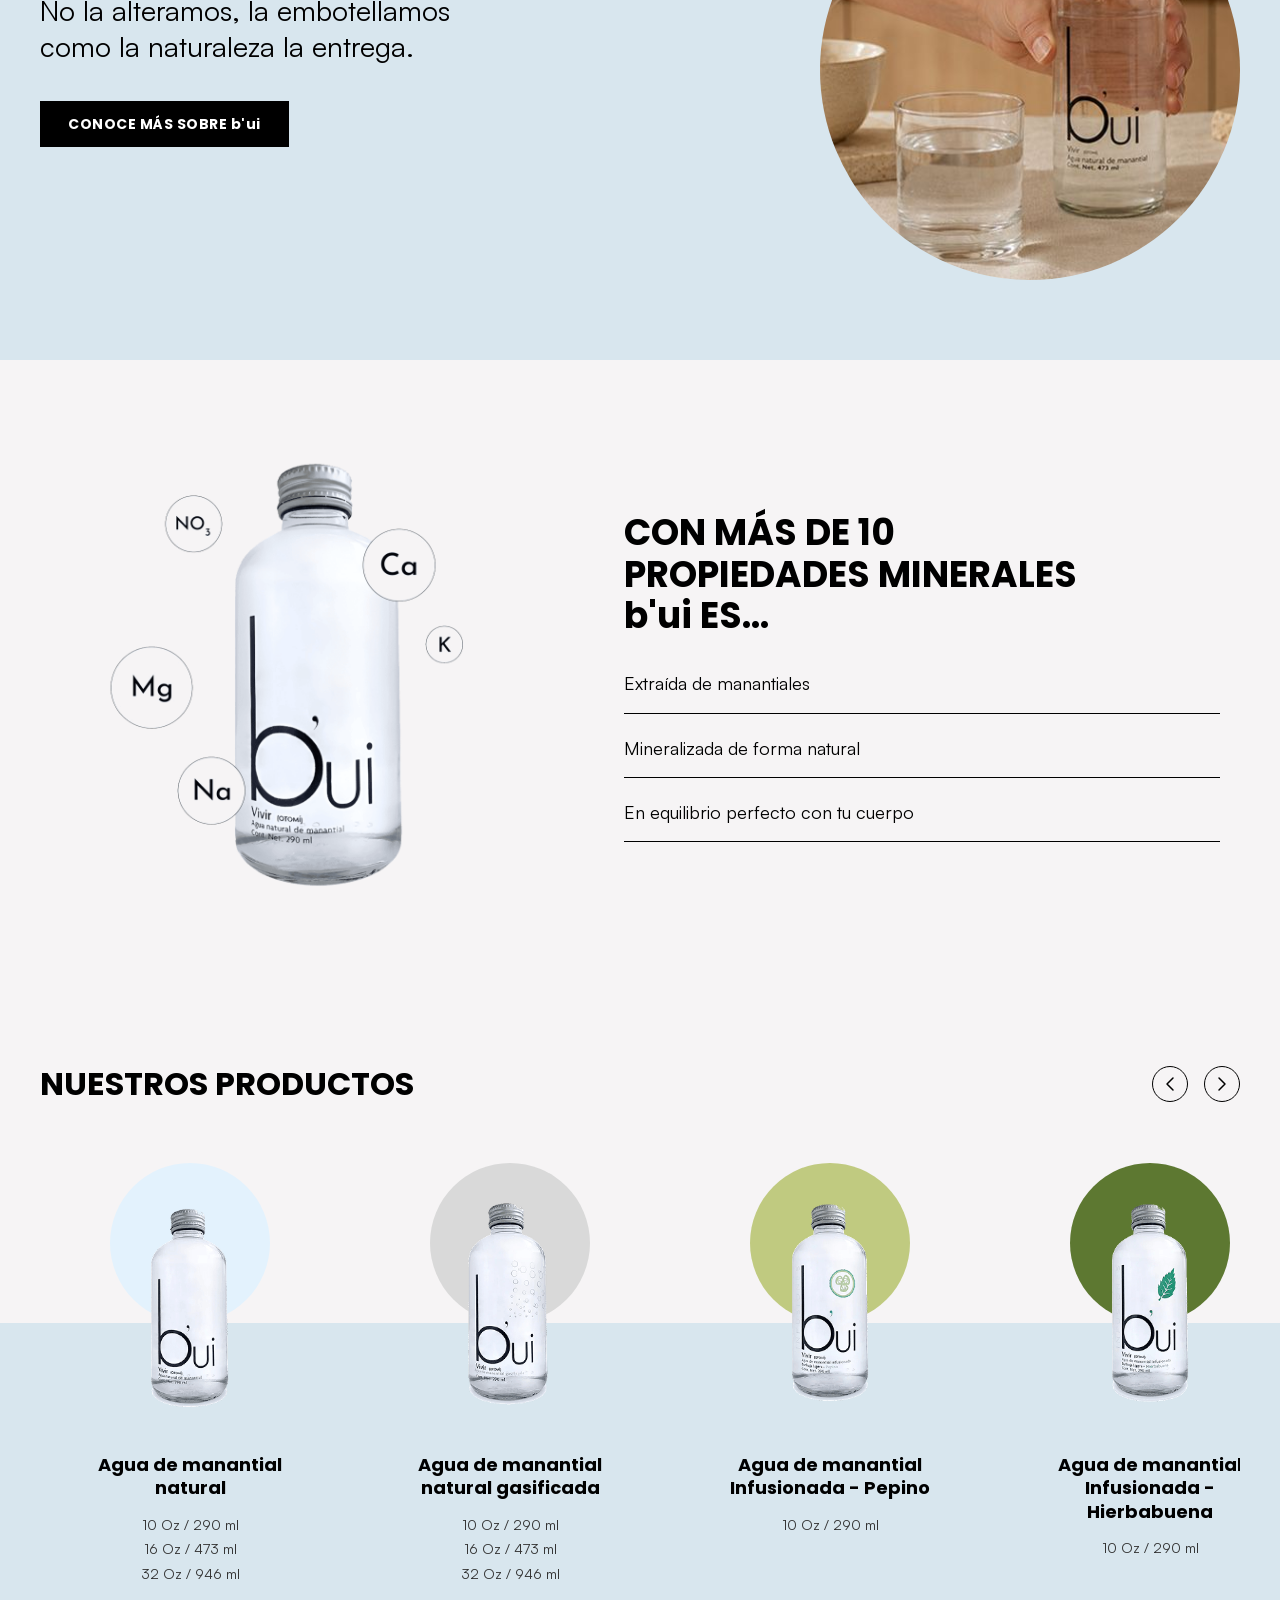
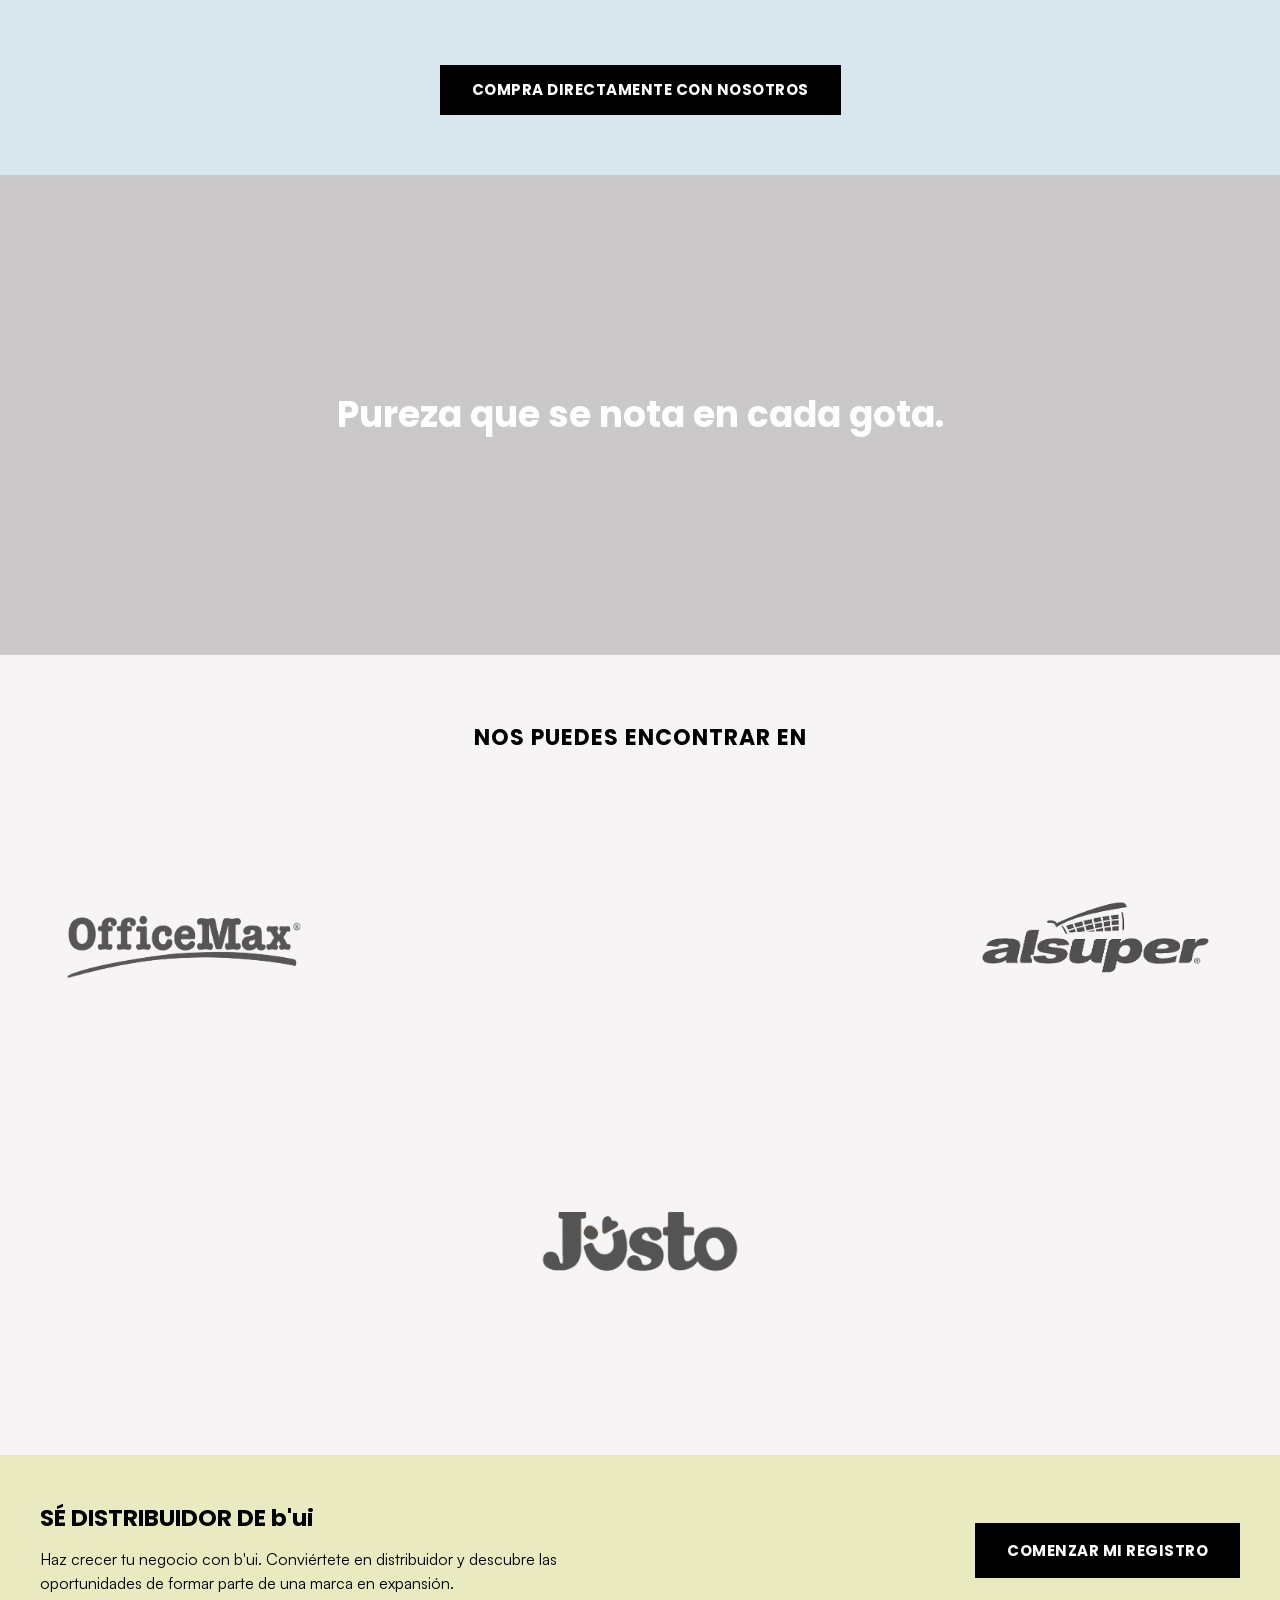
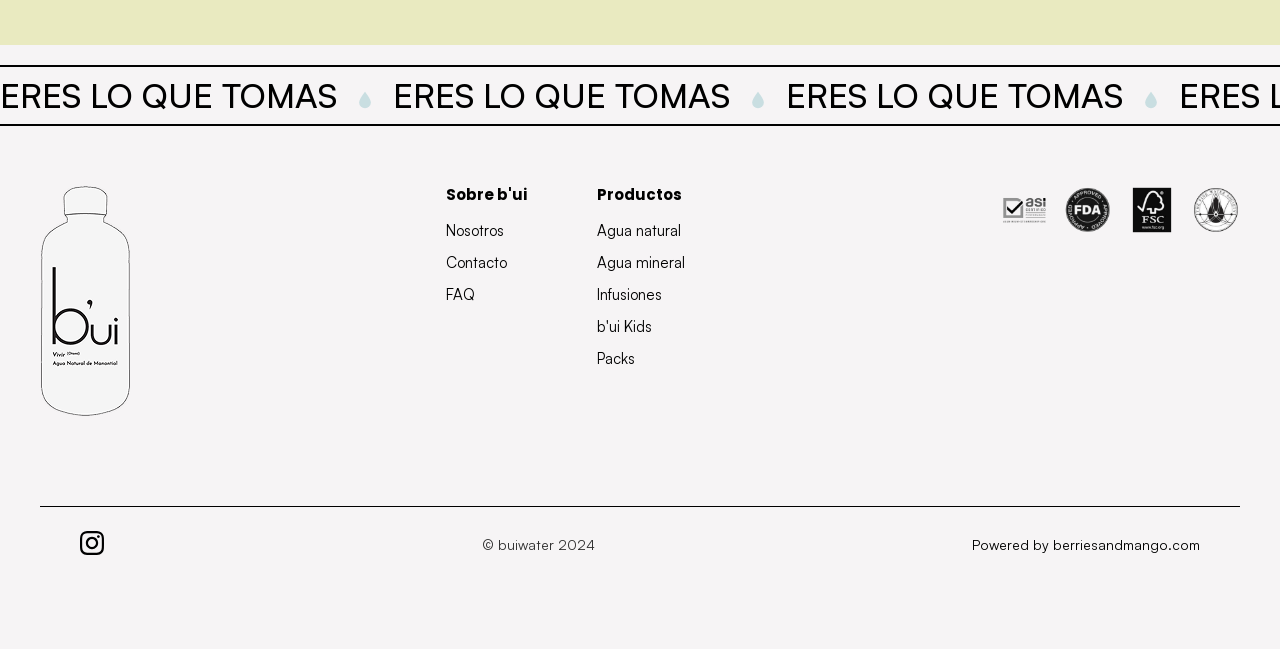
==== commit d6aef79d: "Revert "Make the floating WhatsApp button's logo and label transparent" This reverts commit 6e9e4256" ====
--- a/index.html
+++ b/index.html
@@ -36,7 +36,7 @@
     <link rel="preconnect" href="https://fonts.googleapis.com">
     <link rel="preconnect" href="https://fonts.gstatic.com" crossorigin>
     <link rel="stylesheet" href="https://fonts.googleapis.com/css2?family=Josefin+Sans:wght@400;500;600;700&family=Poppins:wght@400;500;600;700&display=swap">
-    <link rel="stylesheet" href="styles.css?v=20261008f">
+    <link rel="stylesheet" href="styles.css?v=20261008e">
     <!-- Loader clip is the first thing the visitor sees — fetch it at max priority. -->
     <link rel="preload" href="assets/images/bui-loader.webp" as="image" type="image/webp" fetchpriority="high">
     <style>
@@ -386,8 +386,8 @@
     </footer>
 
     <a class="wa-float" href="https://wa.me/525610151213?text=Hola%2C%20me%20gustar%C3%ADa%20recibir%20m%C3%A1s%20informaci%C3%B3n%20sobre%20b%27ui." target="_blank" rel="noopener" aria-label="Escríbenos por WhatsApp">
-        <svg class="wa-float__svg wa-float__svg--pill" width="167.16" height="52" viewBox="0 0 167.16 52" aria-hidden="true" focusable="false"><defs><mask id="waMaskPill" maskUnits="userSpaceOnUse" x="0" y="0" width="167.16" height="52"><rect width="167.16" height="52" rx="26" fill="#fff"/><path transform="translate(20 14)" fill="#000" d="M17.472 14.382c-.297-.149-1.758-.867-2.03-.967-.273-.099-.471-.148-.67.15-.197.297-.767.966-.94 1.164-.173.199-.347.223-.644.075-.297-.15-1.255-.463-2.39-1.475-.883-.788-1.48-1.761-1.653-2.059-.173-.297-.018-.458.13-.606.134-.133.298-.347.446-.52.149-.174.198-.298.298-.497.099-.198.05-.371-.025-.52-.075-.149-.669-1.612-.916-2.207-.242-.579-.487-.5-.669-.51-.173-.008-.371-.01-.57-.01-.198 0-.52.074-.792.372-.272.297-1.04 1.016-1.04 2.479 0 1.462 1.065 2.875 1.213 3.074.149.198 2.096 3.2 5.077 4.487.709.306 1.262.489 1.694.625.712.227 1.36.195 1.871.118.571-.085 1.758-.719 2.006-1.413.248-.694.248-1.289.173-1.413-.074-.124-.272-.198-.57-.347m-5.421 7.403h-.004a9.87 9.87 0 01-5.031-1.378l-.361-.214-3.741.982.998-3.648-.235-.374a9.86 9.86 0 01-1.51-5.26c.001-5.45 4.436-9.884 9.888-9.884 2.64 0 5.122 1.03 6.988 2.898a9.825 9.825 0 012.893 6.994c-.003 5.45-4.437 9.884-9.885 9.884m8.413-18.297A11.815 11.815 0 0012.05 0C5.495 0 .16 5.335.157 11.892c0 2.096.547 4.142 1.588 5.945L.057 24l6.305-1.654a11.882 11.882 0 005.683 1.448h.005c6.554 0 11.89-5.335 11.893-11.893A11.821 11.821 0 0020.905 3.488"/><path transform="translate(54 31.29)" fill="#000" d="M15.42 -10.53 12.67 0H9.57L7.89 -6.93L6.15 0H3.04L0.38 -10.53H3.12L4.63 -2.86L6.51 -10.53H9.33L11.13 -2.86L12.66 -10.53Z M26.33 -10.53V0H23.77V-4.33H19.78V0H17.21V-10.53H19.78V-6.4H23.77V-10.53Z M35.23 -1.86H31.3L30.67 0H27.98L31.8 -10.53H34.77L38.58 0H35.86ZM34.57 -3.84 33.27 -7.69 31.98 -3.84Z M47.8 -10.53V-8.47H45.02V0H42.45V-8.47H39.66V-10.53Z M49.3 -3.15H52.02Q52.09 -2.56 52.43 -2.26Q52.77 -1.95 53.33 -1.95Q53.9 -1.95 54.23 -2.21Q54.56 -2.48 54.56 -2.94Q54.56 -3.33 54.3 -3.58Q54.03 -3.84 53.65 -4Q53.27 -4.17 52.56 -4.38Q51.55 -4.69 50.9 -5.01Q50.25 -5.33 49.79 -5.94Q49.32 -6.55 49.32 -7.54Q49.32 -9.01 50.39 -9.85Q51.45 -10.68 53.16 -10.68Q54.91 -10.68 55.97 -9.85Q57.03 -9.01 57.11 -7.53H54.34Q54.3 -8.04 53.96 -8.33Q53.62 -8.62 53.08 -8.62Q52.61 -8.62 52.33 -8.38Q52.04 -8.13 52.04 -7.67Q52.04 -7.15 52.52 -6.87Q53 -6.58 54.02 -6.25Q55.04 -5.91 55.68 -5.59Q56.31 -5.28 56.78 -4.68Q57.24 -4.08 57.24 -3.13Q57.24 -2.23 56.79 -1.5Q56.33 -0.77 55.46 -0.33Q54.59 0.1 53.41 0.1Q52.25 0.1 51.34 -0.27Q50.42 -0.65 49.87 -1.38Q49.32 -2.11 49.3 -3.15Z M65.88 -1.86H61.95L61.31 0H58.63L62.44 -10.53H65.41L69.22 0H66.5ZM65.22 -3.84 63.91 -7.69 62.62 -3.84Z M75.03 -3.78H73.44V0H70.88V-10.53H75.03Q76.29 -10.53 77.16 -10.09Q78.03 -9.66 78.46 -8.89Q78.9 -8.13 78.9 -7.14Q78.9 -6.22 78.48 -5.47Q78.06 -4.71 77.19 -4.25Q76.32 -3.78 75.03 -3.78ZM76.29 -7.14Q76.29 -7.77 75.93 -8.11Q75.57 -8.46 74.83 -8.46H73.44V-5.82H74.83Q75.57 -5.82 75.93 -6.16Q76.29 -6.51 76.29 -7.14Z M84.89 -3.78H83.3V0H80.73V-10.53H84.89Q86.15 -10.53 87.02 -10.09Q87.89 -9.66 88.32 -8.89Q88.76 -8.13 88.76 -7.14Q88.76 -6.22 88.34 -5.47Q87.92 -4.71 87.05 -4.25Q86.18 -3.78 84.89 -3.78ZM86.15 -7.14Q86.15 -7.77 85.79 -8.11Q85.43 -8.46 84.69 -8.46H83.3V-5.82H84.69Q85.43 -5.82 85.79 -6.16Q86.15 -6.51 86.15 -7.14Z"/></mask></defs><rect class="wa-float__shape" width="167.16" height="52" rx="26" mask="url(#waMaskPill)"/></svg>
-        <svg class="wa-float__svg wa-float__svg--round" width="56" height="56" viewBox="0 0 56 56" aria-hidden="true" focusable="false"><defs><mask id="waMaskRound" maskUnits="userSpaceOnUse" x="0" y="0" width="56" height="56"><circle cx="28" cy="28" r="28" fill="#fff"/><path transform="translate(13 13) scale(1.25)" fill="#000" d="M17.472 14.382c-.297-.149-1.758-.867-2.03-.967-.273-.099-.471-.148-.67.15-.197.297-.767.966-.94 1.164-.173.199-.347.223-.644.075-.297-.15-1.255-.463-2.39-1.475-.883-.788-1.48-1.761-1.653-2.059-.173-.297-.018-.458.13-.606.134-.133.298-.347.446-.52.149-.174.198-.298.298-.497.099-.198.05-.371-.025-.52-.075-.149-.669-1.612-.916-2.207-.242-.579-.487-.5-.669-.51-.173-.008-.371-.01-.57-.01-.198 0-.52.074-.792.372-.272.297-1.04 1.016-1.04 2.479 0 1.462 1.065 2.875 1.213 3.074.149.198 2.096 3.2 5.077 4.487.709.306 1.262.489 1.694.625.712.227 1.36.195 1.871.118.571-.085 1.758-.719 2.006-1.413.248-.694.248-1.289.173-1.413-.074-.124-.272-.198-.57-.347m-5.421 7.403h-.004a9.87 9.87 0 01-5.031-1.378l-.361-.214-3.741.982.998-3.648-.235-.374a9.86 9.86 0 01-1.51-5.26c.001-5.45 4.436-9.884 9.888-9.884 2.64 0 5.122 1.03 6.988 2.898a9.825 9.825 0 012.893 6.994c-.003 5.45-4.437 9.884-9.885 9.884m8.413-18.297A11.815 11.815 0 0012.05 0C5.495 0 .16 5.335.157 11.892c0 2.096.547 4.142 1.588 5.945L.057 24l6.305-1.654a11.882 11.882 0 005.683 1.448h.005c6.554 0 11.89-5.335 11.893-11.893A11.821 11.821 0 0020.905 3.488"/></mask></defs><circle class="wa-float__shape" cx="28" cy="28" r="28" mask="url(#waMaskRound)"/></svg>
+        <svg class="wa-float__icon" viewBox="0 0 24 24" fill="currentColor" aria-hidden="true"><path d="M17.472 14.382c-.297-.149-1.758-.867-2.03-.967-.273-.099-.471-.148-.67.15-.197.297-.767.966-.94 1.164-.173.199-.347.223-.644.075-.297-.15-1.255-.463-2.39-1.475-.883-.788-1.48-1.761-1.653-2.059-.173-.297-.018-.458.13-.606.134-.133.298-.347.446-.52.149-.174.198-.298.298-.497.099-.198.05-.371-.025-.52-.075-.149-.669-1.612-.916-2.207-.242-.579-.487-.5-.669-.51-.173-.008-.371-.01-.57-.01-.198 0-.52.074-.792.372-.272.297-1.04 1.016-1.04 2.479 0 1.462 1.065 2.875 1.213 3.074.149.198 2.096 3.2 5.077 4.487.709.306 1.262.489 1.694.625.712.227 1.36.195 1.871.118.571-.085 1.758-.719 2.006-1.413.248-.694.248-1.289.173-1.413-.074-.124-.272-.198-.57-.347m-5.421 7.403h-.004a9.87 9.87 0 01-5.031-1.378l-.361-.214-3.741.982.998-3.648-.235-.374a9.86 9.86 0 01-1.51-5.26c.001-5.45 4.436-9.884 9.888-9.884 2.64 0 5.122 1.03 6.988 2.898a9.825 9.825 0 012.893 6.994c-.003 5.45-4.437 9.884-9.885 9.884m8.413-18.297A11.815 11.815 0 0012.05 0C5.495 0 .16 5.335.157 11.892c0 2.096.547 4.142 1.588 5.945L.057 24l6.305-1.654a11.882 11.882 0 005.683 1.448h.005c6.554 0 11.89-5.335 11.893-11.893A11.821 11.821 0 0020.905 3.488"/></svg>
+        <span class="wa-float__label">WHATSAPP</span>
     </a>
 
 </body>
--- a/styles.css
+++ b/styles.css
@@ -1,25 +1,25 @@
 
-@import url("assets/fonts/fonts.css?v=20261008f");
-@import url("assets/blocks/loader.css?v=20261008f");
-@import url("assets/blocks/page.css?v=20261008f");
-@import url("assets/blocks/header.css?v=20261008f");
-@import url("assets/blocks/hero.css?v=20261008f");
-@import url("assets/blocks/marquee.css?v=20261008f");
-@import url("assets/blocks/presentaciones.css?v=20261008f");
-@import url("assets/blocks/categorias.css?v=20261008f");
-@import url("assets/blocks/conoce.css?v=20261008f");
-@import url("assets/blocks/propiedades.css?v=20261008f");
-@import url("assets/blocks/productos.css?v=20261008f");
-@import url("assets/blocks/showcase.css?v=20261008f");
-@import url("assets/blocks/encuentra.css?v=20261008f");
-@import url("assets/blocks/distribuidor.css?v=20261008f");
-@import url("assets/blocks/tagline.css?v=20261008f");
-@import url("assets/blocks/sobre.css?v=20261008f");
-@import url("assets/blocks/producto.css?v=20261008f");
-@import url("assets/blocks/kids.css?v=20261008f");
-@import url("assets/blocks/contacto.css?v=20261008f");
-@import url("assets/blocks/footer.css?v=20261008f");
+@import url("assets/fonts/fonts.css?v=20261008e");
+@import url("assets/blocks/loader.css?v=20261008e");
+@import url("assets/blocks/page.css?v=20261008e");
+@import url("assets/blocks/header.css?v=20261008e");
+@import url("assets/blocks/hero.css?v=20261008e");
+@import url("assets/blocks/marquee.css?v=20261008e");
+@import url("assets/blocks/presentaciones.css?v=20261008e");
+@import url("assets/blocks/categorias.css?v=20261008e");
+@import url("assets/blocks/conoce.css?v=20261008e");
+@import url("assets/blocks/propiedades.css?v=20261008e");
+@import url("assets/blocks/productos.css?v=20261008e");
+@import url("assets/blocks/showcase.css?v=20261008e");
+@import url("assets/blocks/encuentra.css?v=20261008e");
+@import url("assets/blocks/distribuidor.css?v=20261008e");
+@import url("assets/blocks/tagline.css?v=20261008e");
+@import url("assets/blocks/sobre.css?v=20261008e");
+@import url("assets/blocks/producto.css?v=20261008e");
+@import url("assets/blocks/kids.css?v=20261008e");
+@import url("assets/blocks/contacto.css?v=20261008e");
+@import url("assets/blocks/footer.css?v=20261008e");
 /* Load last: titles Poppins, body/UI Josefin (menu) */
-@import url("assets/blocks/typography.css?v=20261008f");
-@import url("assets/blocks/reveal.css?v=20261008f");
-@import url("assets/blocks/whatsapp.css?v=20261008f");
+@import url("assets/blocks/typography.css?v=20261008e");
+@import url("assets/blocks/reveal.css?v=20261008e");
+@import url("assets/blocks/whatsapp.css?v=20261008e");
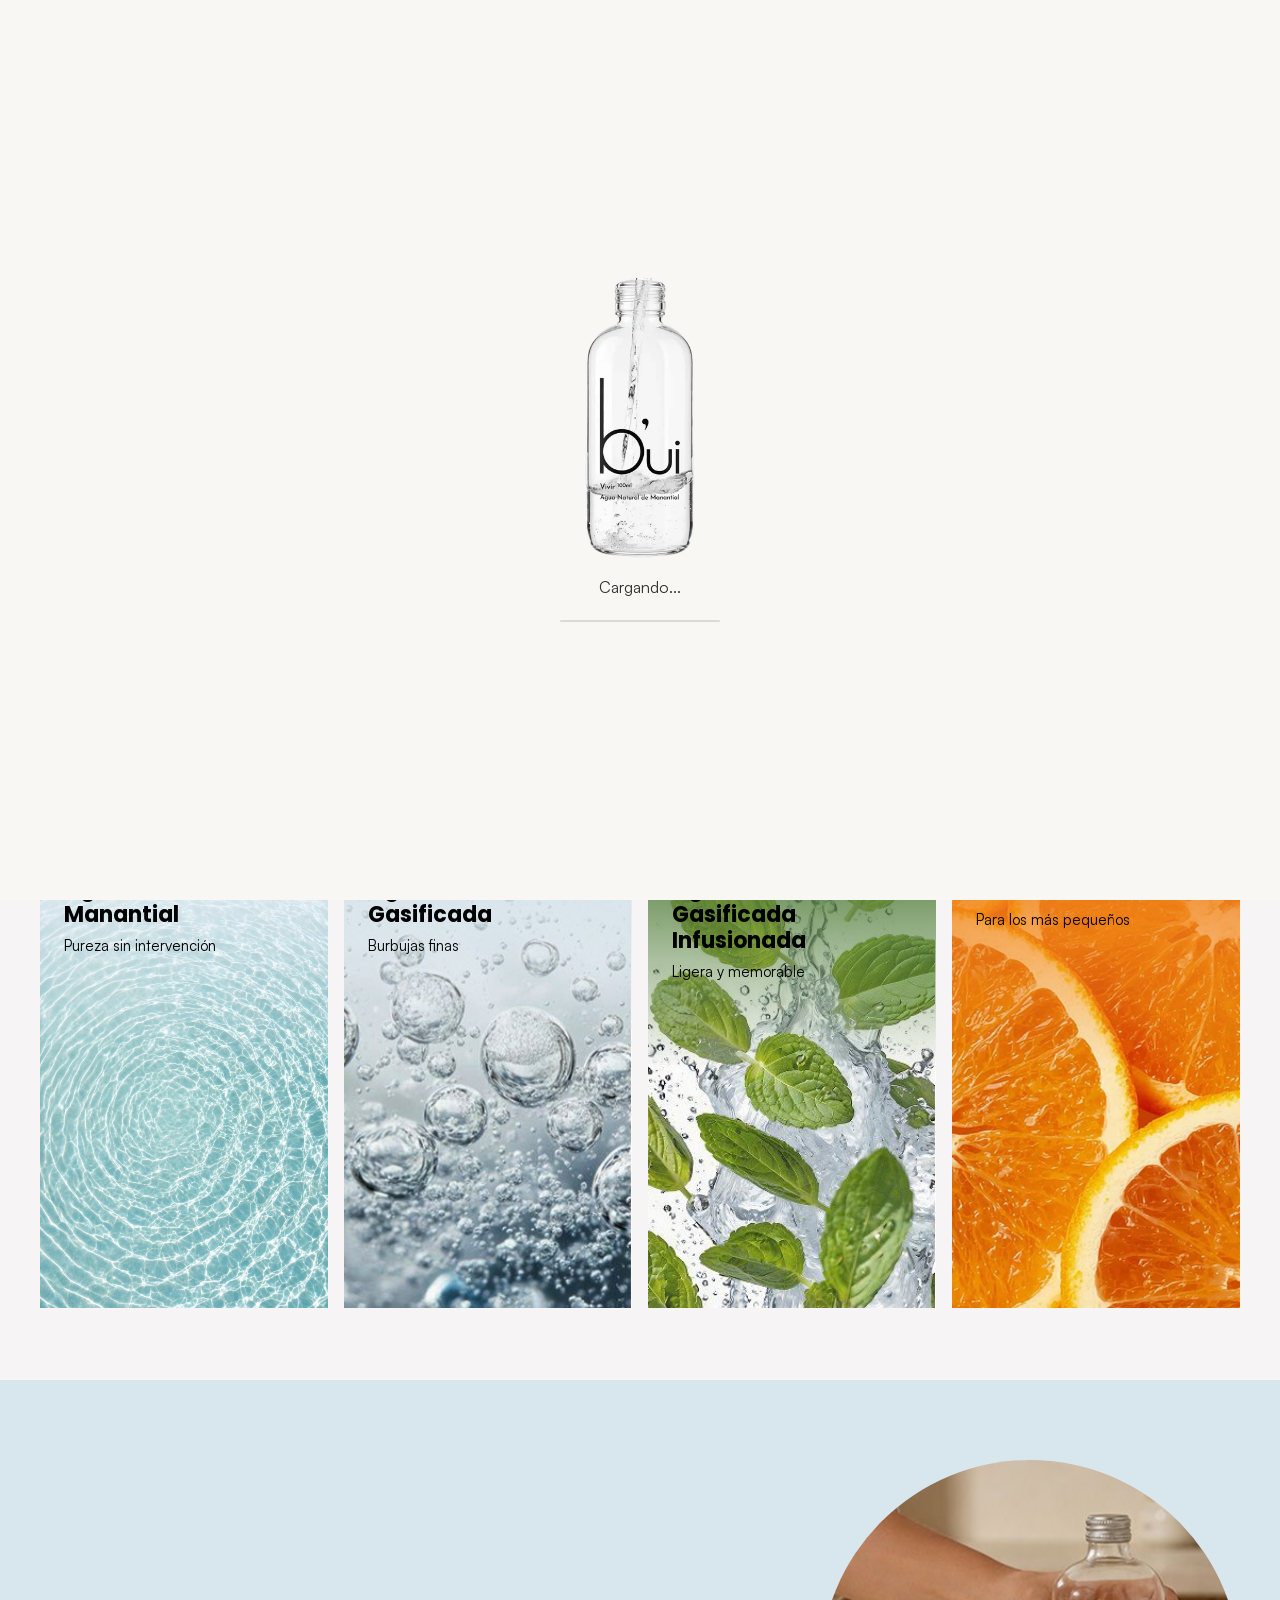
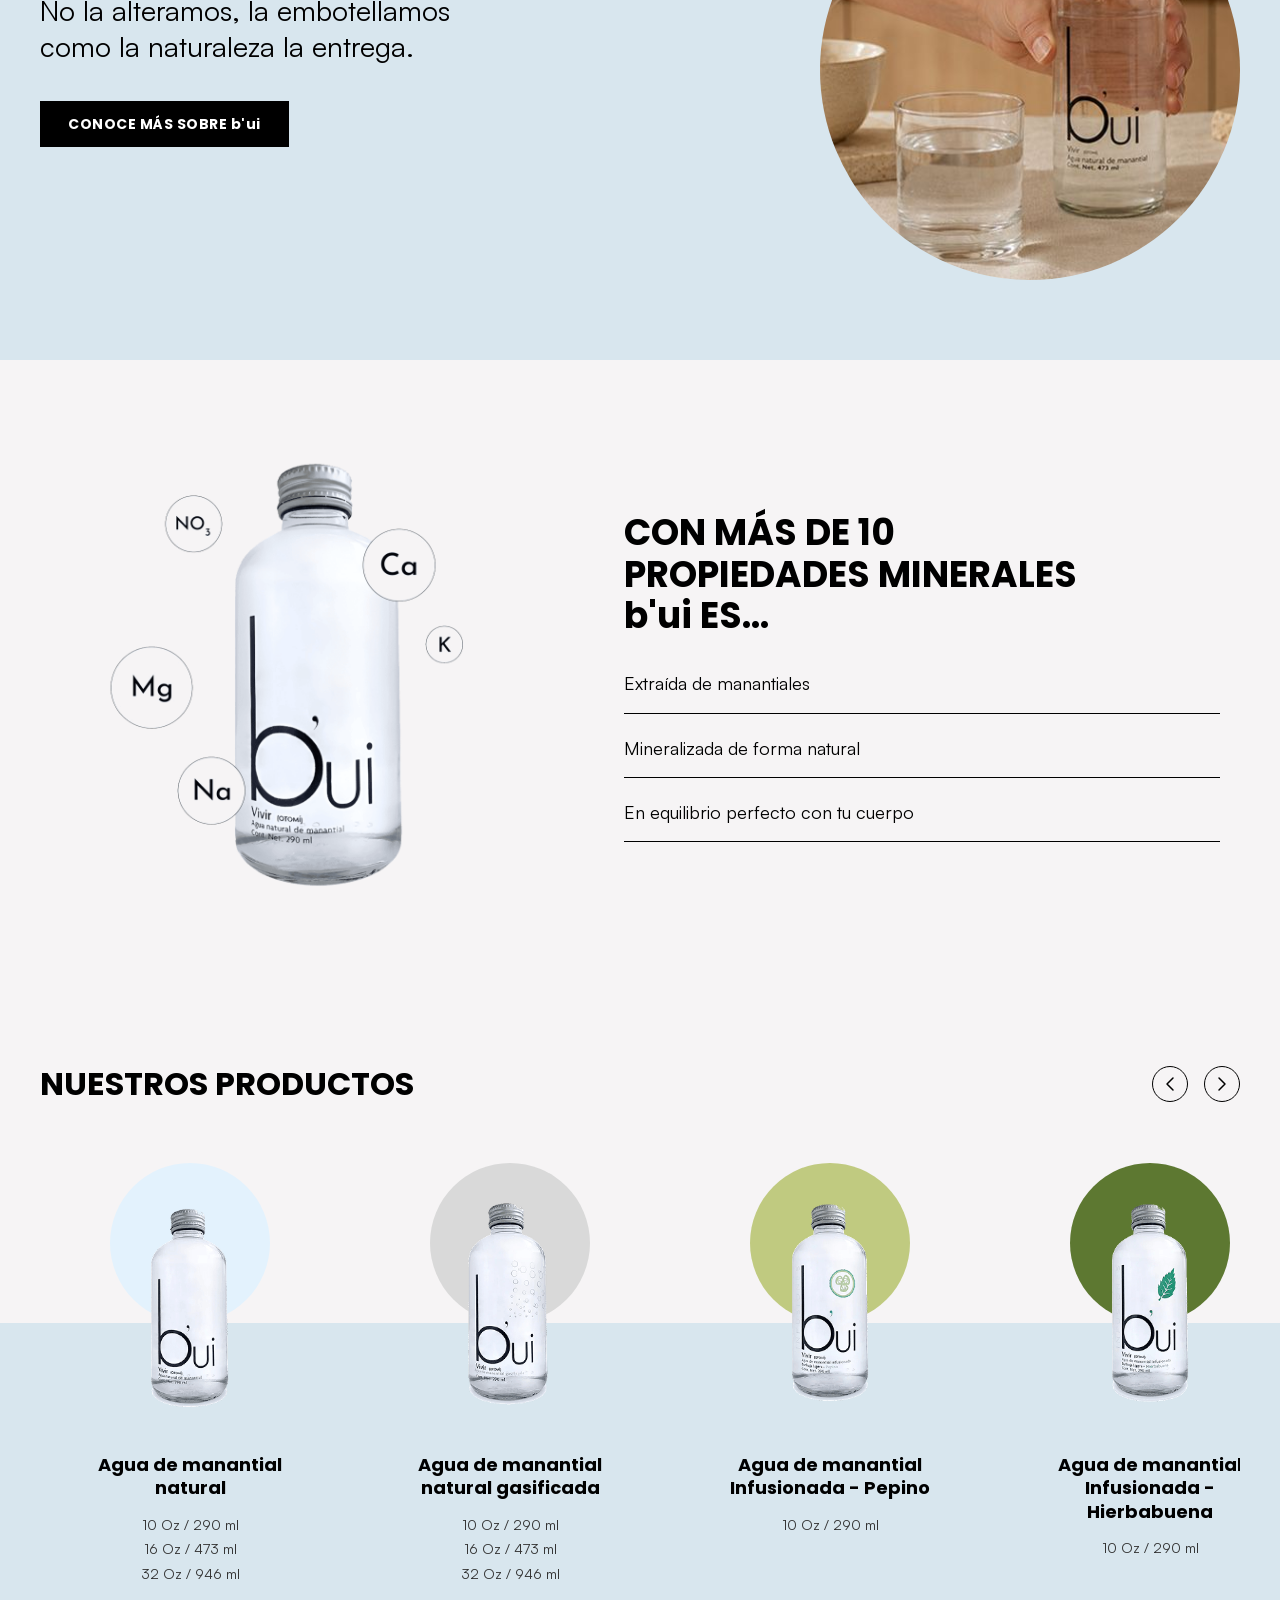
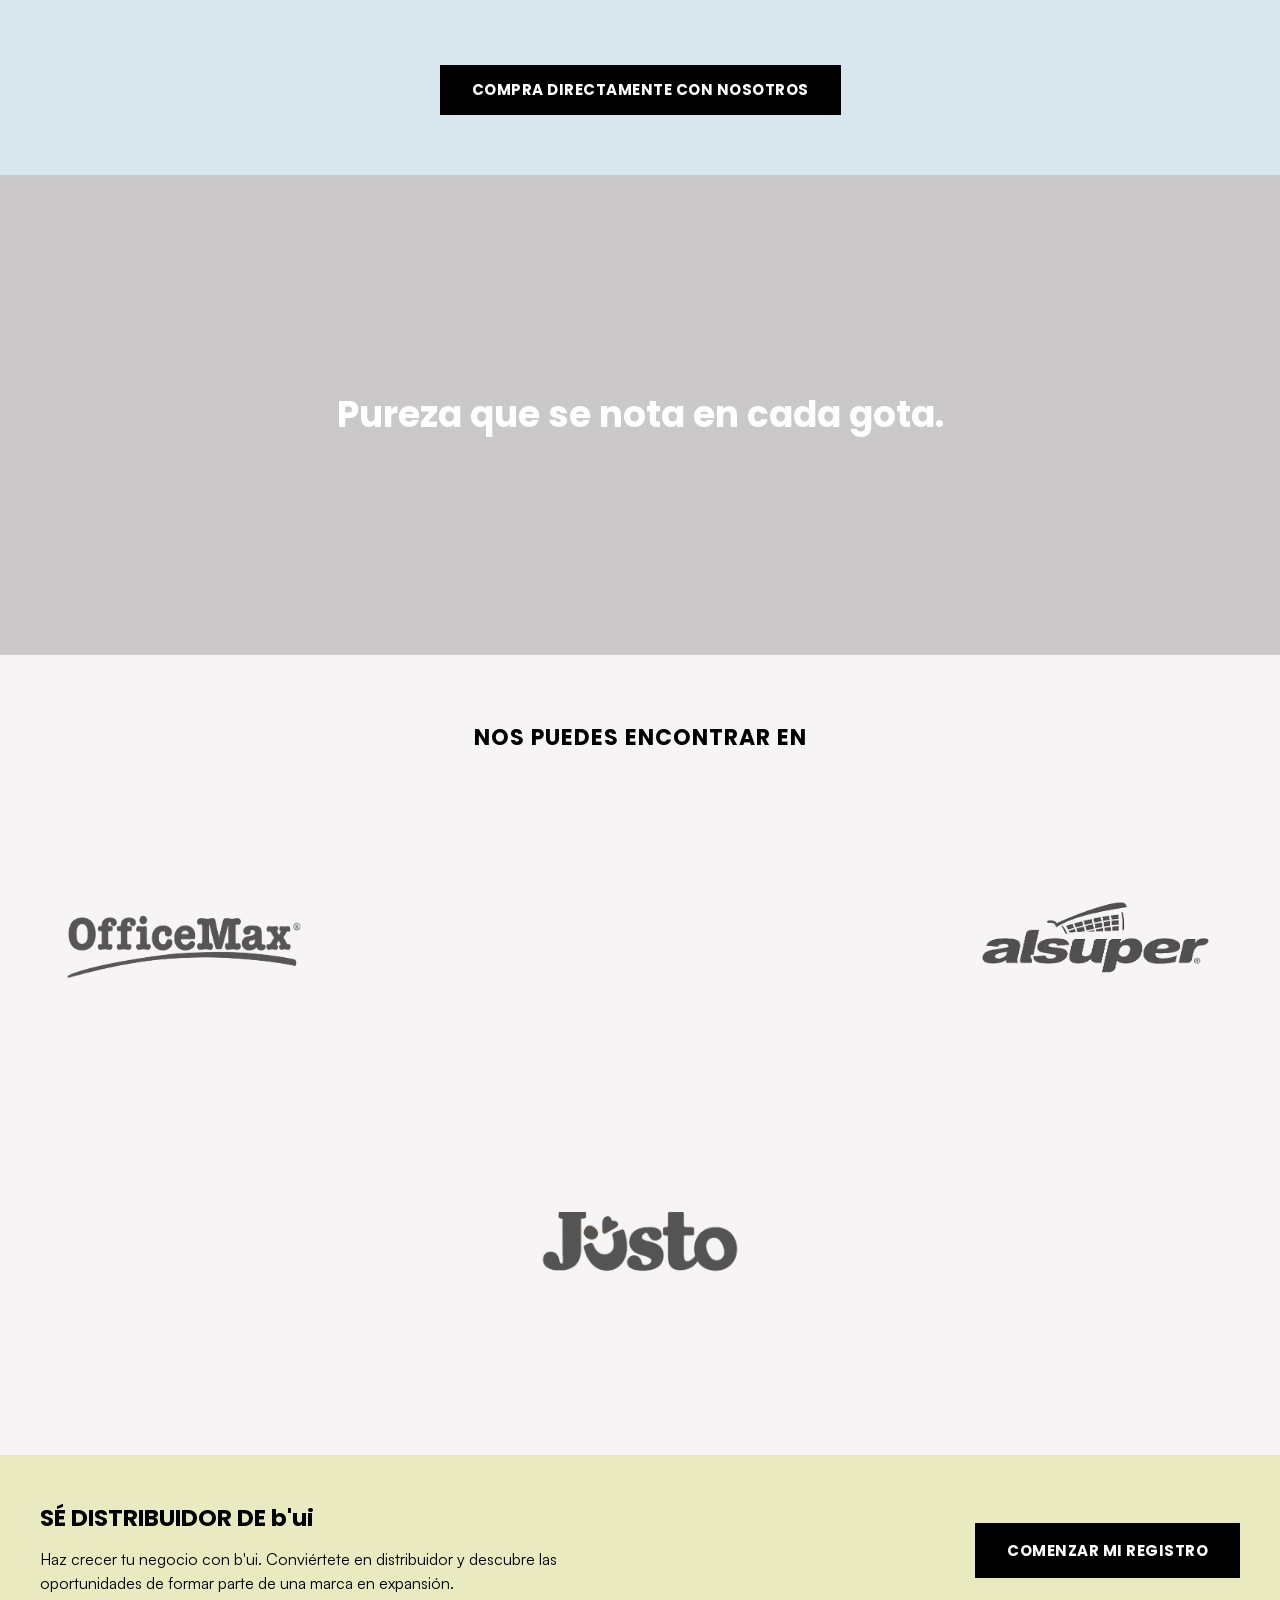
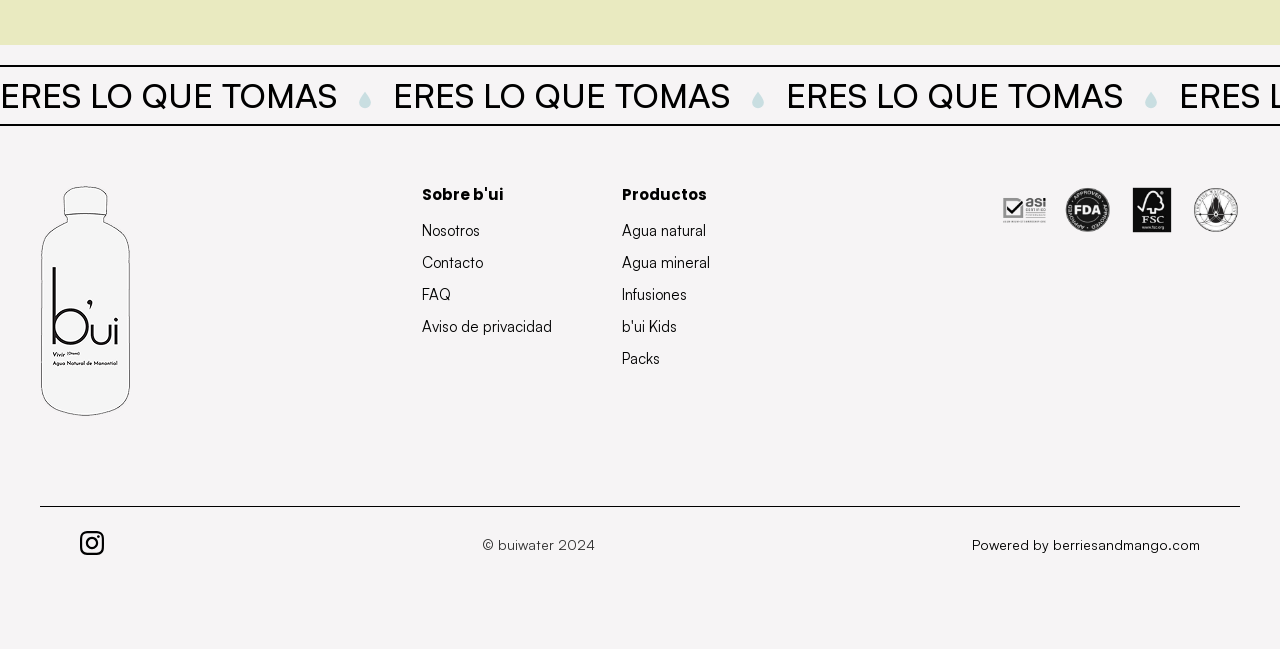
==== commit 0ec098ae: "Add privacy policy page and footer link Co-Authored-By: Claude Sonnet 5.5 <noreply@anthropic.com>" ====
--- a/index.html
+++ b/index.html
@@ -36,7 +36,7 @@
     <link rel="preconnect" href="https://fonts.googleapis.com">
     <link rel="preconnect" href="https://fonts.gstatic.com" crossorigin>
     <link rel="stylesheet" href="https://fonts.googleapis.com/css2?family=Josefin+Sans:wght@400;500;600;700&family=Poppins:wght@400;500;600;700&display=swap">
-    <link rel="stylesheet" href="styles.css?v=20261008e">
+    <link rel="stylesheet" href="styles.css?v=20261105a">
     <!-- Loader clip is the first thing the visitor sees — fetch it at max priority. -->
     <link rel="preload" href="assets/images/bui-loader.webp" as="image" type="image/webp" fetchpriority="high">
     <style>
@@ -348,6 +348,7 @@
                         <a href="sobre-bui.html" class="footer__nav-link">Nosotros</a>
                         <a href="contacto.html" class="footer__nav-link">Contacto</a>
                         <a href="contacto.html#faq" class="footer__nav-link">FAQ</a>
+                        <a href="privacidad.html" class="footer__nav-link">Aviso de privacidad</a>
                     </nav>
                 </div>
                 <div class="footer__nav-col">
--- a/styles.css
+++ b/styles.css
@@ -1,25 +1,26 @@
 
-@import url("assets/fonts/fonts.css?v=20261008e");
-@import url("assets/blocks/loader.css?v=20261008e");
-@import url("assets/blocks/page.css?v=20261008e");
-@import url("assets/blocks/header.css?v=20261008e");
-@import url("assets/blocks/hero.css?v=20261008e");
-@import url("assets/blocks/marquee.css?v=20261008e");
-@import url("assets/blocks/presentaciones.css?v=20261008e");
-@import url("assets/blocks/categorias.css?v=20261008e");
-@import url("assets/blocks/conoce.css?v=20261008e");
-@import url("assets/blocks/propiedades.css?v=20261008e");
-@import url("assets/blocks/productos.css?v=20261008e");
-@import url("assets/blocks/showcase.css?v=20261008e");
-@import url("assets/blocks/encuentra.css?v=20261008e");
-@import url("assets/blocks/distribuidor.css?v=20261008e");
-@import url("assets/blocks/tagline.css?v=20261008e");
-@import url("assets/blocks/sobre.css?v=20261008e");
-@import url("assets/blocks/producto.css?v=20261008e");
-@import url("assets/blocks/kids.css?v=20261008e");
-@import url("assets/blocks/contacto.css?v=20261008e");
-@import url("assets/blocks/footer.css?v=20261008e");
+@import url("assets/fonts/fonts.css?v=20261105a");
+@import url("assets/blocks/loader.css?v=20261105a");
+@import url("assets/blocks/page.css?v=20261105a");
+@import url("assets/blocks/header.css?v=20261105a");
+@import url("assets/blocks/hero.css?v=20261105a");
+@import url("assets/blocks/marquee.css?v=20261105a");
+@import url("assets/blocks/presentaciones.css?v=20261105a");
+@import url("assets/blocks/categorias.css?v=20261105a");
+@import url("assets/blocks/conoce.css?v=20261105a");
+@import url("assets/blocks/propiedades.css?v=20261105a");
+@import url("assets/blocks/productos.css?v=20261105a");
+@import url("assets/blocks/showcase.css?v=20261105a");
+@import url("assets/blocks/encuentra.css?v=20261105a");
+@import url("assets/blocks/distribuidor.css?v=20261105a");
+@import url("assets/blocks/tagline.css?v=20261105a");
+@import url("assets/blocks/sobre.css?v=20261105a");
+@import url("assets/blocks/producto.css?v=20261105a");
+@import url("assets/blocks/kids.css?v=20261105a");
+@import url("assets/blocks/contacto.css?v=20261105a");
+@import url("assets/blocks/footer.css?v=20261105a");
+@import url("assets/blocks/privacidad.css?v=20261105a");
 /* Load last: titles Poppins, body/UI Josefin (menu) */
-@import url("assets/blocks/typography.css?v=20261008e");
-@import url("assets/blocks/reveal.css?v=20261008e");
-@import url("assets/blocks/whatsapp.css?v=20261008e");
+@import url("assets/blocks/typography.css?v=20261105a");
+@import url("assets/blocks/reveal.css?v=20261105a");
+@import url("assets/blocks/whatsapp.css?v=20261105a");
